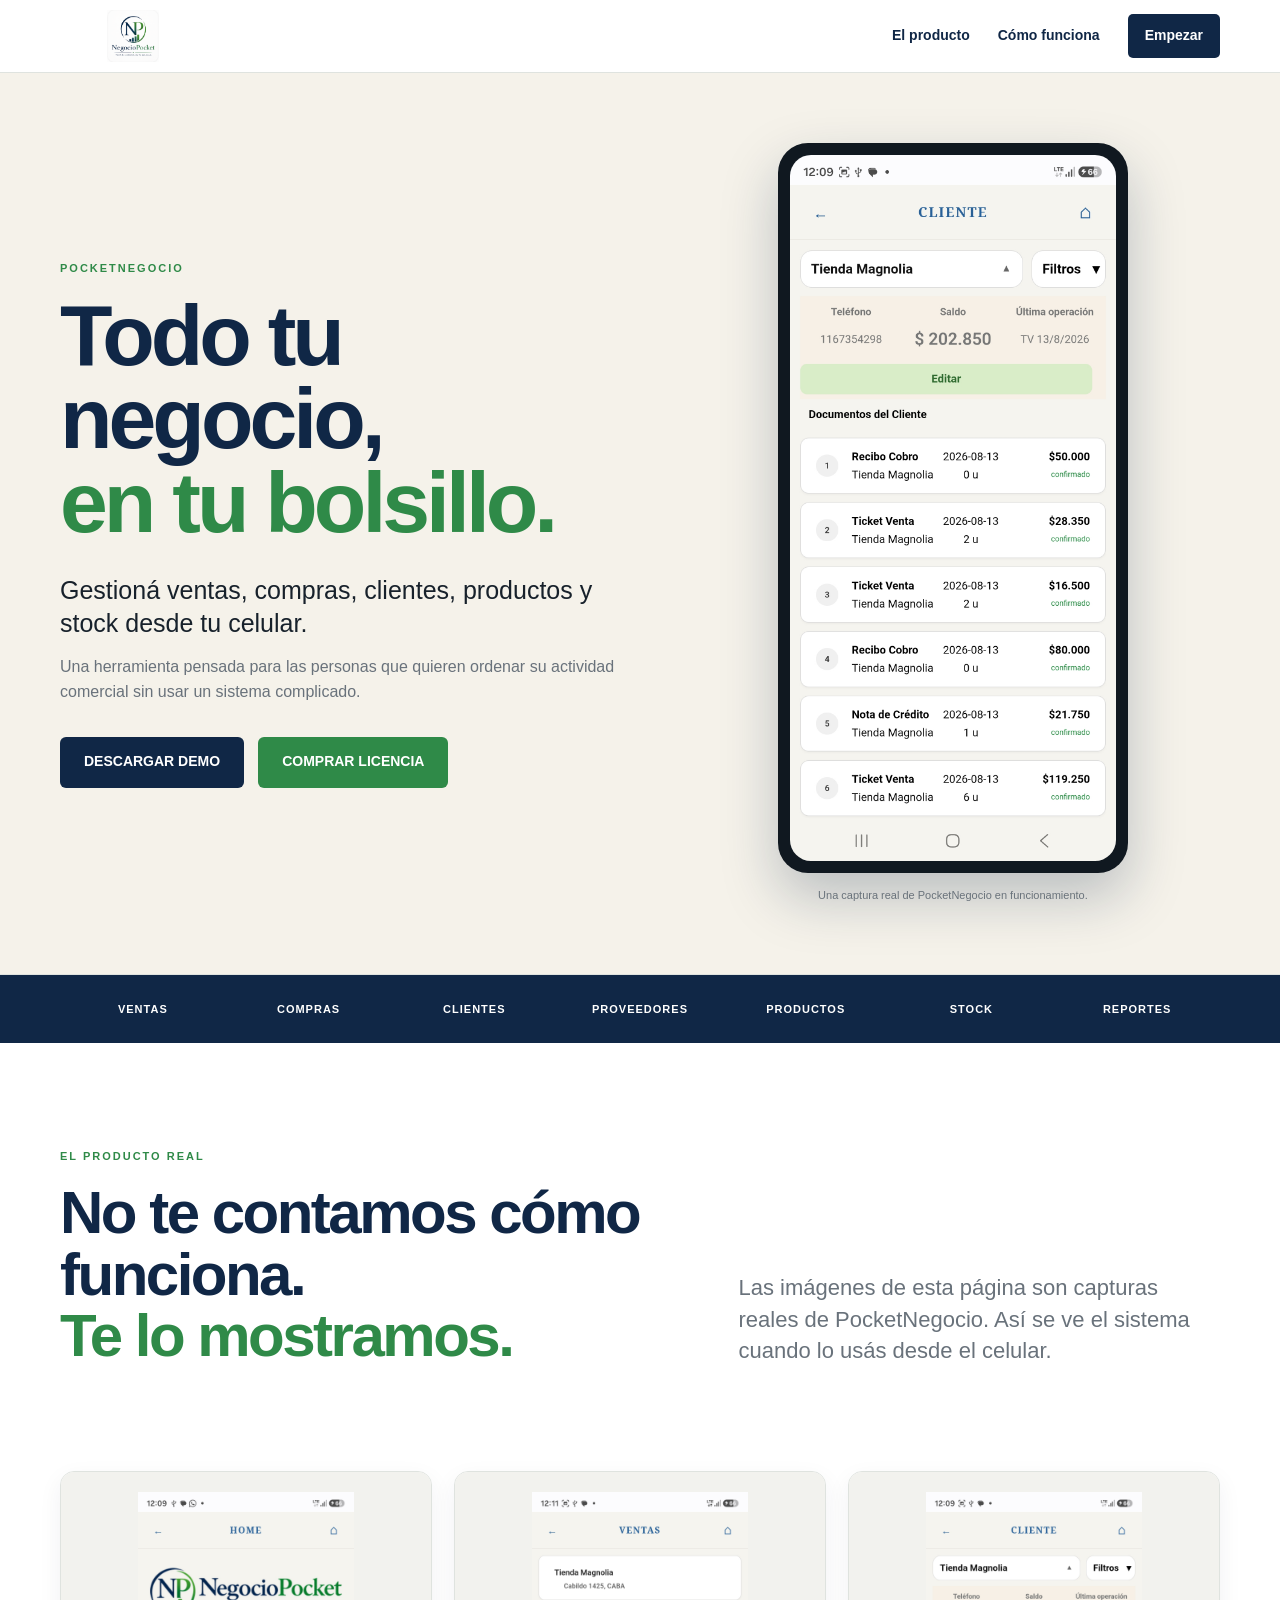
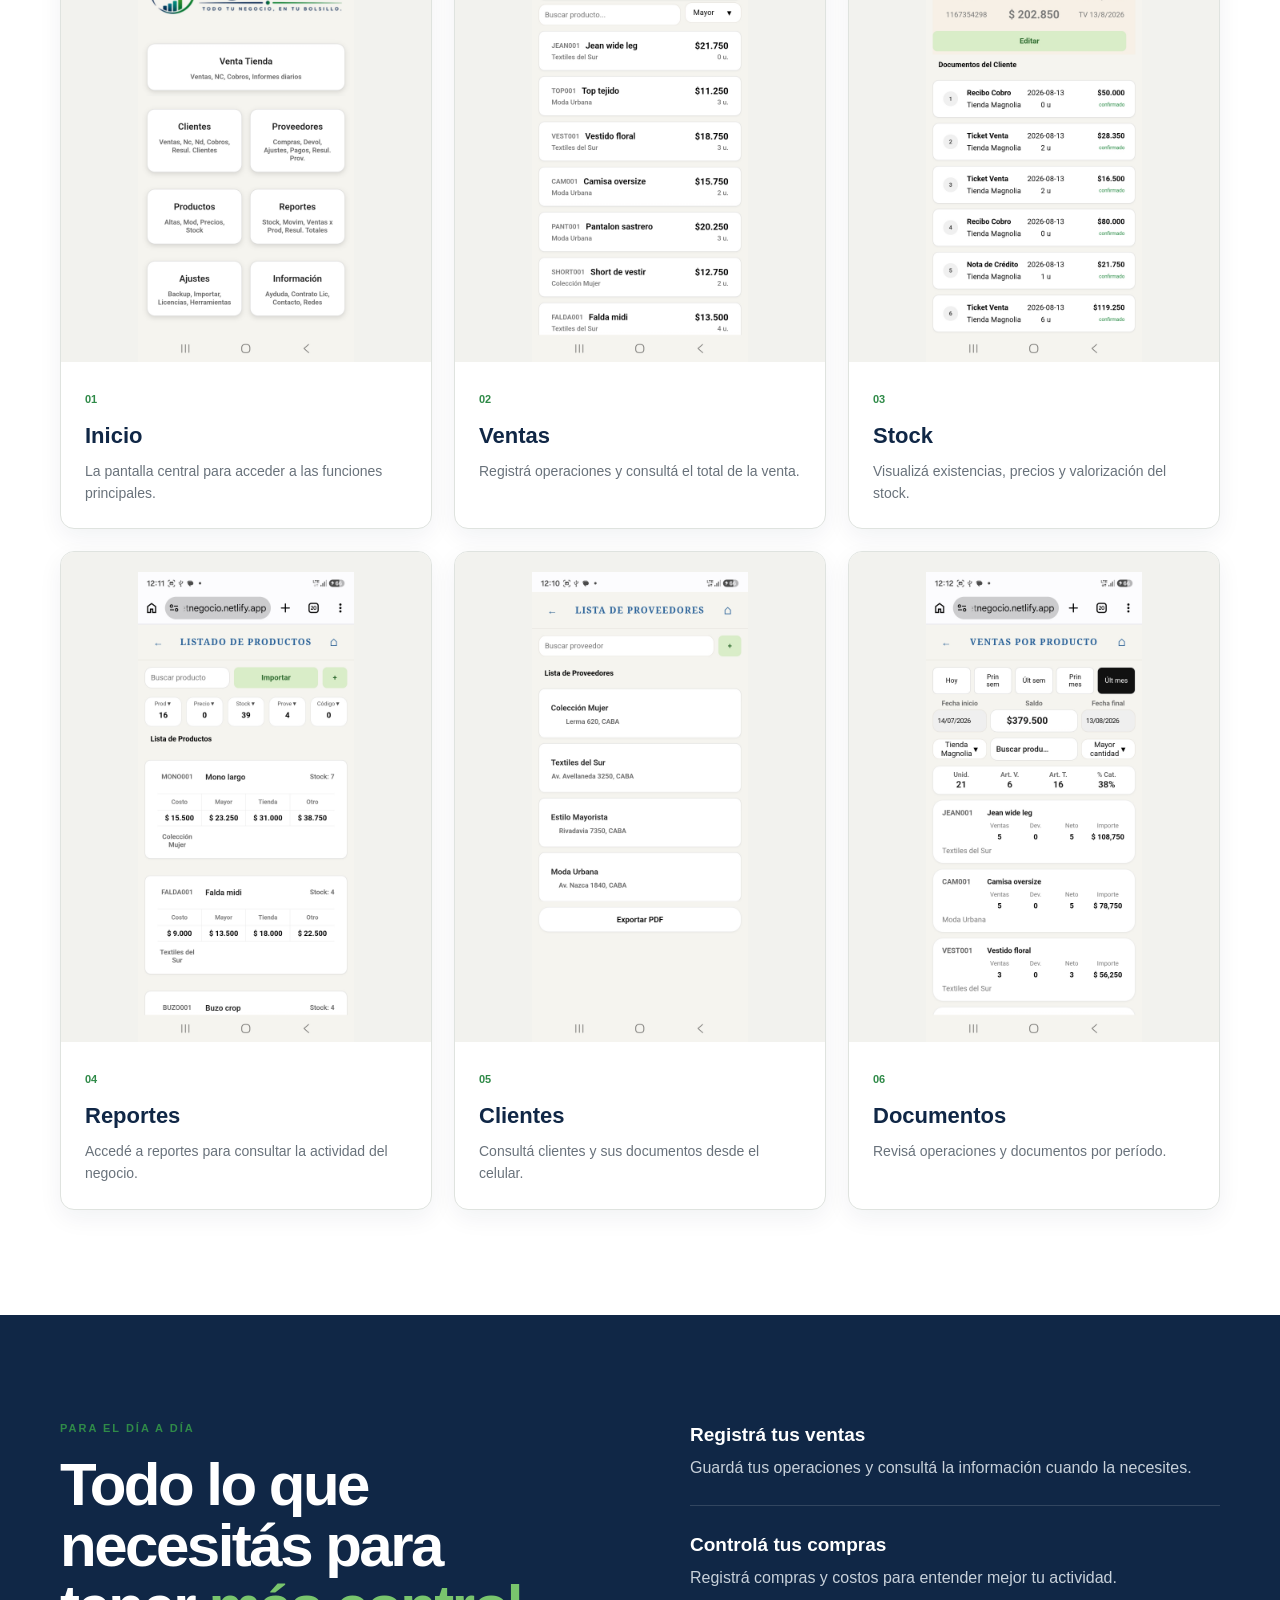
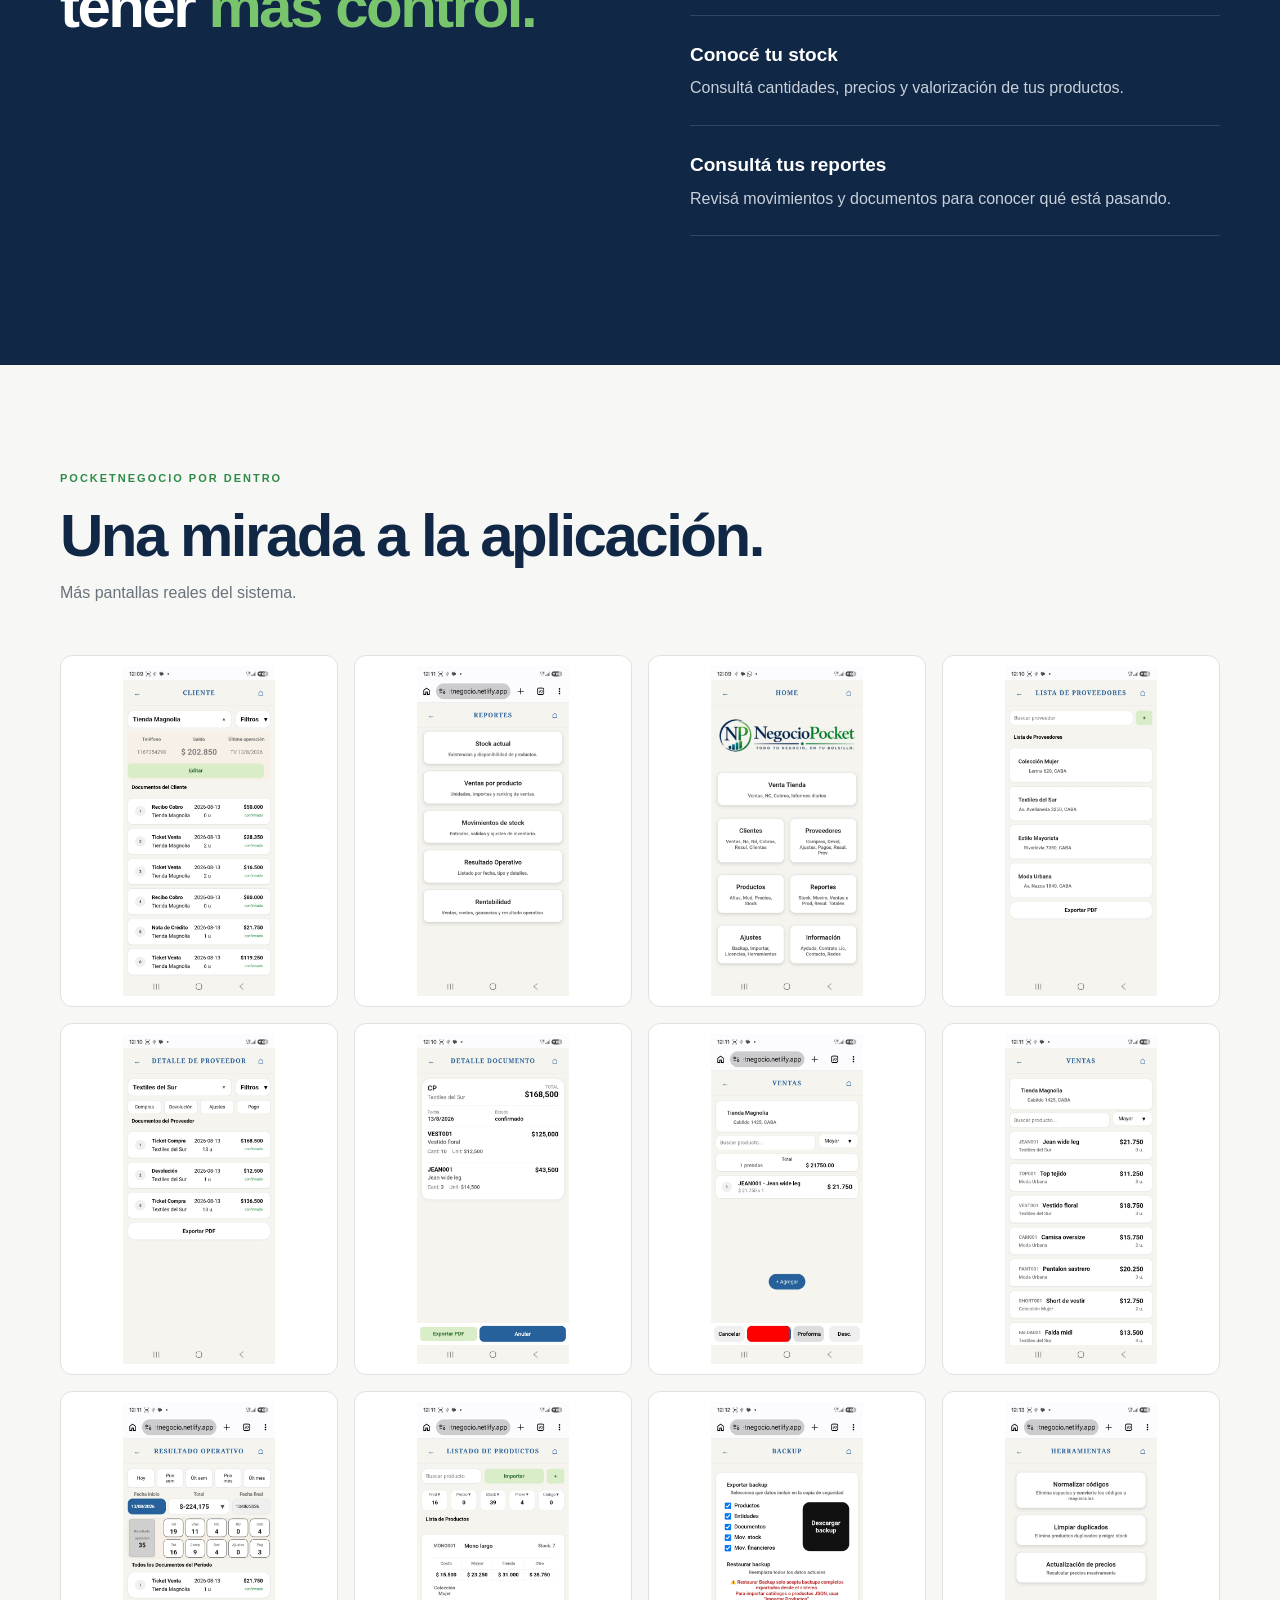
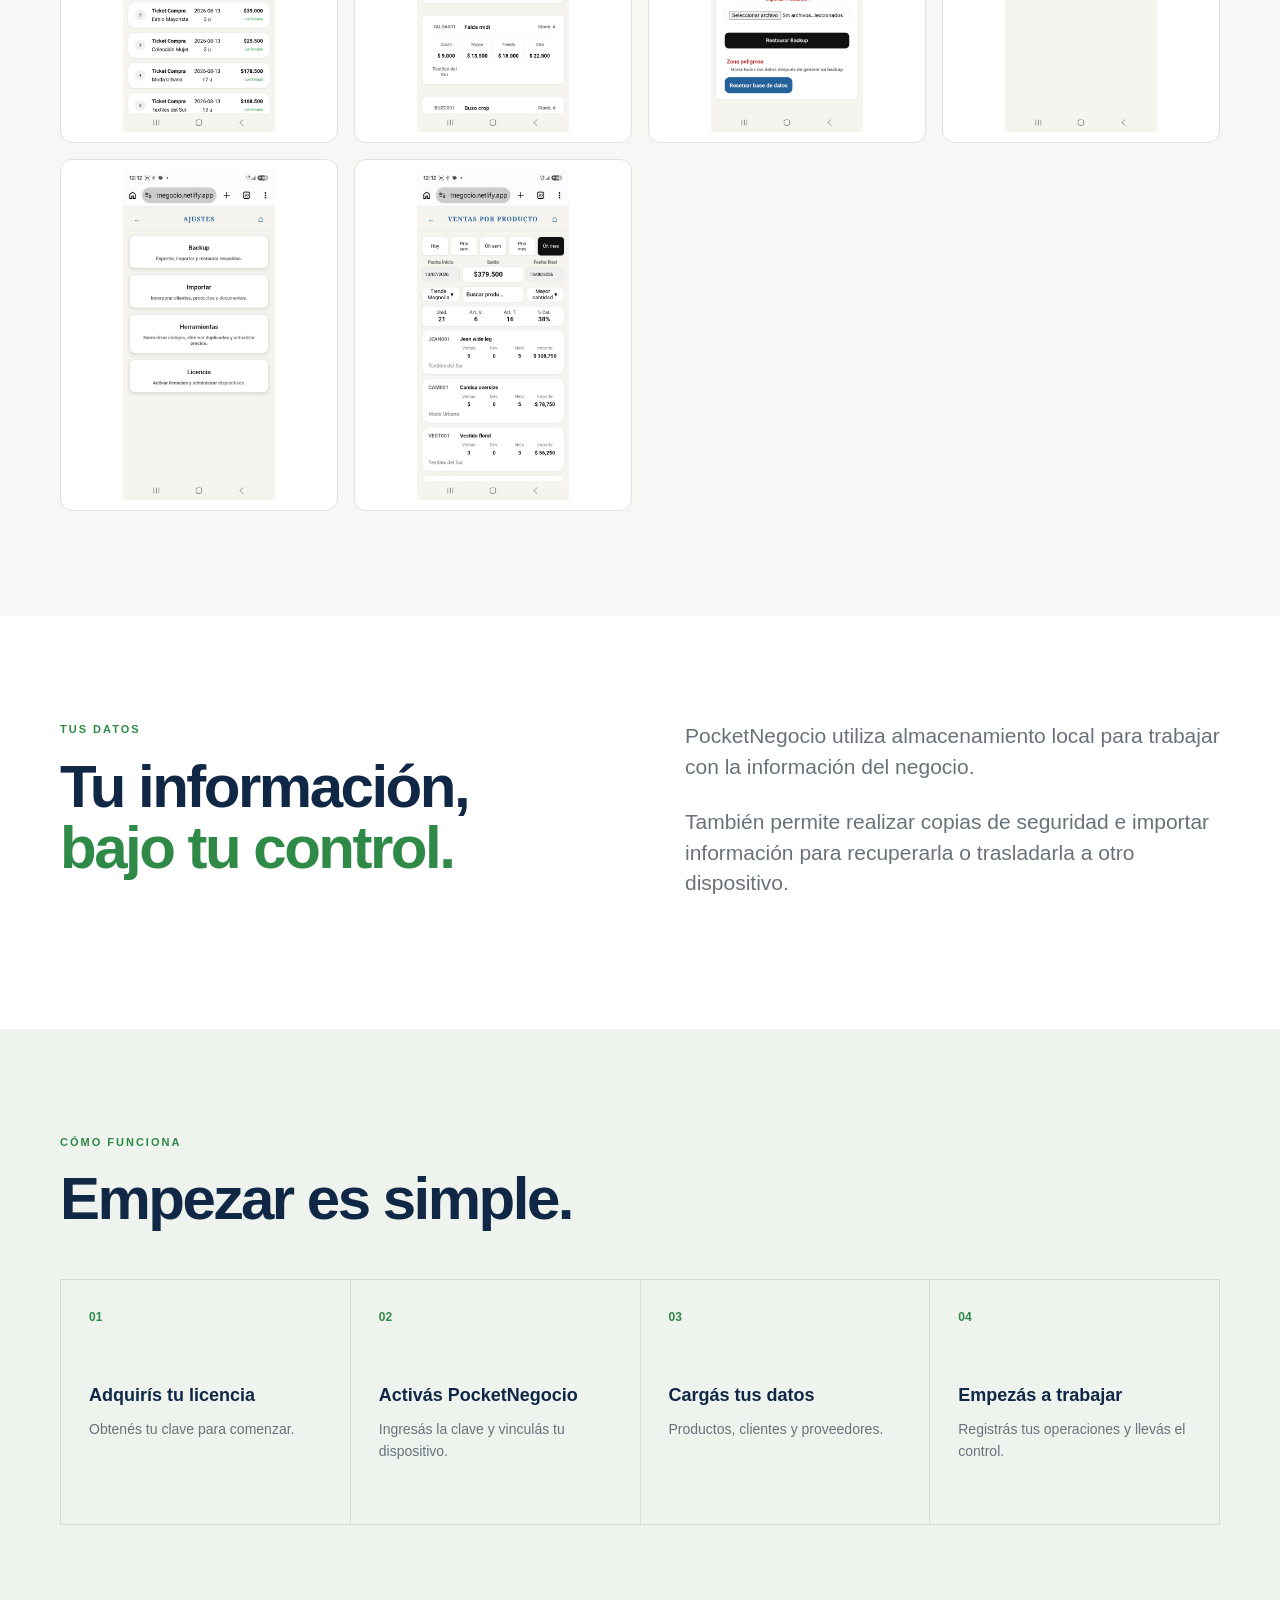
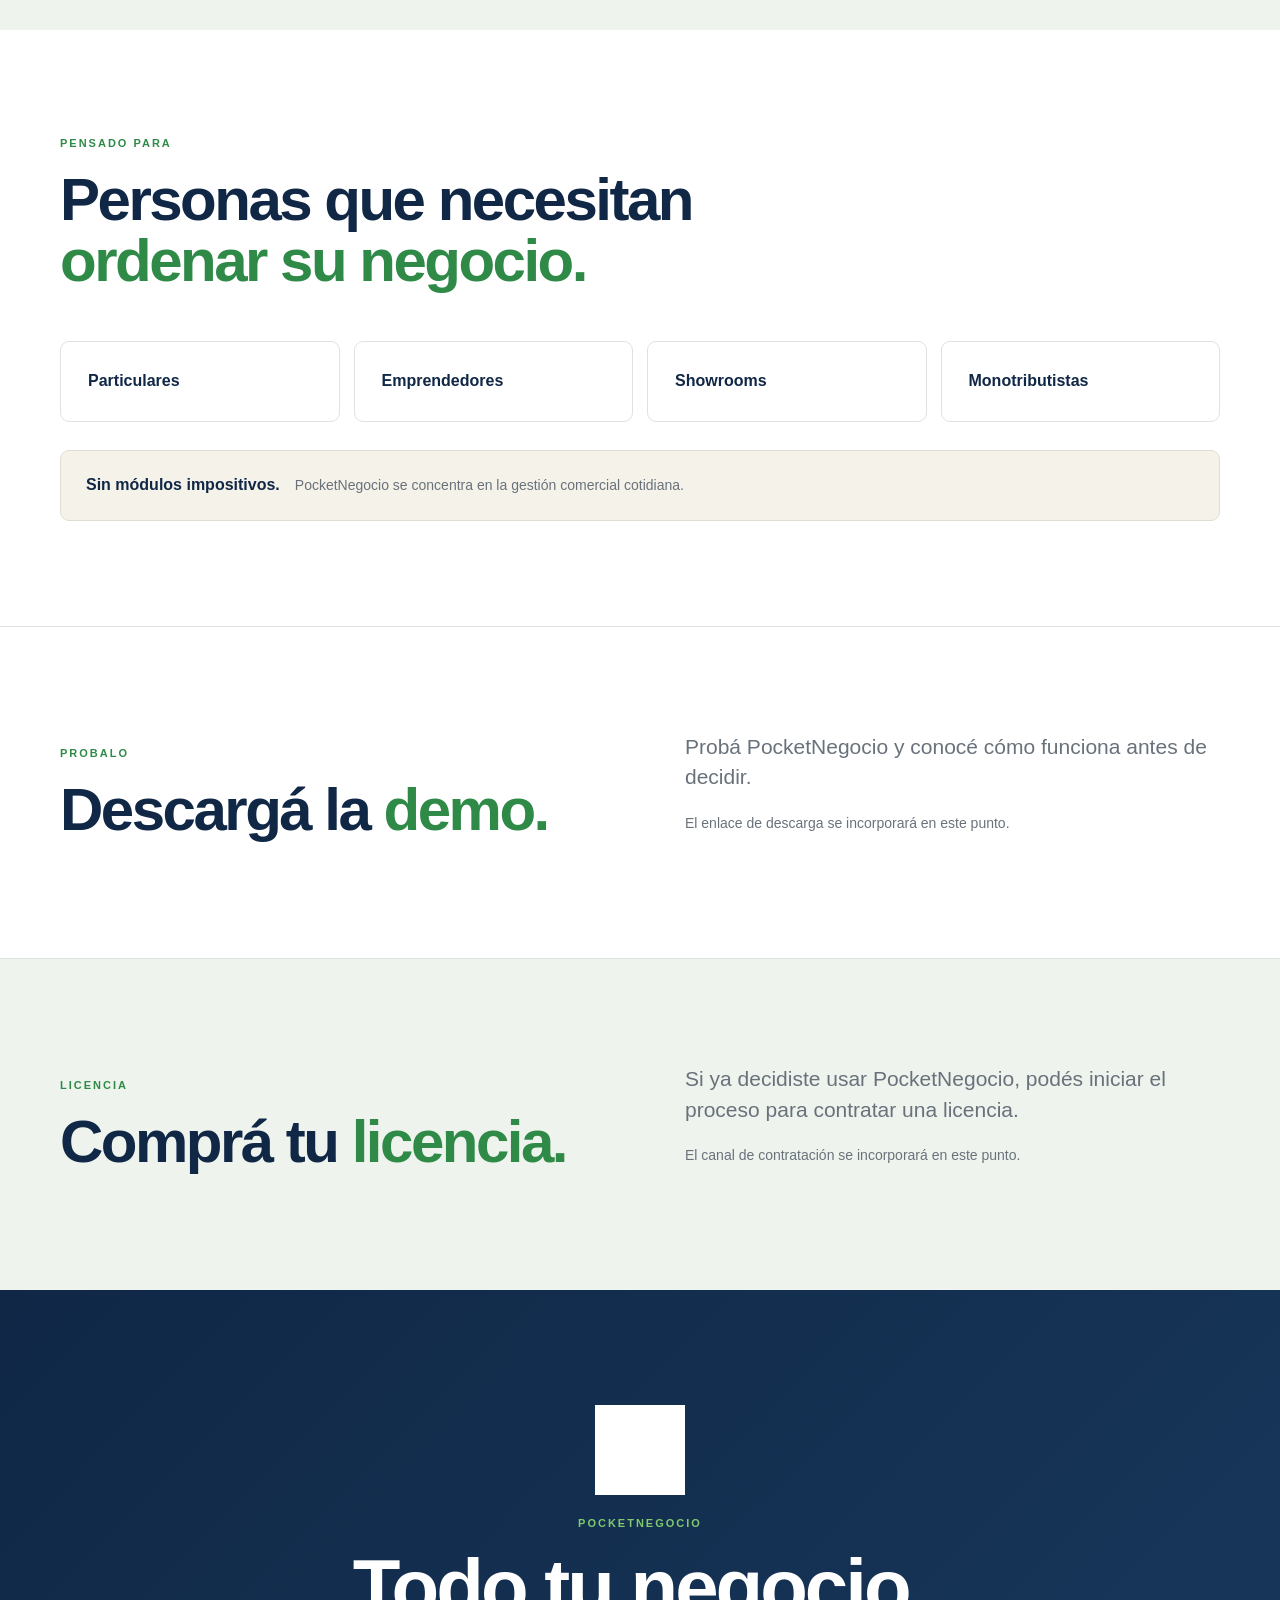
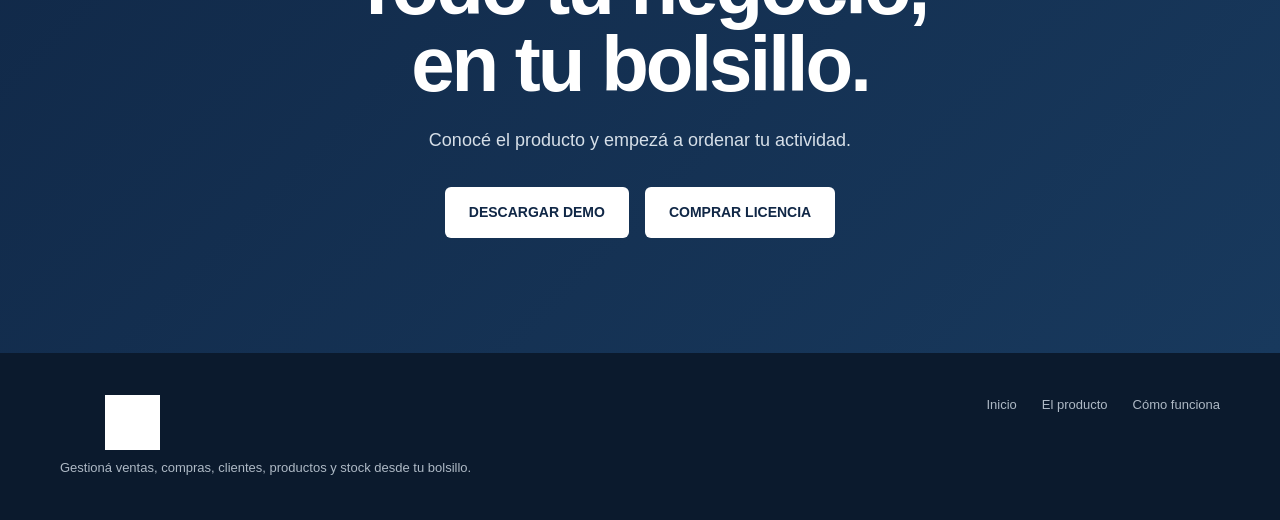
==== index.html @ a25ba097 "Version inicial Landing" ====
<!DOCTYPE html>
<html lang="es">
<head>
  <meta charset="UTF-8">
  <meta name="viewport" content="width=device-width, initial-scale=1.0">
  <meta name="description" content="PocketNegocio: gestioná ventas, compras, clientes, productos y stock desde tu bolsillo.">
  <title>PocketNegocio — Todo tu negocio, en tu bolsillo.</title>
  <link rel="stylesheet" href="landing.css">
</head>
<body>

<header class="site-header">
  <div class="container header-inner">
    <a href="#inicio" class="brand">
      <img src="assets/logo_pocketnegocio.svg" alt="Logo de PocketNegocio">
    </a>
    <nav>
      <a href="#producto">El producto</a>
      <a href="#como-funciona">Cómo funciona</a>
      <a href="#empezar" class="nav-cta">Empezar</a>
    </nav>
  </div>
</header>

<main>

<section class="hero" id="inicio">
  <div class="container hero-grid">
    <div class="hero-copy">
      <p class="eyebrow">PocketNegocio</p>
      <h1>Todo tu negocio,<br><strong>en tu bolsillo.</strong></h1>
      <p class="hero-lead">
        Gestioná ventas, compras, clientes, productos y stock
        desde tu celular.
      </p>
      <p class="hero-text">
        Una herramienta pensada para las personas que quieren ordenar
        su actividad comercial sin usar un sistema complicado.
      </p>
      <div class="hero-actions">
        <a class="button primary" href="#demo">DESCARGAR DEMO</a>
        <a class="button secondary" href="#compra">COMPRAR LICENCIA</a>
      </div>
    </div>

    <div class="hero-product">
      <div class="phone-frame">
        <img src="assets/Screenshot_20260806_084433_Chrome.jpg" alt="PocketNegocio en un celular mostrando el stock">
      </div>
      <p>Una captura real de PocketNegocio en funcionamiento.</p>
    </div>
  </div>
</section>

<section class="trust-bar">
  <div class="container trust-inner">
    <span>VENTAS</span>
    <span>COMPRAS</span>
    <span>CLIENTES</span>
    <span>PROVEEDORES</span>
    <span>PRODUCTOS</span>
    <span>STOCK</span>
    <span>REPORTES</span>
  </div>
</section>

<section class="section intro" id="producto">
  <div class="container intro-grid">
    <div>
      <p class="eyebrow">El producto real</p>
      <h2>No te contamos cómo funciona.<br><strong>Te lo mostramos.</strong></h2>
    </div>
    <div>
      <p class="large-text">
        Las imágenes de esta página son capturas reales de PocketNegocio.
        Así se ve el sistema cuando lo usás desde el celular.
      </p>
    </div>
  </div>
</section>

<section class="product-section">
  <div class="container">
    <div class="product-grid">
      
      <article class="product-card">
        <div class="product-image">
          <img src="assets/Screenshot_20260806_163347_Chrome.jpg" alt="Captura real de PocketNegocio: Inicio">
        </div>
        <div class="product-copy">
          <span>01</span>
          <h3>Inicio</h3>
          <p>La pantalla central para acceder a las funciones principales.</p>
        </div>
      </article>

      <article class="product-card">
        <div class="product-image">
          <img src="assets/Screenshot_20260806_163455_Chrome.jpg" alt="Captura real de PocketNegocio: Ventas">
        </div>
        <div class="product-copy">
          <span>02</span>
          <h3>Ventas</h3>
          <p>Registrá operaciones y consultá el total de la venta.</p>
        </div>
      </article>

      <article class="product-card">
        <div class="product-image">
          <img src="assets/Screenshot_20260806_084433_Chrome.jpg" alt="Captura real de PocketNegocio: Stock">
        </div>
        <div class="product-copy">
          <span>03</span>
          <h3>Stock</h3>
          <p>Visualizá existencias, precios y valorización del stock.</p>
        </div>
      </article>

      <article class="product-card">
        <div class="product-image">
          <img src="assets/Screenshot_20260806_163557_Chrome.jpg" alt="Captura real de PocketNegocio: Reportes">
        </div>
        <div class="product-copy">
          <span>04</span>
          <h3>Reportes</h3>
          <p>Accedé a reportes para consultar la actividad del negocio.</p>
        </div>
      </article>

      <article class="product-card">
        <div class="product-image">
          <img src="assets/Screenshot_20260806_163358_Chrome.jpg" alt="Captura real de PocketNegocio: Clientes">
        </div>
        <div class="product-copy">
          <span>05</span>
          <h3>Clientes</h3>
          <p>Consultá clientes y sus documentos desde el celular.</p>
        </div>
      </article>

      <article class="product-card">
        <div class="product-image">
          <img src="assets/Screenshot_20260806_163720_Chrome.jpg" alt="Captura real de PocketNegocio: Documentos">
        </div>
        <div class="product-copy">
          <span>06</span>
          <h3>Documentos</h3>
          <p>Revisá operaciones y documentos por período.</p>
        </div>
      </article>
    </div>
  </div>
</section>

<section class="section problem">
  <div class="container problem-grid">
    <div>
      <p class="eyebrow">Para el día a día</p>
      <h2>Todo lo que necesitás para tener <strong>más control.</strong></h2>
    </div>
    <div class="problem-list">
      <div>
        <strong>Registrá tus ventas</strong>
        <p>Guardá tus operaciones y consultá la información cuando la necesites.</p>
      </div>
      <div>
        <strong>Controlá tus compras</strong>
        <p>Registrá compras y costos para entender mejor tu actividad.</p>
      </div>
      <div>
        <strong>Conocé tu stock</strong>
        <p>Consultá cantidades, precios y valorización de tus productos.</p>
      </div>
      <div>
        <strong>Consultá tus reportes</strong>
        <p>Revisá movimientos y documentos para conocer qué está pasando.</p>
      </div>
    </div>
  </div>
</section>

<section class="section gallery-section">
  <div class="container">
    <div class="section-head">
      <p class="eyebrow">PocketNegocio por dentro</p>
      <h2>Una mirada a la aplicación.</h2>
      <p>Más pantallas reales del sistema.</p>
    </div>
    <div class="gallery">
      <figure class="gallery-item"><img src="assets/Screenshot_20260806_084433_Chrome.jpg" alt="Captura real de PocketNegocio"></figure>
<figure class="gallery-item"><img src="assets/Screenshot_20260806_090933_Chrome.jpg" alt="Captura real de PocketNegocio"></figure>
<figure class="gallery-item"><img src="assets/Screenshot_20260806_163347_Chrome.jpg" alt="Captura real de PocketNegocio"></figure>
<figure class="gallery-item"><img src="assets/Screenshot_20260806_163358_Chrome.jpg" alt="Captura real de PocketNegocio"></figure>
<figure class="gallery-item"><img src="assets/Screenshot_20260806_163409_Chrome.jpg" alt="Captura real de PocketNegocio"></figure>
<figure class="gallery-item"><img src="assets/Screenshot_20260806_163432_Chrome.jpg" alt="Captura real de PocketNegocio"></figure>
<figure class="gallery-item"><img src="assets/Screenshot_20260806_163439_Chrome.jpg" alt="Captura real de PocketNegocio"></figure>
<figure class="gallery-item"><img src="assets/Screenshot_20260806_163455_Chrome.jpg" alt="Captura real de PocketNegocio"></figure>
<figure class="gallery-item"><img src="assets/Screenshot_20260806_163507_Chrome.jpg" alt="Captura real de PocketNegocio"></figure>
<figure class="gallery-item"><img src="assets/Screenshot_20260806_163557_Chrome.jpg" alt="Captura real de PocketNegocio"></figure>
<figure class="gallery-item"><img src="assets/Screenshot_20260806_163608_Chrome.jpg" alt="Captura real de PocketNegocio"></figure>
<figure class="gallery-item"><img src="assets/Screenshot_20260806_163640_Chrome.jpg" alt="Captura real de PocketNegocio"></figure>
<figure class="gallery-item"><img src="assets/Screenshot_20260806_163700_Chrome.jpg" alt="Captura real de PocketNegocio"></figure>
<figure class="gallery-item"><img src="assets/Screenshot_20260806_163720_Chrome.jpg" alt="Captura real de PocketNegocio"></figure>
    </div>
  </div>
</section>

<section class="section data-section">
  <div class="container data-grid">
    <div>
      <p class="eyebrow">Tus datos</p>
      <h2>Tu información, <strong>bajo tu control.</strong></h2>
    </div>
    <div class="data-copy">
      <p>
        PocketNegocio utiliza almacenamiento local para trabajar con la información
        del negocio.
      </p>
      <p>
        También permite realizar copias de seguridad e importar información
        para recuperarla o trasladarla a otro dispositivo.
      </p>
    </div>
  </div>
</section>

<section class="section steps-section" id="como-funciona">
  <div class="container">
    <div class="section-head">
      <p class="eyebrow">Cómo funciona</p>
      <h2>Empezar es simple.</h2>
    </div>
    <div class="steps">
      <article><span>01</span><h3>Adquirís tu licencia</h3><p>Obtenés tu clave para comenzar.</p></article>
      <article><span>02</span><h3>Activás PocketNegocio</h3><p>Ingresás la clave y vinculás tu dispositivo.</p></article>
      <article><span>03</span><h3>Cargás tus datos</h3><p>Productos, clientes y proveedores.</p></article>
      <article><span>04</span><h3>Empezás a trabajar</h3><p>Registrás tus operaciones y llevás el control.</p></article>
    </div>
  </div>
</section>

<section class="section audience-section">
  <div class="container">
    <div class="section-head">
      <p class="eyebrow">Pensado para</p>
      <h2>Personas que necesitan <strong>ordenar su negocio.</strong></h2>
    </div>
    <div class="audience">
      <div>Particulares</div>
      <div>Emprendedores</div>
      <div>Showrooms</div>
      <div>Monotributistas</div>
    </div>
    <div class="note">
      <strong>Sin módulos impositivos.</strong>
      <span>PocketNegocio se concentra en la gestión comercial cotidiana.</span>
    </div>
  </div>
</section>


<section class="section decision-section" id="demo">
  <div class="container decision-grid">
    <div>
      <p class="eyebrow">Probalo</p>
      <h2>Descargá la <strong>demo.</strong></h2>
    </div>
    <div class="decision-copy">
      <p>Probá PocketNegocio y conocé cómo funciona antes de decidir.</p>
      <p class="decision-note">El enlace de descarga se incorporará en este punto.</p>
    </div>
  </div>
</section>

<section class="section decision-section purchase" id="compra">
  <div class="container decision-grid">
    <div>
      <p class="eyebrow">Licencia</p>
      <h2>Comprá tu <strong>licencia.</strong></h2>
    </div>
    <div class="decision-copy">
      <p>Si ya decidiste usar PocketNegocio, podés iniciar el proceso para contratar una licencia.</p>
      <p class="decision-note">El canal de contratación se incorporará en este punto.</p>
    </div>
  </div>
</section>

<section class="cta" id="empezar">
  <div class="container cta-inner">
    <img src="assets/logo_pocketnegocio.svg" alt="Logo de PocketNegocio">
    <p class="eyebrow">PocketNegocio</p>
    <h2>Todo tu negocio,<br>en tu bolsillo.</h2>
    <p>Conocé el producto y empezá a ordenar tu actividad.</p>
    <div class="cta-actions"><a class="button light" href="#demo">DESCARGAR DEMO</a><a class="button light" href="#compra">COMPRAR LICENCIA</a></div>
  </div>
</section>

</main>

<footer class="footer">
  <div class="container footer-inner">
    <div class="footer-brand">
      <img src="assets/logo_pocketnegocio.svg" alt="Logo de PocketNegocio">
      <p>Gestioná ventas, compras, clientes, productos y stock desde tu bolsillo.</p>
    </div>
    <div class="footer-links">
      <a href="#inicio">Inicio</a>
      <a href="#producto">El producto</a>
      <a href="#como-funciona">Cómo funciona</a>
    </div>
  </div>
</footer>

<script src="landing_v5.js"></script>
</body>
</html>
---- landing.css ----
*{box-sizing:border-box}
:root{
  --navy:#102746;
  --navy-2:#18395d;
  --green:#2f8a48;
  --green-2:#5ca85d;
  --cream:#f5f2ea;
  --paper:#fff;
  --soft:#eef3ed;
  --text:#17212b;
  --muted:#69727b;
  --line:#dfe3df;
  --max:1160px
}
html{scroll-behavior:smooth}
body{margin:0;background:var(--paper);color:var(--text);font-family:Arial,Helvetica,sans-serif;line-height:1.55}
a{text-decoration:none;color:inherit}
img{max-width:100%;display:block}
.container{width:min(calc(100% - 40px),var(--max));margin:0 auto}

.site-header{position:sticky;top:0;z-index:30;background:rgba(255,255,255,.96);border-bottom:1px solid var(--line);backdrop-filter:blur(10px)}
.header-inner{min-height:72px;display:flex;align-items:center;justify-content:space-between;gap:30px}
.brand img{width:145px;height:52px;object-fit:contain}
nav{display:flex;align-items:center;gap:28px;font-size:14px;font-weight:700;color:var(--navy)}
nav a{transition:opacity .15s ease}
nav a:hover{opacity:.65}
.nav-cta{padding:11px 17px;border-radius:5px;background:var(--navy);color:#fff}

.hero{background:var(--cream);border-bottom:1px solid var(--line)}
.hero-grid{min-height:700px;display:grid;grid-template-columns:1.02fr .98fr;gap:70px;align-items:center;padding:70px 0}
.eyebrow{margin:0 0 17px;color:var(--green);font-size:11px;font-weight:800;letter-spacing:2px;text-transform:uppercase}
.hero h1{margin:0;color:var(--navy);font-size:clamp(50px,6.8vw,86px);line-height:.97;letter-spacing:-4px}
.hero h1 strong{color:var(--green)}
.hero-lead{max-width:600px;margin:30px 0 10px;font-size:25px;line-height:1.3}
.hero-text{max-width:560px;color:var(--muted);font-size:16px}
.hero-actions{display:flex;align-items:center;gap:14px;margin-top:32px;flex-wrap:wrap}
.button{display:inline-flex;align-items:center;justify-content:center;min-height:51px;padding:0 24px;border-radius:6px;font-size:14px;font-weight:800}
.button.primary{background:var(--navy);color:#fff}
.button.secondary{background:var(--green);color:#fff}
.button.light{background:#fff;color:var(--navy)}
.quiet-link{font-size:14px;font-weight:700;color:var(--navy);border-bottom:1px solid var(--navy)}
.decision-section{background:#fff;border-top:1px solid var(--line)}
.decision-section.purchase{background:var(--soft)}
.decision-grid{display:grid;grid-template-columns:1fr 1fr;gap:90px;align-items:center}
.decision-copy{font-size:21px;color:var(--muted);line-height:1.45}
.decision-copy p{margin:0 0 20px}
.decision-note{font-size:14px;color:var(--muted)}
.cta-actions{display:flex;justify-content:center;gap:16px;flex-wrap:wrap}
.hero-product{display:flex;flex-direction:column;align-items:center}
.phone-frame{width:min(350px,80%);padding:12px;border-radius:30px;background:#101820;box-shadow:0 24px 55px rgba(16,39,70,.25)}
.phone-frame img{border-radius:21px;width:100%;height:auto}
.hero-product>p{margin:14px 0 0;color:var(--muted);font-size:11px;text-align:center}

.trust-bar{background:var(--navy);color:#fff}
.trust-inner{min-height:68px;display:grid;grid-template-columns:repeat(7,1fr);align-items:center;text-align:center;font-size:11px;font-weight:800;letter-spacing:1px}

.section{padding:105px 0}
.intro-grid{display:grid;grid-template-columns:1.1fr .9fr;gap:90px;align-items:end}
.section h2{margin:0;color:var(--navy);font-size:clamp(36px,5vw,60px);line-height:1.02;letter-spacing:-2.5px}
.section h2 strong{color:var(--green)}
.large-text{margin:0;color:var(--muted);font-size:22px;line-height:1.42}

.product-section{padding:0 0 105px}
.product-grid{display:grid;grid-template-columns:repeat(3,1fr);gap:22px}
.product-card{overflow:hidden;border:1px solid var(--line);border-radius:14px;background:#fff;box-shadow:0 8px 25px rgba(16,39,70,.06)}
.product-image{background:#f2f2ee;padding:20px 20px 0}
.product-image img{width:100%;height:470px;object-fit:contain;object-position:top center}
.product-copy{padding:24px}
.product-copy span{color:var(--green);font-size:11px;font-weight:800}
.product-copy h3{margin:8px 0 8px;color:var(--navy);font-size:22px}
.product-copy p{margin:0;color:var(--muted);font-size:14px}

.problem{background:var(--navy);color:#fff}
.problem h2{color:#fff}
.problem h2 strong{color:#79c56d}
.problem-grid{display:grid;grid-template-columns:1fr 1fr;gap:100px}
.problem-list>div{padding:0 0 24px;margin-bottom:24px;border-bottom:1px solid rgba(255,255,255,.14)}
.problem-list strong{font-size:19px}
.problem-list p{margin:7px 0 0;color:#c8d1da}

.gallery-section{background:#f7f8f6}
.section-head{max-width:760px;margin-bottom:50px}
.section-head>p:last-child{margin:15px 0 0;color:var(--muted)}
.gallery{display:grid;grid-template-columns:repeat(4,1fr);gap:16px}
.gallery-item{margin:0;overflow:hidden;border:1px solid var(--line);border-radius:12px;background:#fff;padding:10px}
.gallery-item img{width:100%;height:330px;object-fit:contain;object-position:top center}

.data-grid{display:grid;grid-template-columns:1fr 1fr;gap:90px}
.data-copy{font-size:21px;color:var(--muted);line-height:1.45}
.data-copy p{margin:0 0 25px}

.steps-section{background:var(--soft)}
.steps{display:grid;grid-template-columns:repeat(4,1fr);border-top:1px solid #d4ddd5;border-left:1px solid #d4ddd5}
.steps article{min-height:245px;padding:28px;border-right:1px solid #d4ddd5;border-bottom:1px solid #d4ddd5}
.steps span{display:block;margin-bottom:55px;color:var(--green);font-size:12px;font-weight:800}
.steps h3{margin:0 0 10px;color:var(--navy);font-size:18px}
.steps p{margin:0;color:var(--muted);font-size:14px}

.audience{display:grid;grid-template-columns:repeat(4,1fr);gap:14px}
.audience div{padding:27px;border:1px solid var(--line);border-radius:9px;color:var(--navy);font-weight:800}
.note{display:flex;gap:15px;align-items:center;margin-top:28px;padding:22px 25px;background:var(--cream);border:1px solid #e2ddd2;border-radius:9px}
.note strong{color:var(--navy)}
.note span{color:var(--muted);font-size:14px}

.cta{padding:115px 0;background:linear-gradient(135deg,var(--navy),var(--navy-2));color:#fff;text-align:center}
.cta-inner{max-width:720px}
.cta img{width:185px;height:90px;object-fit:contain;margin:0 auto 20px;filter:brightness(0) invert(1)}
.cta .eyebrow{color:#80c96f}
.cta h2{margin:0;font-size:clamp(45px,7vw,78px);line-height:.98;letter-spacing:-3px}
.cta>div>p:not(.eyebrow){max-width:560px;margin:25px auto 32px;color:#d6dfe8;font-size:18px}

.footer{padding:42px 0;background:#0b1a2d;color:#fff}
.footer-inner{display:flex;justify-content:space-between;align-items:flex-start;gap:50px}
.footer-brand img{width:145px;height:55px;object-fit:contain;filter:brightness(0) invert(1)}
.footer-brand p{max-width:420px;margin:8px 0 0;color:#aeb9c5;font-size:13px}
.footer-links{display:flex;gap:25px;color:#aeb9c5;font-size:13px}

@media(max-width:950px){
  .hero-grid,.intro-grid,.problem-grid,.data-grid{
    grid-template-columns:1fr;
    gap:50px;
  }
  .hero-grid{padding:60px 0}
  .product-grid{grid-template-columns:repeat(2,1fr)}
  .gallery{grid-template-columns:repeat(3,1fr)}
  .steps{grid-template-columns:repeat(2,1fr)}
  .audience{grid-template-columns:repeat(2,1fr)}
  .trust-inner{
    grid-template-columns:repeat(4,1fr);
    gap:10px;
    padding:14px 0;
  }
}

@media(max-width:620px){
  html,body{
    width:100%;
    max-width:100%;
    overflow-x:hidden;
  }

  .container{
    width:100%;
    max-width:none;
    margin:0;
    padding-left:20px;
    padding-right:20px;
  }

  .site-header{
    width:100%;
    max-width:100%;
    overflow-x:hidden;
  }

  .header-inner{
    width:100%;
    max-width:none;
    min-height:62px;
    padding-left:20px;
    padding-right:20px;
  }

  .brand img{
    width:125px;
    height:45px;
  }

  nav a:not(.nav-cta){display:none}

  .hero{
    width:100%;
    max-width:100%;
    overflow-x:hidden;
  }

 .hero-grid{
  width:100%;
  max-width:none;
  min-width:0;
  min-height:0;
  display:flex;
  flex-direction:column;
  align-items:stretch;
  gap:30px;
  padding-top:42px;
  padding-right:20px;
  padding-bottom:48px;
  padding-left:20px;
}

  .hero h1{
    width:100%;
    max-width:none;
    font-size:clamp(38px,11vw,48px);
    line-height:1.02;
    letter-spacing:-1.8px;
    overflow-wrap:break-word;
  }

  .hero-lead{
    width:100%;
    max-width:none;
    font-size:21px;
    overflow-wrap:break-word;
  }

  .hero-text{
    width:100%;
    max-width:none;
    overflow-wrap:break-word;
  }

  .hero-actions{
    width:100%;
    display:grid;
    grid-template-columns:minmax(0,1fr) minmax(0,1fr);
    align-items:stretch;
    gap:10px;
    margin-top:26px;
  }

  .hero-actions .button{
    display:flex;
    width:100%;
    min-width:0;
    min-height:54px;
    padding:0 10px;
    align-items:center;
    justify-content:center;
    text-align:center;
    white-space:normal;
  }

  .hero-product{
    width:100%;
    max-width:none;
    min-width:0;
    display:flex;
    flex-direction:column;
    align-items:center;
    justify-content:center;
    order:2;
  }

  .phone-frame{
    width:270px;
    max-width:100%;
  }

  .hero-product img{
    max-width:100%;
    height:auto;
  }

  .trust-bar{
    width:100%;
    max-width:100%;
    overflow-x:hidden;
  }

  .trust-inner{
    width:100%;
    min-width:0;
    grid-template-columns:repeat(2,1fr);
  }

  .section{
    width:100%;
    max-width:100%;
    padding:78px 0;
    overflow-x:hidden;
  }

  .section > .container{
    width:100%;
    max-width:none;
    min-width:0;
  }

  .intro-grid,.problem-grid,.data-grid{
    grid-template-columns:1fr;
    gap:50px;
  }

  .section h2,.section h3,.section p{
    max-width:100%;
    overflow-wrap:break-word;
  }

  .large-text,.data-copy,.decision-copy{
    max-width:100%;
    overflow-wrap:break-word;
  }

  .product-section{
    width:100%;
    max-width:100%;
    padding-bottom:78px;
    overflow-x:hidden;
  }

  .product-grid,.gallery,.steps,.audience{
    width:100%;
    min-width:0;
    grid-template-columns:1fr;
  }

  .product-image,.gallery-item{
    min-width:0;
    max-width:100%;
  }

  .product-image img{
    width:100%;
    max-width:100%;
    height:auto;
    object-fit:contain;
  }

  .gallery-item img{
    width:100%;
    max-width:100%;
    height:450px;
    object-fit:contain;
  }

  .decision-grid{
    width:100%;
    min-width:0;
    grid-template-columns:1fr;
    gap:30px;
  }

  .cta{
    width:100%;
    max-width:100%;
    overflow-x:hidden;
  }

  .cta-inner{
    width:100%;
    max-width:720px;
  }

  .cta-actions{
    width:100%;
    display:grid;
    grid-template-columns:minmax(0,1fr) minmax(0,1fr);
    gap:10px;
  }

  .cta-actions .button{
    width:100%;
    min-width:0;
  }

  .note{
    align-items:flex-start;
    flex-direction:column;
  }

  .footer{
    width:100%;
    max-width:100%;
    overflow-x:hidden;
  }

  .footer-inner{
    width:100%;
    min-width:0;
    flex-direction:column;
  }

  .footer-links{
    width:100%;
    min-width:0;
    flex-direction:column;
    gap:10px;
  }
}
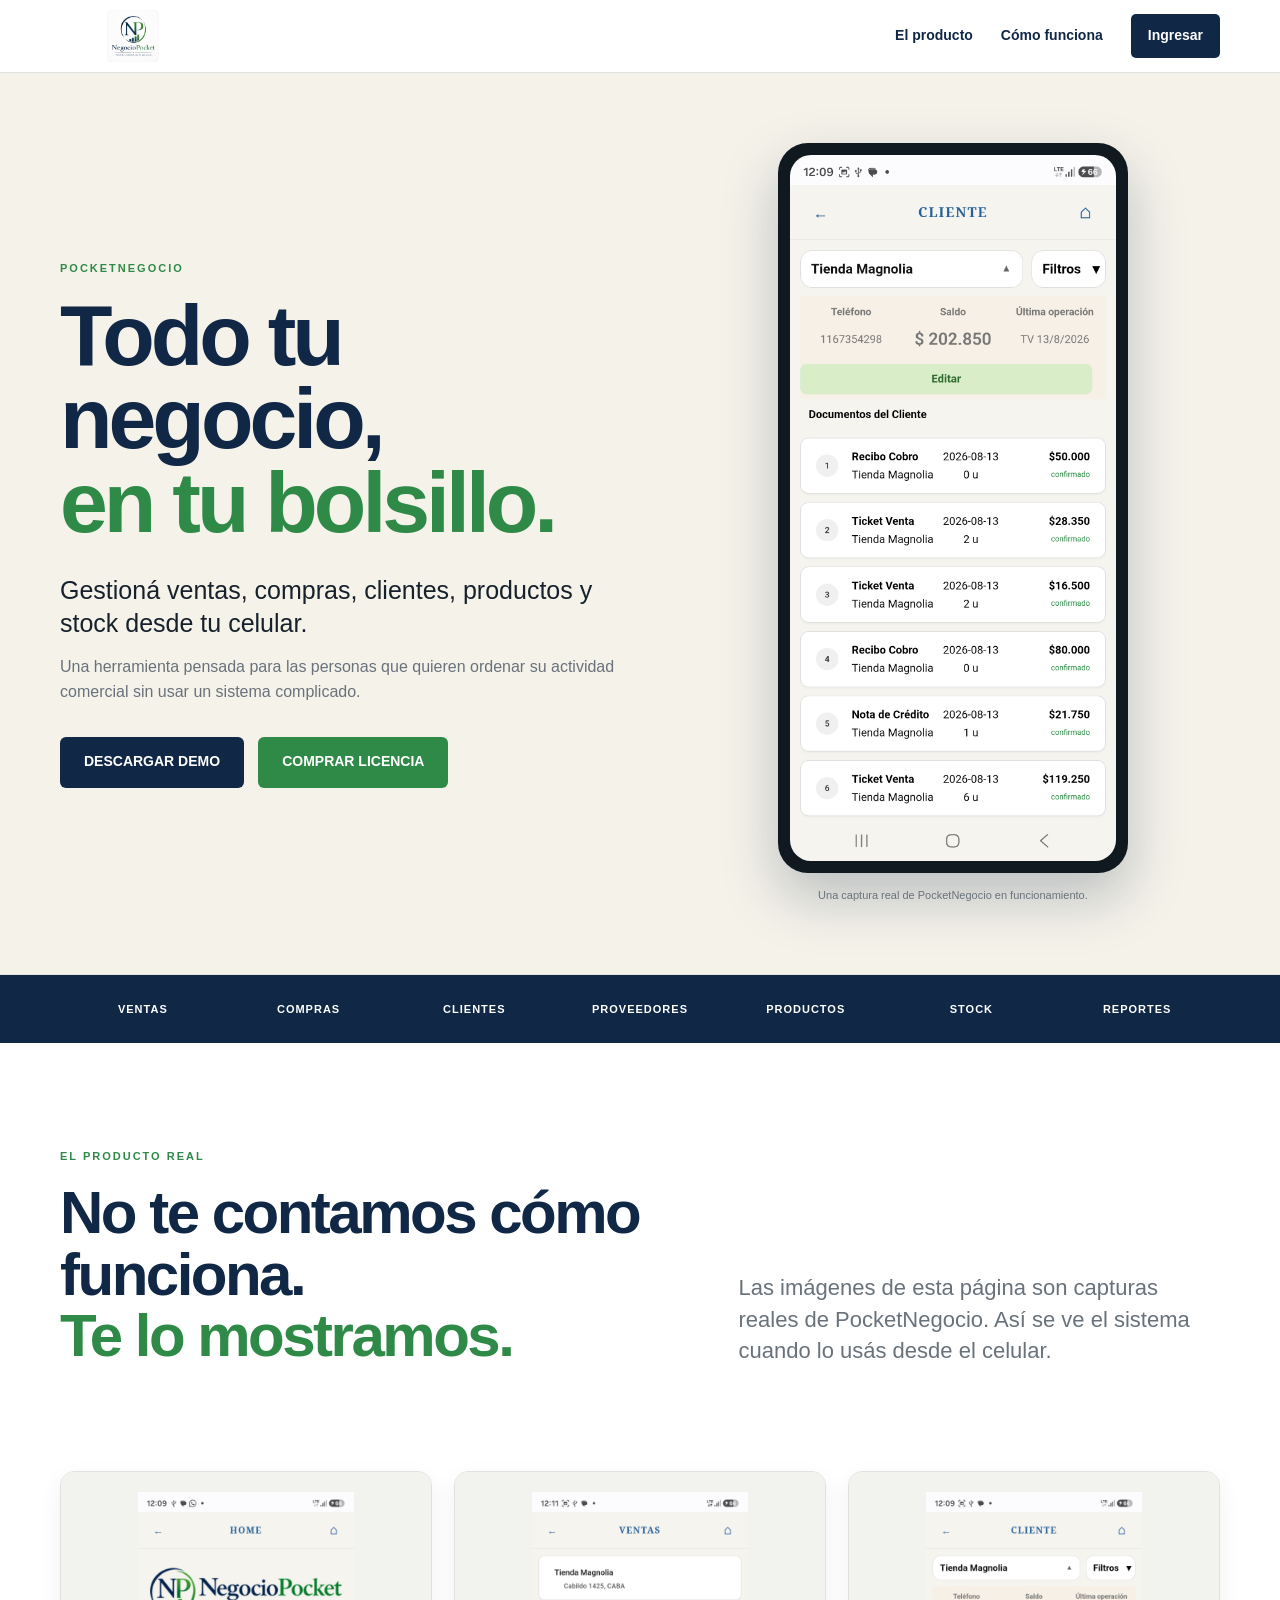
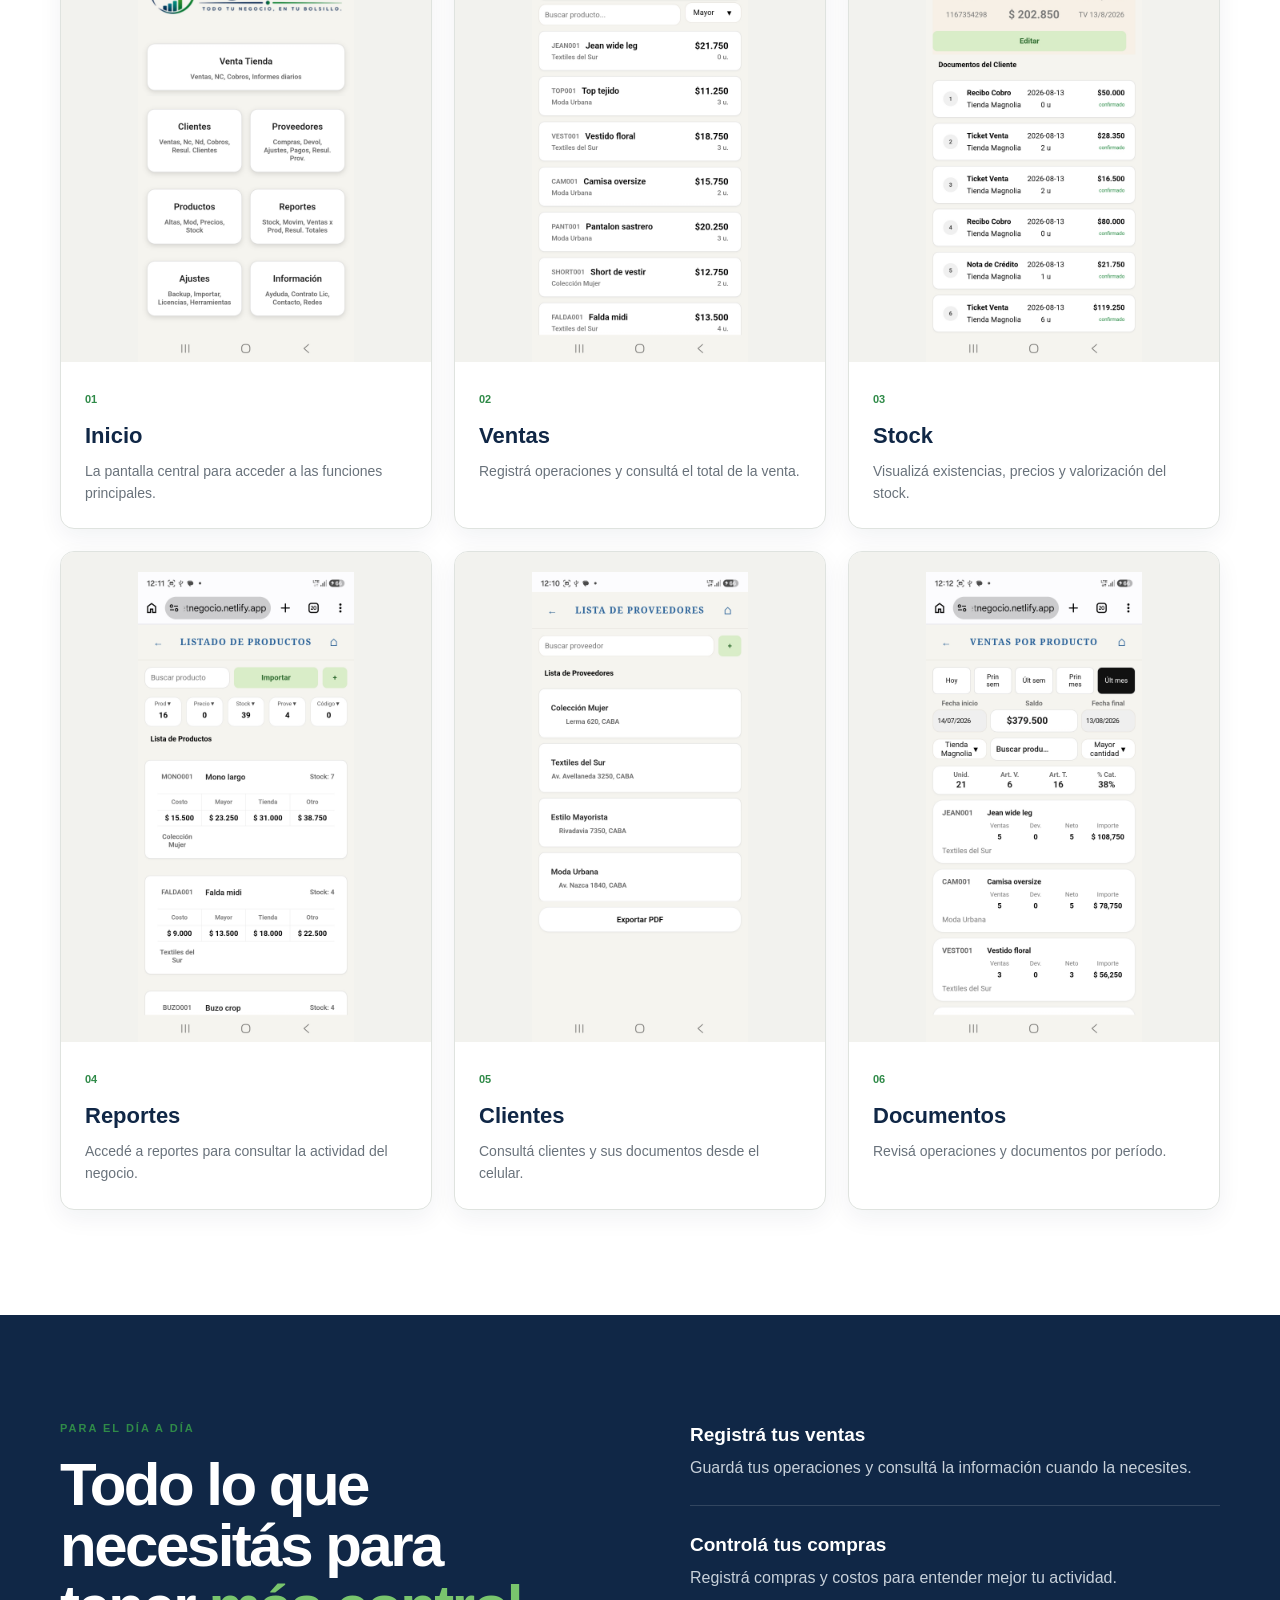
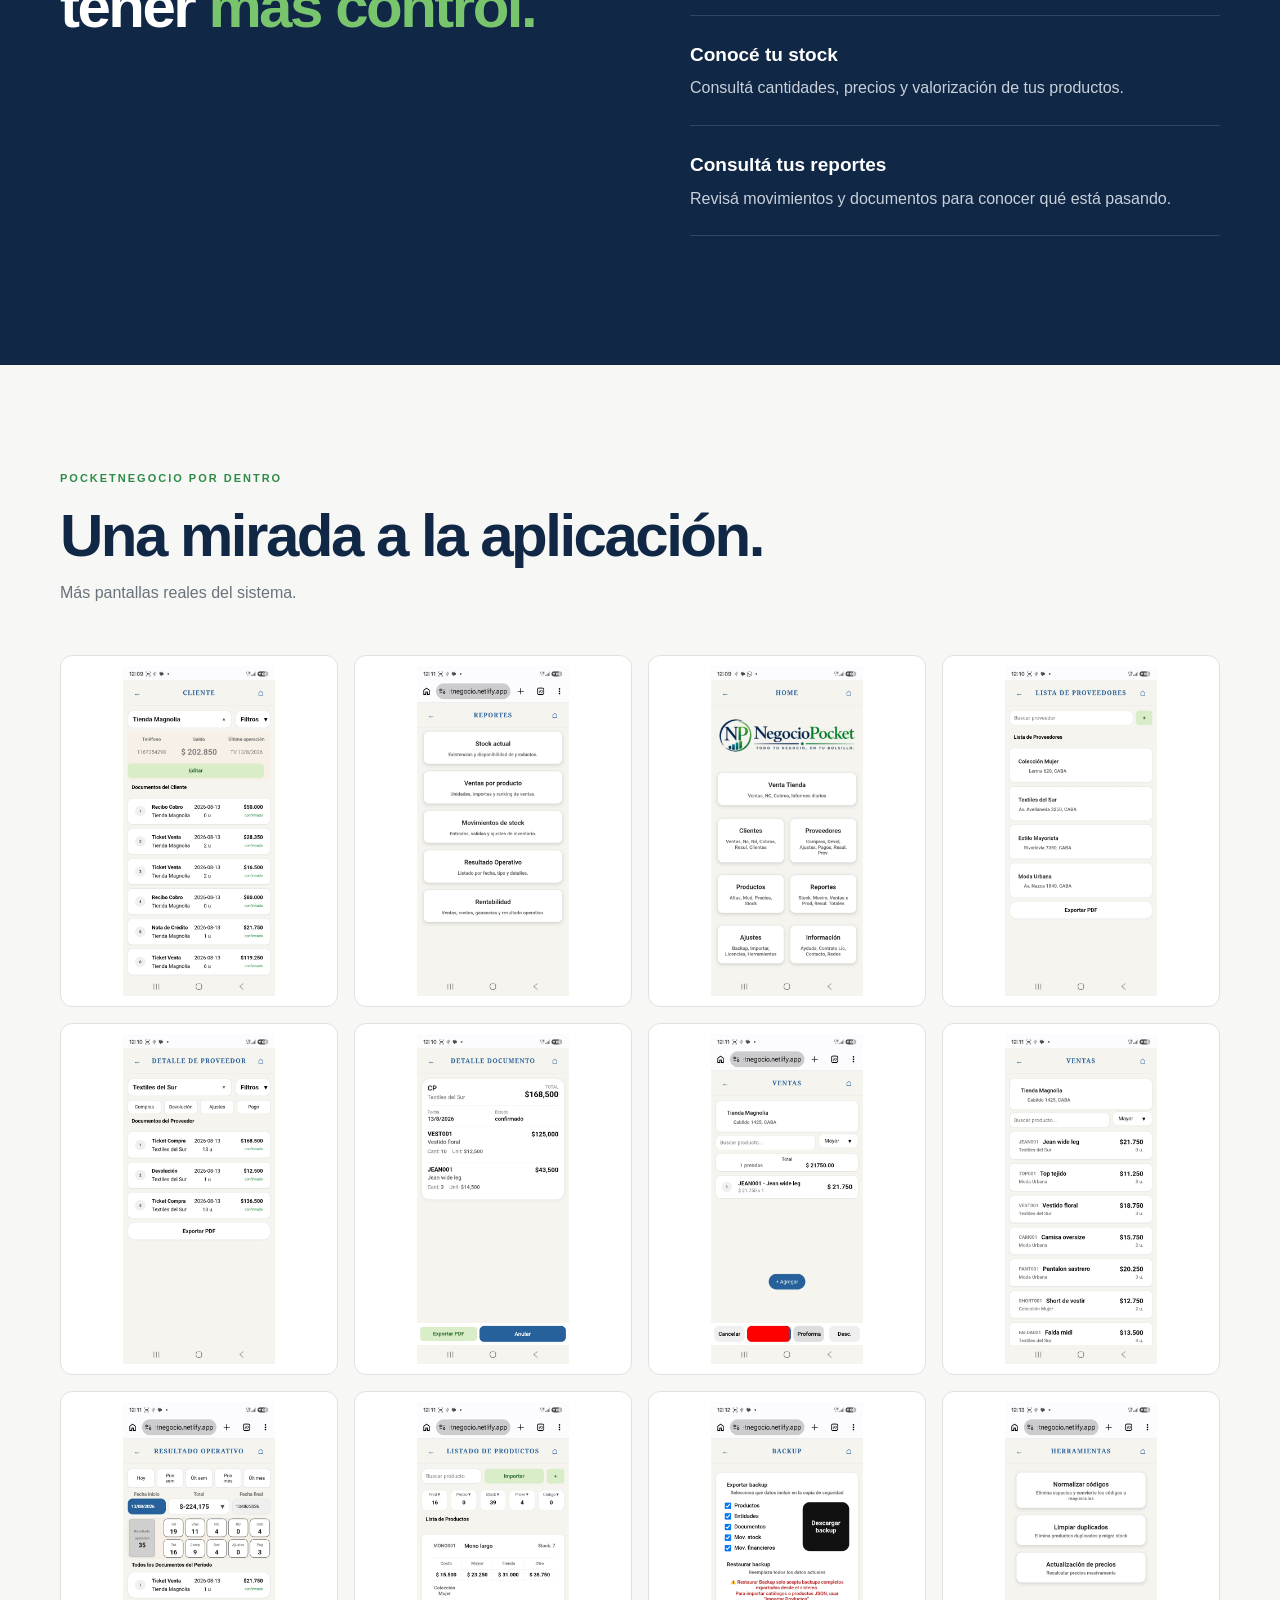
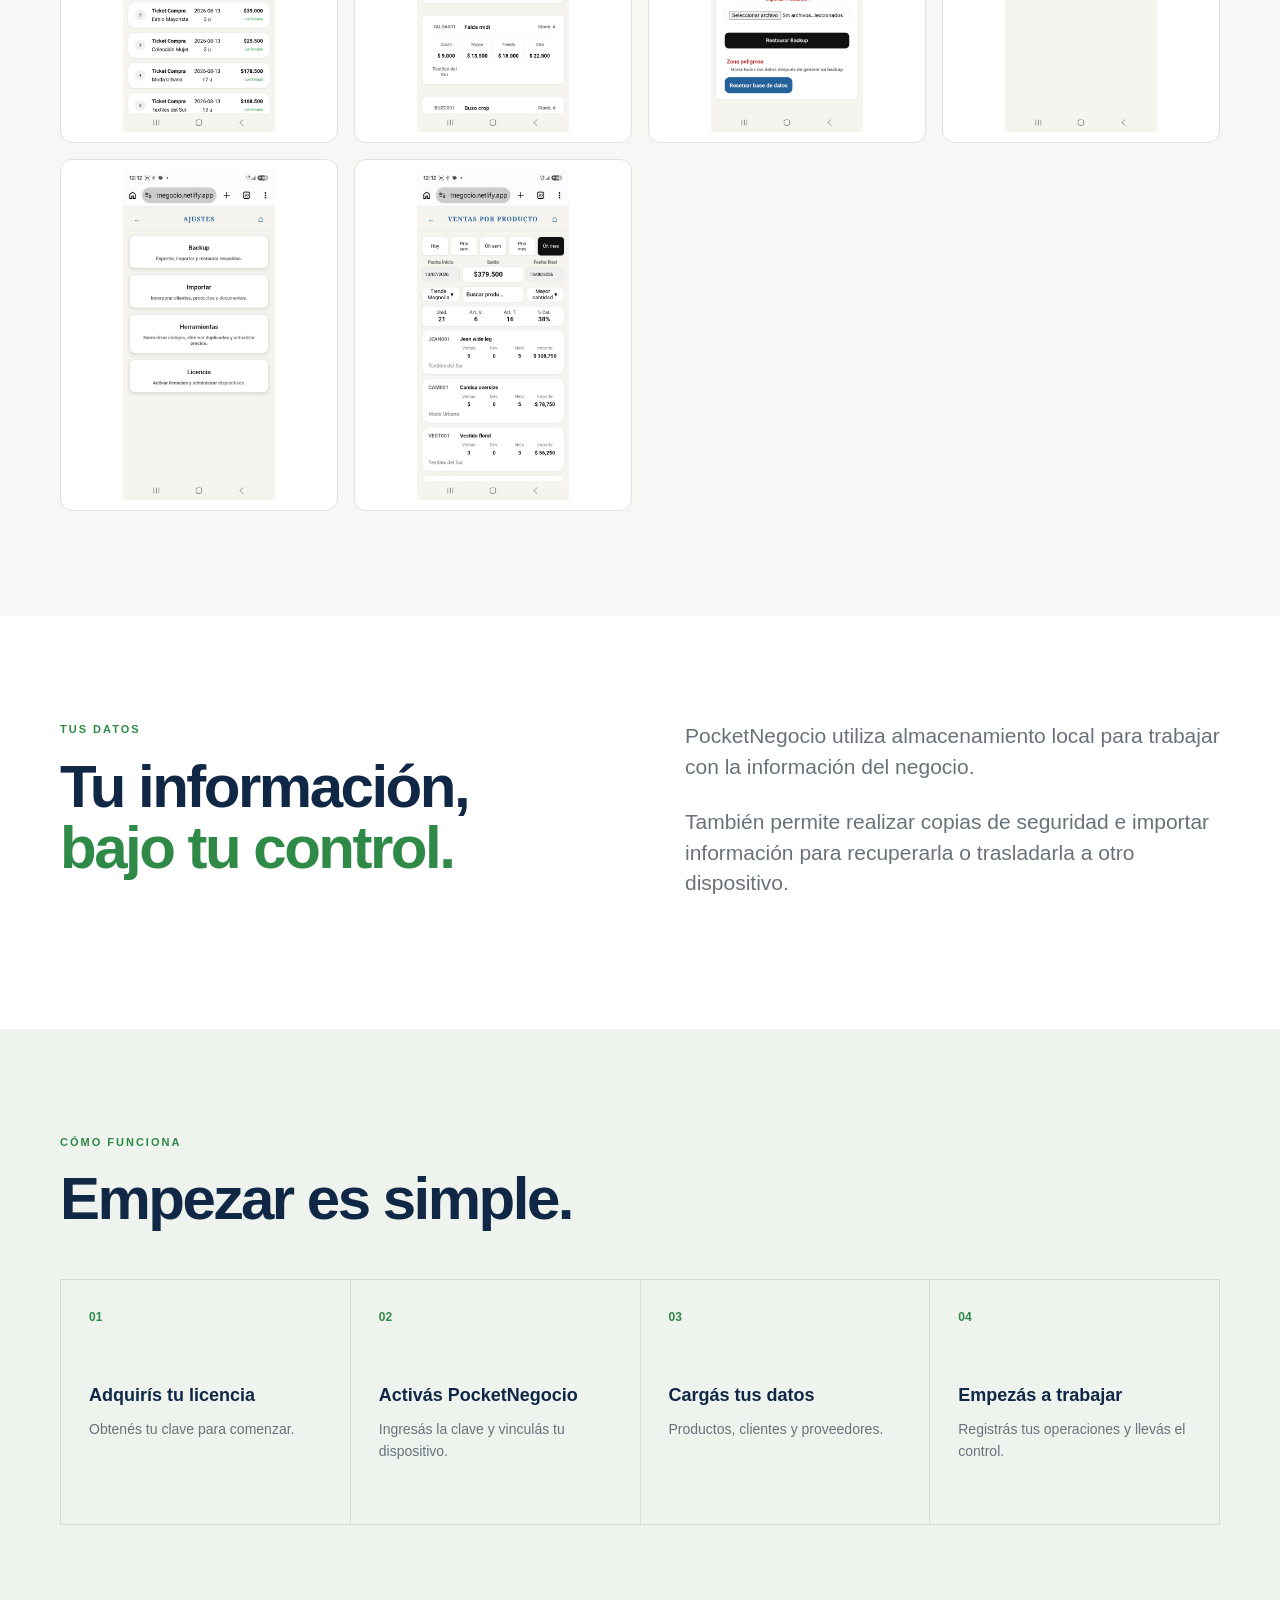
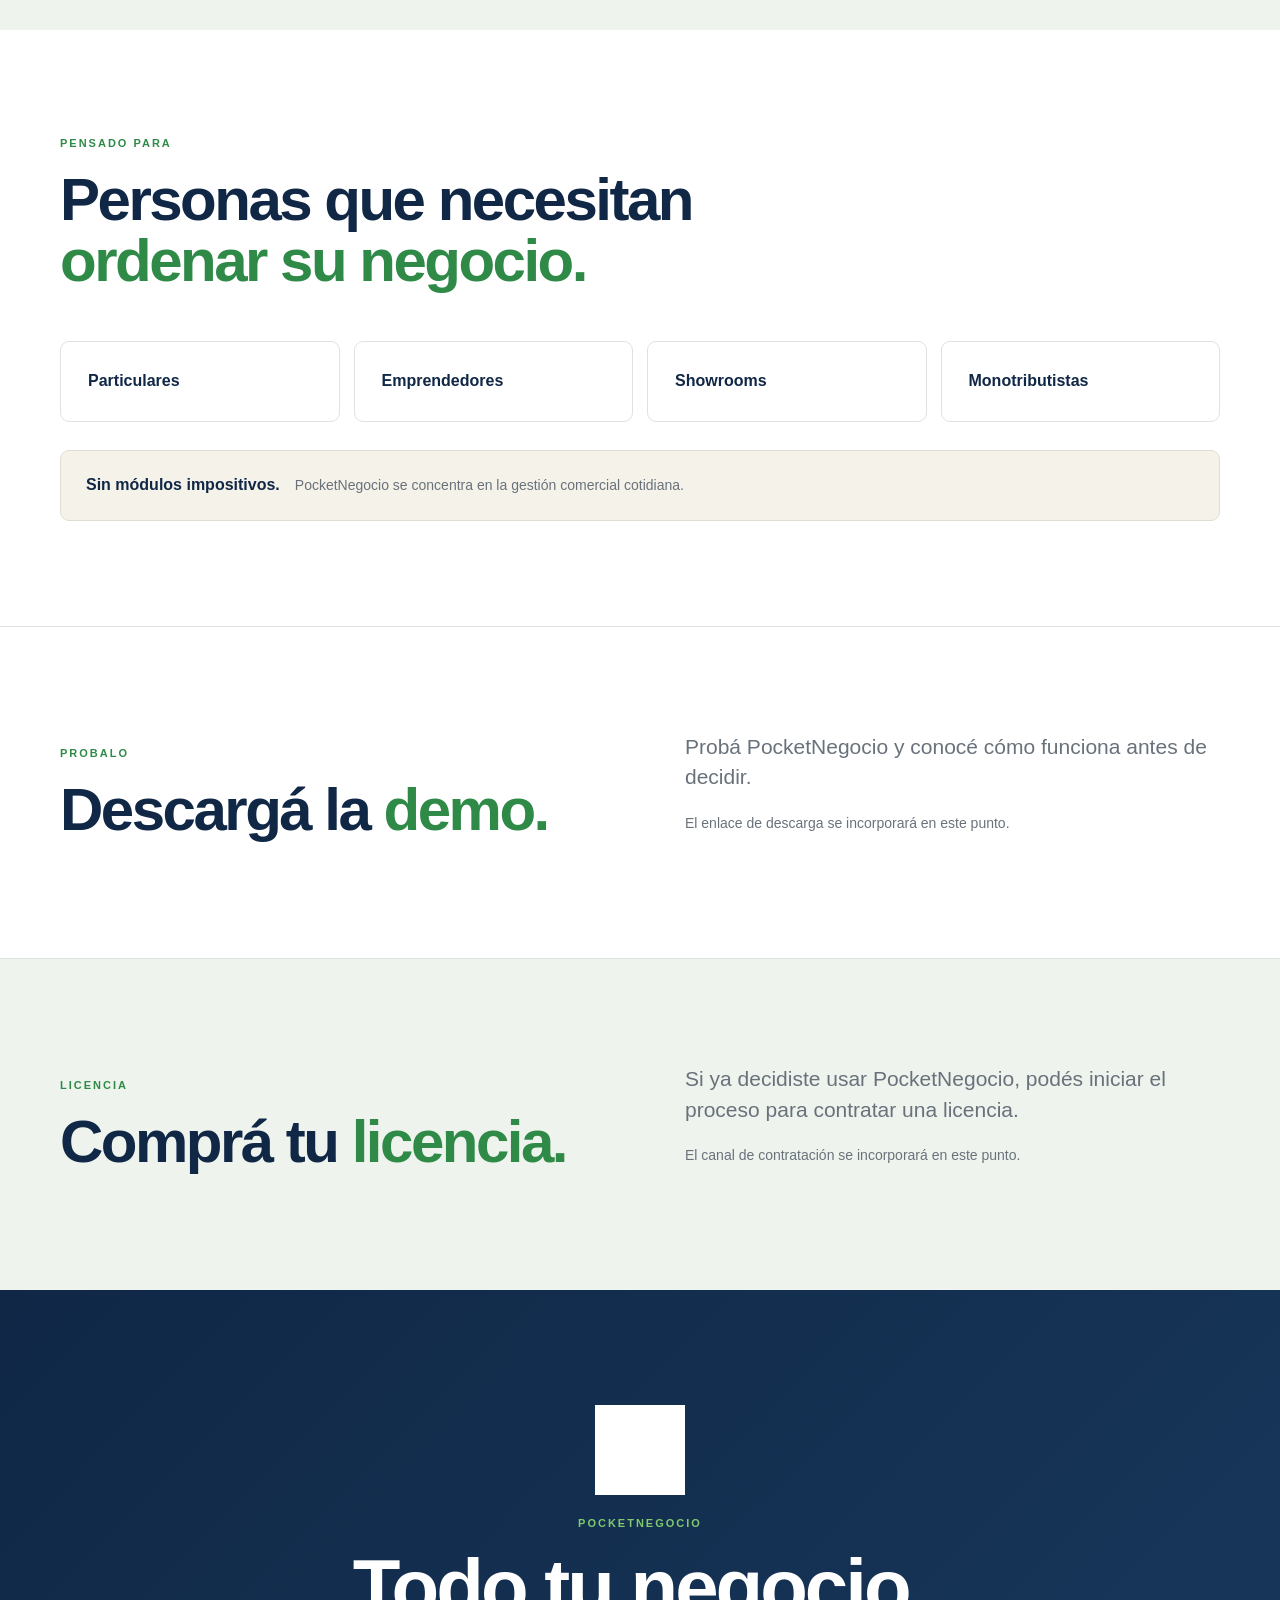
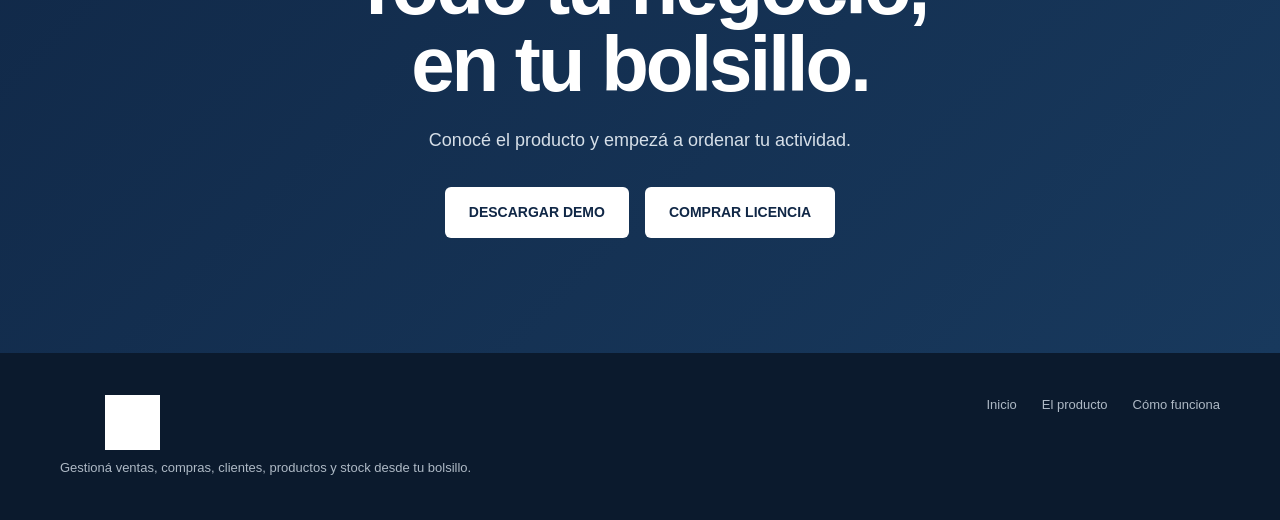
==== commit 3749b3ff: "Agrega acceso al sistema" ====
--- a/index.html
+++ b/index.html
@@ -17,7 +17,7 @@
     <nav>
       <a href="#producto">El producto</a>
       <a href="#como-funciona">Cómo funciona</a>
-      <a href="#empezar" class="nav-cta">Empezar</a>
+<a href="https://pocketnegocio.netlify.app/" class="nav-cta">Ingresar</a>      
     </nav>
   </div>
 </header>
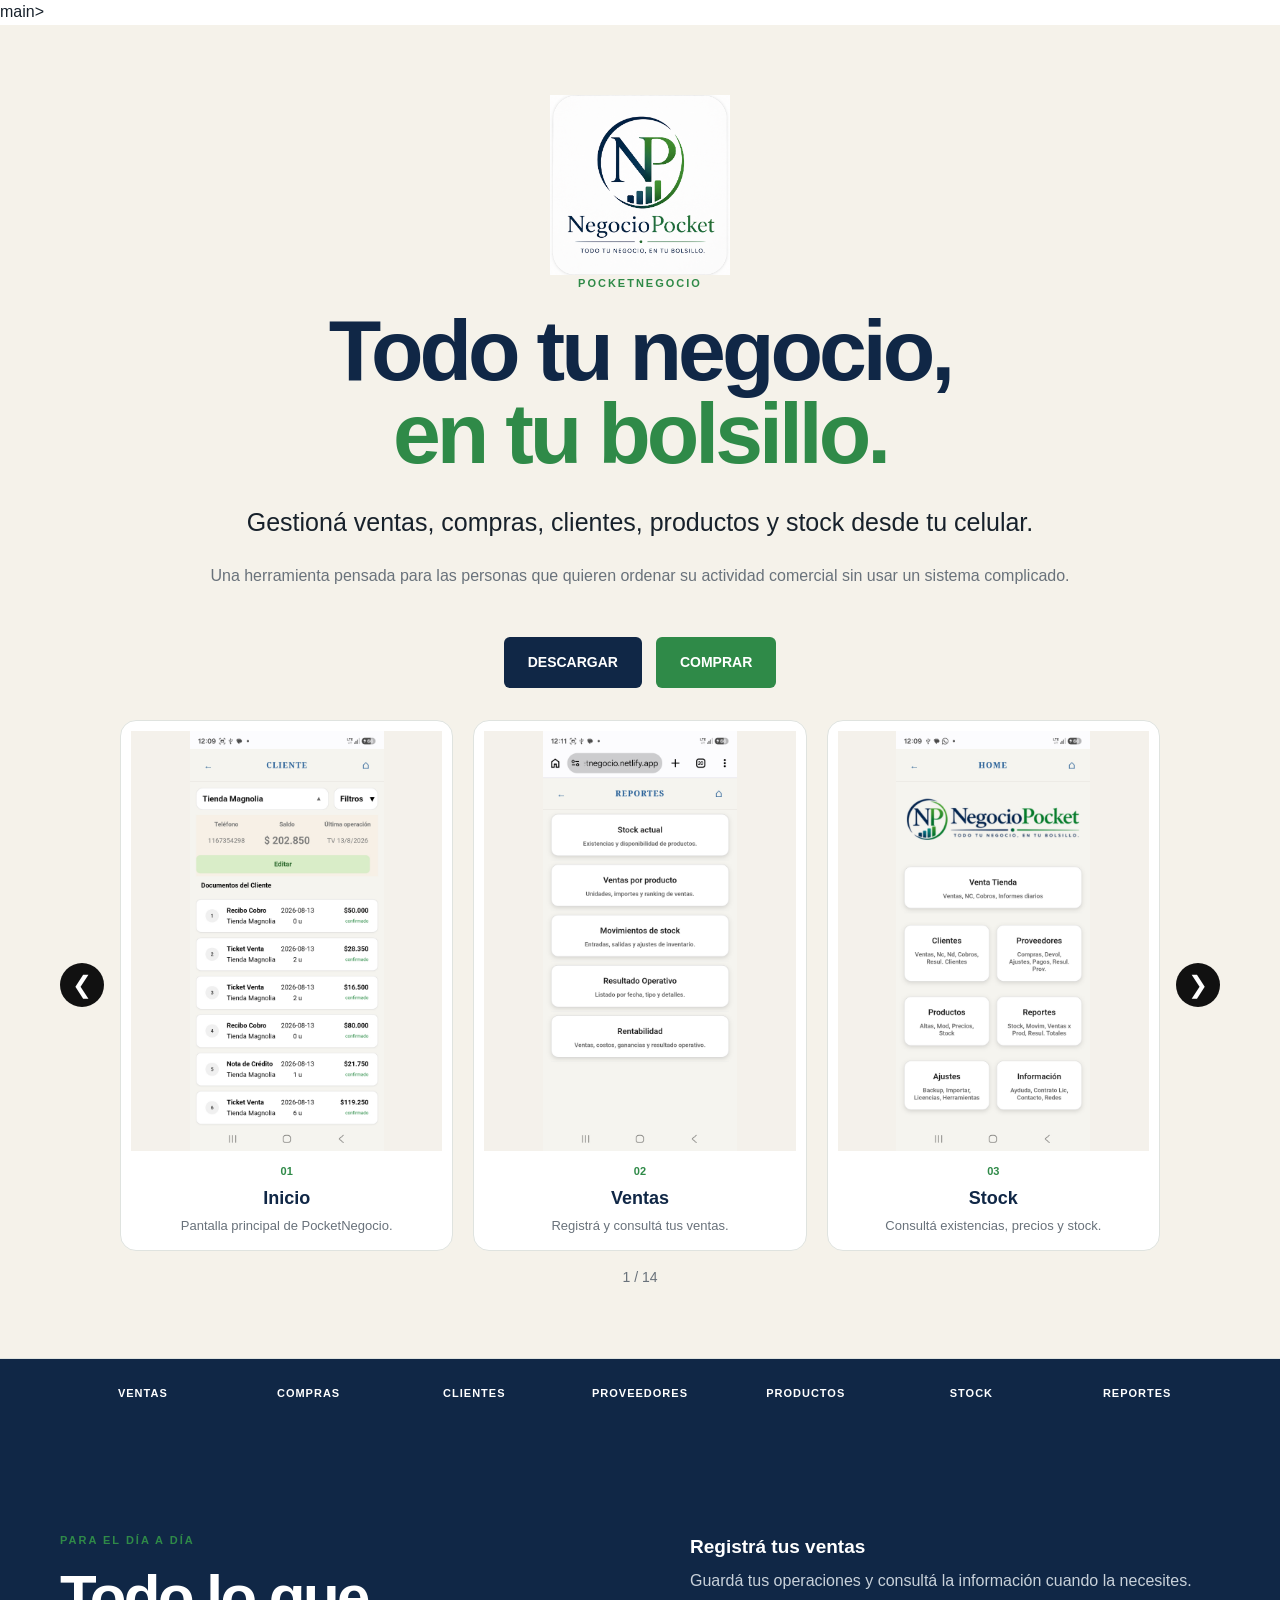
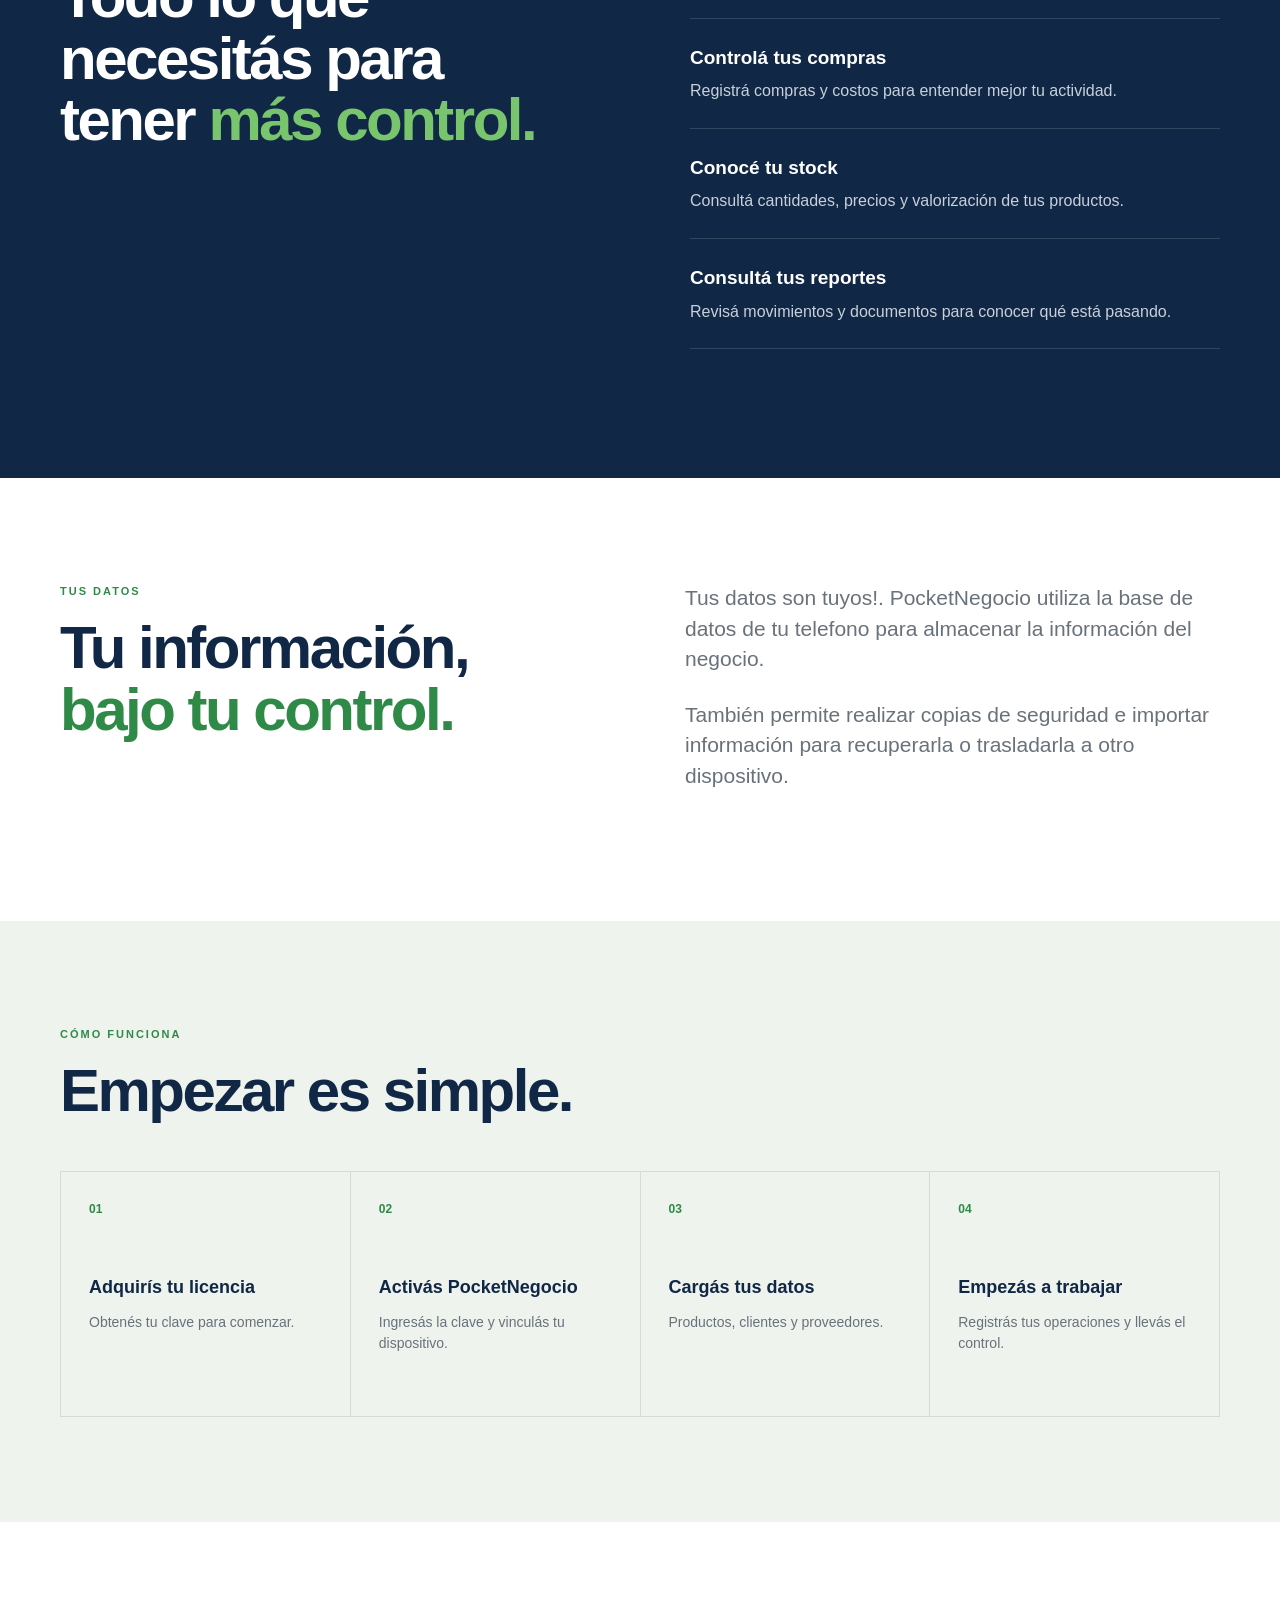
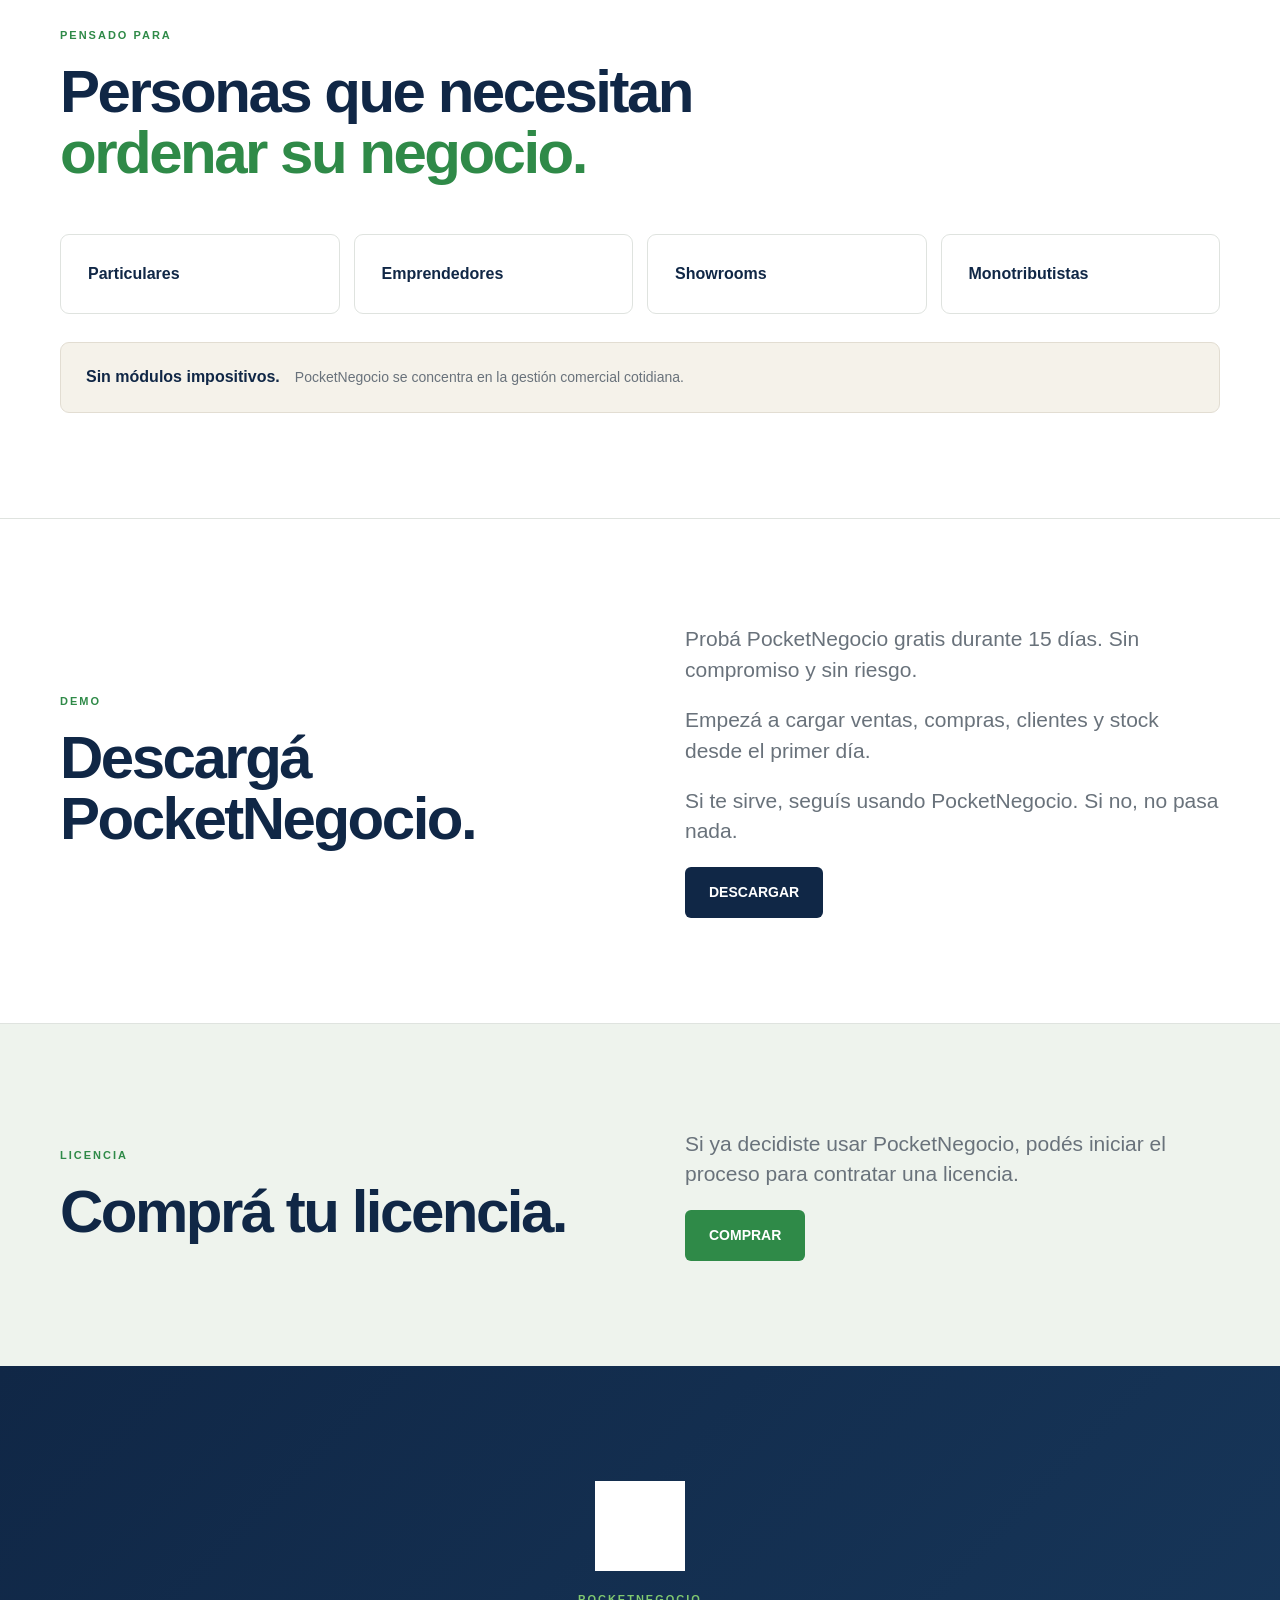
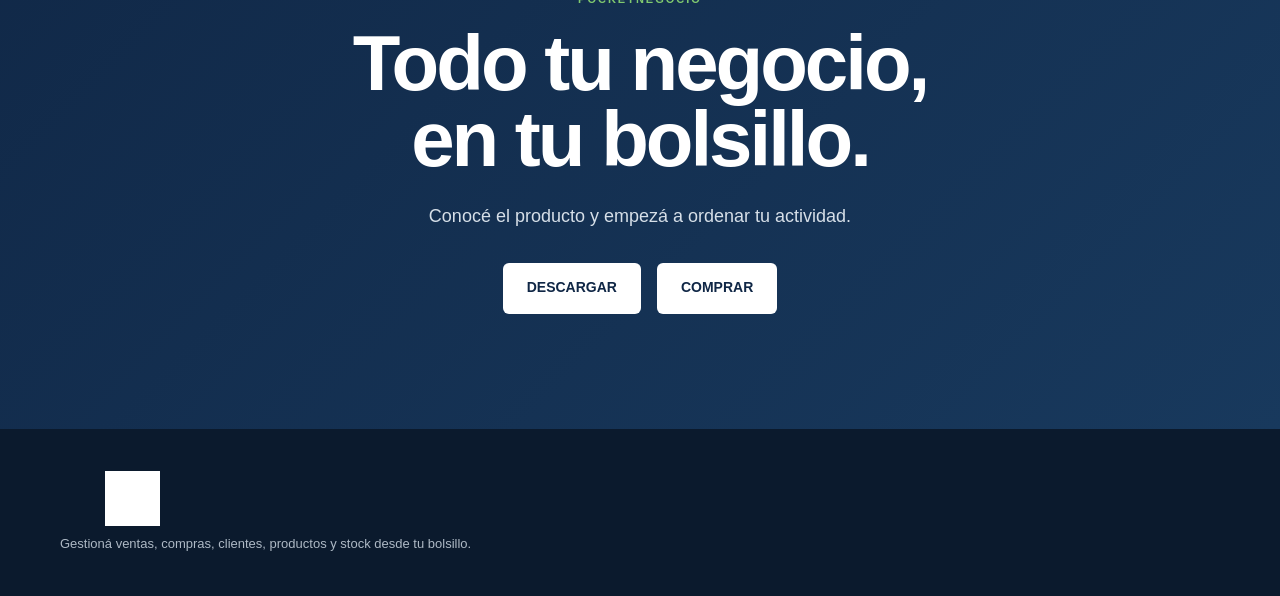
==== commit fe706b2e: "Cerrar landing PocketNegocio" ====
--- a/index.html
+++ b/index.html
@@ -3,314 +3,1003 @@
 <head>
   <meta charset="UTF-8">
   <meta name="viewport" content="width=device-width, initial-scale=1.0">
-  <meta name="description" content="PocketNegocio: gestioná ventas, compras, clientes, productos y stock desde tu bolsillo.">
+
+  <meta
+    name="description"
+    content="PocketNegocio: gestioná ventas, compras, clientes, productos y stock desde tu bolsillo."
+  >
+
   <title>PocketNegocio — Todo tu negocio, en tu bolsillo.</title>
+
   <link rel="stylesheet" href="landing.css">
 </head>
+
 <body>
 
-<header class="site-header">
-  <div class="container header-inner">
-    <a href="#inicio" class="brand">
-      <img src="assets/logo_pocketnegocio.svg" alt="Logo de PocketNegocio">
-    </a>
-    <nav>
-      <a href="#producto">El producto</a>
-      <a href="#como-funciona">Cómo funciona</a>
-<a href="https://pocketnegocio.netlify.app/" class="nav-cta">Ingresar</a>      
-    </nav>
+main>
+
+  <!-- HERO -->
+  <section class="hero" id="inicio">
+    <div class="container hero-grid">
+
+      <div class="hero-copy">
+
+        <img
+          class="hero-logo"
+          src="assets/logo_pocketnegocio.svg"
+          alt="Logo de PocketNegocio"
+        >
+
+        <p class="eyebrow">PocketNegocio</p>
+
+        <h1>
+          Todo tu negocio,<br>
+          <strong>en tu bolsillo.</strong>
+        </h1>
+
+        <p class="hero-lead">
+          Gestioná ventas, compras, clientes, productos y stock
+          desde tu celular.
+        </p>
+
+        <p class="hero-text">
+          Una herramienta pensada para las personas que quieren ordenar
+          su actividad comercial sin usar un sistema complicado.
+        </p>
+
+        <div class="hero-actions">
+
+          <a
+            class="button primary"
+            href="#demo"
+          >
+            DESCARGAR
+          </a>
+
+          <a
+            class="button secondary"
+            href="#compra"
+          >
+            COMPRAR
+          </a>
+
+        </div>
+
+      </div>
+
+      <div class="hero-gallery">
+
+        <div class="gallery-carousel">
+
+          <button
+            type="button"
+            class="gallery-arrow gallery-prev"
+            aria-label="Imagen anterior"
+          >
+            &#10094;
+          </button>
+
+          <div class="gallery-track">
+
+            <figure class="gallery-slide">
+              <img src="assets/Screenshot_20260806_084433_Chrome.jpg" alt="Captura real de PocketNegocio">
+            
+
+              <figcaption class="gallery-caption">
+                <span>01</span>
+                <h3>Inicio</h3>
+                <p>Pantalla principal de PocketNegocio.</p>
+              </figcaption>
+
+            </figure>
+
+            <figure class="gallery-slide">
+              <img src="assets/Screenshot_20260806_090933_Chrome.jpg" alt="Captura real de PocketNegocio">
+            
+
+              <figcaption class="gallery-caption">
+                <span>02</span>
+                <h3>Ventas</h3>
+                <p>Registrá y consultá tus ventas.</p>
+              </figcaption>
+
+            </figure>
+
+            <figure class="gallery-slide">
+              <img src="assets/Screenshot_20260806_163347_Chrome.jpg" alt="Captura real de PocketNegocio">
+            
+
+              <figcaption class="gallery-caption">
+                <span>03</span>
+                <h3>Stock</h3>
+                <p>Consultá existencias, precios y stock.</p>
+              </figcaption>
+
+            </figure>
+
+            <figure class="gallery-slide">
+              <img src="assets/Screenshot_20260806_163358_Chrome.jpg" alt="Captura real de PocketNegocio">
+            
+
+              <figcaption class="gallery-caption">
+                <span>04</span>
+                <h3>Clientes</h3>
+                <p>Gestioná tus clientes y sus operaciones.</p>
+              </figcaption>
+
+            </figure>
+
+            <figure class="gallery-slide">
+              <img src="assets/Screenshot_20260806_163409_Chrome.jpg" alt="Captura real de PocketNegocio">
+            
+
+              <figcaption class="gallery-caption">
+                <span>05</span>
+                <h3>Productos</h3>
+                <p>Administrá productos, precios y datos.</p>
+              </figcaption>
+
+            </figure>
+
+            <figure class="gallery-slide">
+              <img src="assets/Screenshot_20260806_163432_Chrome.jpg" alt="Captura real de PocketNegocio">
+            
+
+              <figcaption class="gallery-caption">
+                <span>06</span>
+                <h3>Reportes</h3>
+                <p>Consultá la información de tu negocio.</p>
+              </figcaption>
+
+            </figure>
+
+            <figure class="gallery-slide">
+              <img src="assets/Screenshot_20260806_163439_Chrome.jpg" alt="Captura real de PocketNegocio">
+            
+
+              <figcaption class="gallery-caption">
+                <span>07</span>
+                <h3>Compras</h3>
+                <p>Registrá y consultá tus compras.</p>
+              </figcaption>
+
+            </figure>
+
+            <figure class="gallery-slide">
+              <img src="assets/Screenshot_20260806_163455_Chrome.jpg" alt="Captura real de PocketNegocio">
+            
+
+              <figcaption class="gallery-caption">
+                <span>08</span>
+                <h3>Proveedores</h3>
+                <p>Gestioná proveedores y operaciones.</p>
+              </figcaption>
+
+            </figure>
+
+            <figure class="gallery-slide">
+              <img src="assets/Screenshot_20260806_163507_Chrome.jpg" alt="Captura real de PocketNegocio">
+            
+
+              <figcaption class="gallery-caption">
+                <span>09</span>
+                <h3>Documentos</h3>
+                <p>Revisá tus documentos y movimientos.</p>
+              </figcaption>
+
+            </figure>
+
+            <figure class="gallery-slide">
+              <img src="assets/Screenshot_20260806_163557_Chrome.jpg" alt="Captura real de PocketNegocio">
+            
+
+              <figcaption class="gallery-caption">
+                <span>10</span>
+                <h3>Movimientos</h3>
+                <p>Consultá los movimientos registrados.</p>
+              </figcaption>
+
+            </figure>
+
+            <figure class="gallery-slide">
+              <img src="assets/Screenshot_20260806_163608_Chrome.jpg" alt="Captura real de PocketNegocio">
+            
+
+              <figcaption class="gallery-caption">
+                <span>11</span>
+                <h3>Configuración</h3>
+                <p>Configurá las opciones de PocketNegocio.</p>
+              </figcaption>
+
+            </figure>
+
+            <figure class="gallery-slide">
+              <img src="assets/Screenshot_20260806_163640_Chrome.jpg" alt="Captura real de PocketNegocio">
+            
+
+              <figcaption class="gallery-caption">
+                <span>12</span>
+                <h3>Resumen</h3>
+                <p>Visualizá información clave del negocio.</p>
+              </figcaption>
+
+            </figure>
+
+            <figure class="gallery-slide">
+              <img src="assets/Screenshot_20260806_163700_Chrome.jpg" alt="Captura real de PocketNegocio">
+            
+
+              <figcaption class="gallery-caption">
+                <span>13</span>
+                <h3>Licencia</h3>
+                <p>Gestioná la activación de PocketNegocio.</p>
+              </figcaption>
+
+            </figure>
+
+            <figure class="gallery-slide">
+              <img src="assets/Screenshot_20260806_163720_Chrome.jpg" alt="Captura real de PocketNegocio">
+            
+
+              <figcaption class="gallery-caption">
+                <span>14</span>
+                <h3>Más funciones</h3>
+                <p>Conocé otras funciones disponibles.</p>
+              </figcaption>
+
+            </figure>
+
+          </div>
+
+          <button
+            type="button"
+            class="gallery-arrow gallery-next"
+            aria-label="Imagen siguiente"
+          >
+            &#10095;
+          </button>
+
+        </div>
+
+        <div class="gallery-counter">
+          <span class="gallery-current">1</span> /
+          <span class="gallery-total">14</span>
+        </div>
+
+      </div>
+
+    </div>
+  </section>
+
+
+  <!-- FUNCIONES -->
+  <section class="trust-bar">
+
+    <div class="container trust-inner">
+
+      <span>VENTAS</span>
+      <span>COMPRAS</span>
+      <span>CLIENTES</span>
+      <span>PROVEEDORES</span>
+      <span>PRODUCTOS</span>
+      <span>STOCK</span>
+      <span>REPORTES</span>
+
+    </div>
+
+  </section>
+
+
+  <!-- CONTROL DEL NEGOCIO -->
+  <section class="section problem">
+
+    <div class="container problem-grid">
+
+      <div>
+
+        <p class="eyebrow">
+          Para el día a día
+        </p>
+
+        <h2>
+          Todo lo que necesitás para tener
+          <strong>más control.</strong>
+        </h2>
+
+      </div>
+
+
+      <div class="problem-list">
+
+        <div>
+          <strong>Registrá tus ventas</strong>
+          <p>
+            Guardá tus operaciones y consultá la información cuando la necesites.
+          </p>
+        </div>
+
+        <div>
+          <strong>Controlá tus compras</strong>
+          <p>
+            Registrá compras y costos para entender mejor tu actividad.
+          </p>
+        </div>
+
+        <div>
+          <strong>Conocé tu stock</strong>
+          <p>
+            Consultá cantidades, precios y valorización de tus productos.
+          </p>
+        </div>
+
+        <div>
+          <strong>Consultá tus reportes</strong>
+          <p>
+            Revisá movimientos y documentos para conocer qué está pasando.
+          </p>
+        </div>
+
+      </div>
+
+    </div>
+
+  </section>
+
+
+  <!-- DATOS -->
+  <section class="section data-section">
+
+    <div class="container data-grid">
+
+      <div>
+
+        <p class="eyebrow">
+          Tus datos
+        </p>
+
+        <h2>
+          Tu información,
+          <strong>bajo tu control.</strong>
+        </h2>
+
+      </div>
+
+      <div class="data-copy">
+
+        <p>
+          Tus datos son tuyos!. PocketNegocio utiliza la base de datos de tu telefono para almacenar la información del negocio.
+        </p>
+
+        <p>
+          También permite realizar copias de seguridad e importar información
+          para recuperarla o trasladarla a otro dispositivo.
+        </p>
+
+      </div>
+
+    </div>
+
+  </section>
+
+
+  <!-- COMO FUNCIONA -->
+  <section class="section steps-section">
+
+    <div class="container">
+
+      <div class="section-head">
+
+        <p class="eyebrow">
+          Cómo funciona
+        </p>
+
+        <h2>
+          Empezar es simple.
+        </h2>
+
+      </div>
+
+
+      <div class="steps">
+
+        <article>
+          <span>01</span>
+          <h3>Adquirís tu licencia</h3>
+          <p>
+            Obtenés tu clave para comenzar.
+          </p>
+        </article>
+
+        <article>
+          <span>02</span>
+          <h3>Activás PocketNegocio</h3>
+          <p>
+            Ingresás la clave y vinculás tu dispositivo.
+          </p>
+        </article>
+
+        <article>
+          <span>03</span>
+          <h3>Cargás tus datos</h3>
+          <p>
+            Productos, clientes y proveedores.
+          </p>
+        </article>
+
+        <article>
+          <span>04</span>
+          <h3>Empezás a trabajar</h3>
+          <p>
+            Registrás tus operaciones y llevás el control.
+          </p>
+        </article>
+
+      </div>
+
+    </div>
+
+  </section>
+
+
+  <!-- PENSADO PARA -->
+  <section class="section audience-section">
+
+    <div class="container">
+
+      <div class="section-head">
+
+        <p class="eyebrow">
+          Pensado para
+        </p>
+
+        <h2>
+          Personas que necesitan
+          <strong>ordenar su negocio.</strong>
+        </h2>
+
+      </div>
+
+
+      <div class="audience">
+
+        <div>Particulares</div>
+        <div>Emprendedores</div>
+        <div>Showrooms</div>
+        <div>Monotributistas</div>
+
+      </div>
+
+
+      <div class="note">
+
+        <strong>
+          Sin módulos impositivos.
+        </strong>
+
+        <span>
+          PocketNegocio se concentra en la gestión comercial cotidiana.
+        </span>
+
+      </div>
+
+    </div>
+
+  </section>
+
+
+  <!-- DESCARGAR -->
+  <section
+    class="section decision-section"
+    id="demo"
+  >
+
+    <div class="container decision-grid">
+
+      <div>
+
+        <p class="eyebrow">
+          Demo
+        </p>
+
+        <h2>
+          Descargá PocketNegocio.
+        </h2>
+
+      </div>
+
+
+      <div class="decision-copy">
+
+        <p>
+          Probá PocketNegocio gratis durante 15 días.
+          Sin compromiso y sin riesgo.
+        </p>
+
+        <p>
+          Empezá a cargar ventas, compras, clientes y stock
+          desde el primer día.
+        </p>
+
+        <p>
+          Si te sirve, seguís usando PocketNegocio.
+          Si no, no pasa nada.
+        </p>
+
+        <a
+          class="button primary"
+href="https://pocketnegocio.netlify.app/"        >
+          DESCARGAR
+        </a>
+
+      </div>
+
+    </div>
+
+  </section>
+
+
+  <!-- COMPRAR -->
+  <section
+    class="section decision-section purchase"
+    id="compra"
+  >
+
+    <div class="container decision-grid">
+
+      <div>
+
+        <p class="eyebrow">
+          Licencia
+        </p>
+
+        <h2>
+          Comprá tu licencia.
+        </h2>
+
+      </div>
+
+
+      <div class="decision-copy">
+
+        <p>
+          Si ya decidiste usar PocketNegocio, podés iniciar el proceso
+          para contratar una licencia.
+        </p>
+
+        <a
+          class="button secondary"
+          href="#compra"
+        >
+          COMPRAR
+        </a>
+
+      </div>
+
+    </div>
+
+  </section>
+
+
+  <!-- CIERRE -->
+  <section class="cta">
+
+    <div class="container cta-inner">
+
+      <img
+        class="cta-logo"
+        src="assets/logo_pocketnegocio.svg"
+        alt="Logo de PocketNegocio"
+      >
+
+      <p class="eyebrow">
+        PocketNegocio
+      </p>
+
+      <h2>
+        Todo tu negocio,<br>
+        en tu bolsillo.
+      </h2>
+
+      <p>
+        Conocé el producto y empezá a ordenar tu actividad.
+      </p>
+
+
+      <div class="cta-actions">
+
+        <a
+          class="button light"
+href="https://pocketnegocio.netlify.app/"        >
+          DESCARGAR
+        </a>
+
+        <a
+          class="button light"
+          href="#compra"
+        >
+          COMPRAR
+        </a>
+
+      </div>
+
+    </div>
+
+  </section>
+
+</main>
+
+
+<footer class="footer">
+
+  <div class="container footer-inner">
+
+    <div class="footer-brand">
+
+      <img
+        src="assets/logo_pocketnegocio.svg"
+        alt="Logo de PocketNegocio"
+      >
+
+      <p>
+        Gestioná ventas, compras, clientes, productos y stock
+        desde tu bolsillo.
+      </p>
+
+    </div>
+
   </div>
-</header>
-
-<main>
-
-<section class="hero" id="inicio">
-  <div class="container hero-grid">
-    <div class="hero-copy">
-      <p class="eyebrow">PocketNegocio</p>
-      <h1>Todo tu negocio,<br><strong>en tu bolsillo.</strong></h1>
-      <p class="hero-lead">
-        Gestioná ventas, compras, clientes, productos y stock
-        desde tu celular.
-      </p>
-      <p class="hero-text">
-        Una herramienta pensada para las personas que quieren ordenar
-        su actividad comercial sin usar un sistema complicado.
-      </p>
-      <div class="hero-actions">
-        <a class="button primary" href="#demo">DESCARGAR DEMO</a>
-        <a class="button secondary" href="#compra">COMPRAR LICENCIA</a>
-      </div>
-    </div>
-
-    <div class="hero-product">
-      <div class="phone-frame">
-        <img src="assets/Screenshot_20260806_084433_Chrome.jpg" alt="PocketNegocio en un celular mostrando el stock">
-      </div>
-      <p>Una captura real de PocketNegocio en funcionamiento.</p>
-    </div>
+
+</footer>
+
+
+<div class="gallery-lightbox" aria-hidden="true">
+
+  <button
+    type="button"
+    class="lightbox-close"
+    aria-label="Cerrar imagen"
+  >
+    &#10005;
+  </button>
+
+  <button
+    type="button"
+    class="lightbox-arrow lightbox-prev"
+    aria-label="Imagen anterior"
+  >
+    &#10094;
+  </button>
+
+  <div class="lightbox-content">
+    <img
+      class="lightbox-image"
+      src=""
+      alt=""
+    >
   </div>
-</section>
-
-<section class="trust-bar">
-  <div class="container trust-inner">
-    <span>VENTAS</span>
-    <span>COMPRAS</span>
-    <span>CLIENTES</span>
-    <span>PROVEEDORES</span>
-    <span>PRODUCTOS</span>
-    <span>STOCK</span>
-    <span>REPORTES</span>
-  </div>
-</section>
-
-<section class="section intro" id="producto">
-  <div class="container intro-grid">
-    <div>
-      <p class="eyebrow">El producto real</p>
-      <h2>No te contamos cómo funciona.<br><strong>Te lo mostramos.</strong></h2>
-    </div>
-    <div>
-      <p class="large-text">
-        Las imágenes de esta página son capturas reales de PocketNegocio.
-        Así se ve el sistema cuando lo usás desde el celular.
-      </p>
-    </div>
-  </div>
-</section>
-
-<section class="product-section">
-  <div class="container">
-    <div class="product-grid">
-      
-      <article class="product-card">
-        <div class="product-image">
-          <img src="assets/Screenshot_20260806_163347_Chrome.jpg" alt="Captura real de PocketNegocio: Inicio">
-        </div>
-        <div class="product-copy">
-          <span>01</span>
-          <h3>Inicio</h3>
-          <p>La pantalla central para acceder a las funciones principales.</p>
-        </div>
-      </article>
-
-      <article class="product-card">
-        <div class="product-image">
-          <img src="assets/Screenshot_20260806_163455_Chrome.jpg" alt="Captura real de PocketNegocio: Ventas">
-        </div>
-        <div class="product-copy">
-          <span>02</span>
-          <h3>Ventas</h3>
-          <p>Registrá operaciones y consultá el total de la venta.</p>
-        </div>
-      </article>
-
-      <article class="product-card">
-        <div class="product-image">
-          <img src="assets/Screenshot_20260806_084433_Chrome.jpg" alt="Captura real de PocketNegocio: Stock">
-        </div>
-        <div class="product-copy">
-          <span>03</span>
-          <h3>Stock</h3>
-          <p>Visualizá existencias, precios y valorización del stock.</p>
-        </div>
-      </article>
-
-      <article class="product-card">
-        <div class="product-image">
-          <img src="assets/Screenshot_20260806_163557_Chrome.jpg" alt="Captura real de PocketNegocio: Reportes">
-        </div>
-        <div class="product-copy">
-          <span>04</span>
-          <h3>Reportes</h3>
-          <p>Accedé a reportes para consultar la actividad del negocio.</p>
-        </div>
-      </article>
-
-      <article class="product-card">
-        <div class="product-image">
-          <img src="assets/Screenshot_20260806_163358_Chrome.jpg" alt="Captura real de PocketNegocio: Clientes">
-        </div>
-        <div class="product-copy">
-          <span>05</span>
-          <h3>Clientes</h3>
-          <p>Consultá clientes y sus documentos desde el celular.</p>
-        </div>
-      </article>
-
-      <article class="product-card">
-        <div class="product-image">
-          <img src="assets/Screenshot_20260806_163720_Chrome.jpg" alt="Captura real de PocketNegocio: Documentos">
-        </div>
-        <div class="product-copy">
-          <span>06</span>
-          <h3>Documentos</h3>
-          <p>Revisá operaciones y documentos por período.</p>
-        </div>
-      </article>
-    </div>
-  </div>
-</section>
-
-<section class="section problem">
-  <div class="container problem-grid">
-    <div>
-      <p class="eyebrow">Para el día a día</p>
-      <h2>Todo lo que necesitás para tener <strong>más control.</strong></h2>
-    </div>
-    <div class="problem-list">
-      <div>
-        <strong>Registrá tus ventas</strong>
-        <p>Guardá tus operaciones y consultá la información cuando la necesites.</p>
-      </div>
-      <div>
-        <strong>Controlá tus compras</strong>
-        <p>Registrá compras y costos para entender mejor tu actividad.</p>
-      </div>
-      <div>
-        <strong>Conocé tu stock</strong>
-        <p>Consultá cantidades, precios y valorización de tus productos.</p>
-      </div>
-      <div>
-        <strong>Consultá tus reportes</strong>
-        <p>Revisá movimientos y documentos para conocer qué está pasando.</p>
-      </div>
-    </div>
-  </div>
-</section>
-
-<section class="section gallery-section">
-  <div class="container">
-    <div class="section-head">
-      <p class="eyebrow">PocketNegocio por dentro</p>
-      <h2>Una mirada a la aplicación.</h2>
-      <p>Más pantallas reales del sistema.</p>
-    </div>
-    <div class="gallery">
-      <figure class="gallery-item"><img src="assets/Screenshot_20260806_084433_Chrome.jpg" alt="Captura real de PocketNegocio"></figure>
-<figure class="gallery-item"><img src="assets/Screenshot_20260806_090933_Chrome.jpg" alt="Captura real de PocketNegocio"></figure>
-<figure class="gallery-item"><img src="assets/Screenshot_20260806_163347_Chrome.jpg" alt="Captura real de PocketNegocio"></figure>
-<figure class="gallery-item"><img src="assets/Screenshot_20260806_163358_Chrome.jpg" alt="Captura real de PocketNegocio"></figure>
-<figure class="gallery-item"><img src="assets/Screenshot_20260806_163409_Chrome.jpg" alt="Captura real de PocketNegocio"></figure>
-<figure class="gallery-item"><img src="assets/Screenshot_20260806_163432_Chrome.jpg" alt="Captura real de PocketNegocio"></figure>
-<figure class="gallery-item"><img src="assets/Screenshot_20260806_163439_Chrome.jpg" alt="Captura real de PocketNegocio"></figure>
-<figure class="gallery-item"><img src="assets/Screenshot_20260806_163455_Chrome.jpg" alt="Captura real de PocketNegocio"></figure>
-<figure class="gallery-item"><img src="assets/Screenshot_20260806_163507_Chrome.jpg" alt="Captura real de PocketNegocio"></figure>
-<figure class="gallery-item"><img src="assets/Screenshot_20260806_163557_Chrome.jpg" alt="Captura real de PocketNegocio"></figure>
-<figure class="gallery-item"><img src="assets/Screenshot_20260806_163608_Chrome.jpg" alt="Captura real de PocketNegocio"></figure>
-<figure class="gallery-item"><img src="assets/Screenshot_20260806_163640_Chrome.jpg" alt="Captura real de PocketNegocio"></figure>
-<figure class="gallery-item"><img src="assets/Screenshot_20260806_163700_Chrome.jpg" alt="Captura real de PocketNegocio"></figure>
-<figure class="gallery-item"><img src="assets/Screenshot_20260806_163720_Chrome.jpg" alt="Captura real de PocketNegocio"></figure>
-    </div>
-  </div>
-</section>
-
-<section class="section data-section">
-  <div class="container data-grid">
-    <div>
-      <p class="eyebrow">Tus datos</p>
-      <h2>Tu información, <strong>bajo tu control.</strong></h2>
-    </div>
-    <div class="data-copy">
-      <p>
-        PocketNegocio utiliza almacenamiento local para trabajar con la información
-        del negocio.
-      </p>
-      <p>
-        También permite realizar copias de seguridad e importar información
-        para recuperarla o trasladarla a otro dispositivo.
-      </p>
-    </div>
-  </div>
-</section>
-
-<section class="section steps-section" id="como-funciona">
-  <div class="container">
-    <div class="section-head">
-      <p class="eyebrow">Cómo funciona</p>
-      <h2>Empezar es simple.</h2>
-    </div>
-    <div class="steps">
-      <article><span>01</span><h3>Adquirís tu licencia</h3><p>Obtenés tu clave para comenzar.</p></article>
-      <article><span>02</span><h3>Activás PocketNegocio</h3><p>Ingresás la clave y vinculás tu dispositivo.</p></article>
-      <article><span>03</span><h3>Cargás tus datos</h3><p>Productos, clientes y proveedores.</p></article>
-      <article><span>04</span><h3>Empezás a trabajar</h3><p>Registrás tus operaciones y llevás el control.</p></article>
-    </div>
-  </div>
-</section>
-
-<section class="section audience-section">
-  <div class="container">
-    <div class="section-head">
-      <p class="eyebrow">Pensado para</p>
-      <h2>Personas que necesitan <strong>ordenar su negocio.</strong></h2>
-    </div>
-    <div class="audience">
-      <div>Particulares</div>
-      <div>Emprendedores</div>
-      <div>Showrooms</div>
-      <div>Monotributistas</div>
-    </div>
-    <div class="note">
-      <strong>Sin módulos impositivos.</strong>
-      <span>PocketNegocio se concentra en la gestión comercial cotidiana.</span>
-    </div>
-  </div>
-</section>
-
-
-<section class="section decision-section" id="demo">
-  <div class="container decision-grid">
-    <div>
-      <p class="eyebrow">Probalo</p>
-      <h2>Descargá la <strong>demo.</strong></h2>
-    </div>
-    <div class="decision-copy">
-      <p>Probá PocketNegocio y conocé cómo funciona antes de decidir.</p>
-      <p class="decision-note">El enlace de descarga se incorporará en este punto.</p>
-    </div>
-  </div>
-</section>
-
-<section class="section decision-section purchase" id="compra">
-  <div class="container decision-grid">
-    <div>
-      <p class="eyebrow">Licencia</p>
-      <h2>Comprá tu <strong>licencia.</strong></h2>
-    </div>
-    <div class="decision-copy">
-      <p>Si ya decidiste usar PocketNegocio, podés iniciar el proceso para contratar una licencia.</p>
-      <p class="decision-note">El canal de contratación se incorporará en este punto.</p>
-    </div>
-  </div>
-</section>
-
-<section class="cta" id="empezar">
-  <div class="container cta-inner">
-    <img src="assets/logo_pocketnegocio.svg" alt="Logo de PocketNegocio">
-    <p class="eyebrow">PocketNegocio</p>
-    <h2>Todo tu negocio,<br>en tu bolsillo.</h2>
-    <p>Conocé el producto y empezá a ordenar tu actividad.</p>
-    <div class="cta-actions"><a class="button light" href="#demo">DESCARGAR DEMO</a><a class="button light" href="#compra">COMPRAR LICENCIA</a></div>
-  </div>
-</section>
-
-</main>
-
-<footer class="footer">
-  <div class="container footer-inner">
-    <div class="footer-brand">
-      <img src="assets/logo_pocketnegocio.svg" alt="Logo de PocketNegocio">
-      <p>Gestioná ventas, compras, clientes, productos y stock desde tu bolsillo.</p>
-    </div>
-    <div class="footer-links">
-      <a href="#inicio">Inicio</a>
-      <a href="#producto">El producto</a>
-      <a href="#como-funciona">Cómo funciona</a>
-    </div>
-  </div>
-</footer>
+
+  <button
+    type="button"
+    class="lightbox-arrow lightbox-next"
+    aria-label="Imagen siguiente"
+  >
+    &#10095;
+  </button>
+
+</div>
+
+<style>
+
+.gallery-carousel {
+  position: relative;
+  display: flex;
+  align-items: center;
+  gap: 16px;
+  width: 100%;
+}
+
+.gallery-track {
+  display: flex;
+  gap: 20px;
+  width: 100%;
+  overflow: hidden;
+  scroll-behavior: smooth;
+}
+
+.gallery-slide {
+  flex: 0 0 calc((100% - 40px) / 3);
+  margin: 0;
+  cursor: pointer;
+  overflow: hidden;
+  border-radius: 16px;
+}
+
+.gallery-slide img {
+  display: block;
+  width: 100%;
+  height: 420px;
+  object-fit: contain;
+  background: #f4f1eb;
+  transition: transform 0.2s ease;
+}
+
+.gallery-slide:hover img {
+  transform: scale(1.02);
+}
+
+.gallery-arrow {
+  flex: 0 0 44px;
+  width: 44px;
+  height: 44px;
+  border: 0;
+  border-radius: 50%;
+  background: #111;
+  color: #fff;
+  font-size: 24px;
+  cursor: pointer;
+  z-index: 2;
+}
+
+.gallery-counter {
+  margin-top: 16px;
+  text-align: center;
+  font-size: 14px;
+}
+
+.gallery-lightbox {
+  position: fixed;
+  inset: 0;
+  z-index: 9999;
+  display: none;
+  align-items: center;
+  justify-content: center;
+  background: rgba(0, 0, 0, 0.92);
+}
+
+.gallery-lightbox.abierto {
+  display: flex;
+}
+
+.lightbox-content {
+  width: calc(100vw - 140px);
+  height: calc(100vh - 60px);
+  display: flex;
+  align-items: center;
+  justify-content: center;
+}
+
+.lightbox-image {
+  max-width: 100%;
+  max-height: 100%;
+  width: auto;
+  height: auto;
+  object-fit: contain;
+}
+
+.lightbox-close {
+  position: absolute;
+  top: 20px;
+  right: 25px;
+  width: 44px;
+  height: 44px;
+  border: 0;
+  border-radius: 50%;
+  background: #fff;
+  color: #111;
+  font-size: 22px;
+  cursor: pointer;
+  z-index: 3;
+}
+
+.lightbox-arrow {
+  position: absolute;
+  top: 50%;
+  transform: translateY(-50%);
+  width: 50px;
+  height: 50px;
+  border: 0;
+  border-radius: 50%;
+  background: #fff;
+  color: #111;
+  font-size: 28px;
+  cursor: pointer;
+  z-index: 3;
+}
+
+.lightbox-prev {
+  left: 20px;
+}
+
+.lightbox-next {
+  right: 20px;
+}
+
+@media (max-width: 900px) {
+  .gallery-slide {
+    flex-basis: calc((100% - 20px) / 2);
+  }
+}
+
+@media (max-width: 600px) {
+
+  .gallery-slide {
+    flex-basis: 100%;
+  }
+
+  .gallery-slide img {
+    height: 480px;
+  }
+
+  .gallery-arrow {
+    flex-basis: 38px;
+    width: 38px;
+    height: 38px;
+  }
+
+  .lightbox-content {
+    width: calc(100vw - 70px);
+    height: calc(100vh - 80px);
+  }
+
+  .lightbox-arrow {
+    width: 38px;
+    height: 38px;
+  }
+
+}
+
+</style>
+
+<script>
+
+(function () {
+
+  const track =
+    document.querySelector(".gallery-track");
+
+  const slides =
+    [...document.querySelectorAll(".gallery-slide")];
+
+  const prev =
+    document.querySelector(".gallery-prev");
+
+  const next =
+    document.querySelector(".gallery-next");
+
+  const current =
+    document.querySelector(".gallery-current");
+
+  const total =
+    document.querySelector(".gallery-total");
+
+  const lightbox =
+    document.querySelector(".gallery-lightbox");
+
+  const lightboxImage =
+    document.querySelector(".lightbox-image");
+
+  const close =
+    document.querySelector(".lightbox-close");
+
+  const lightboxPrev =
+    document.querySelector(".lightbox-prev");
+
+  const lightboxNext =
+    document.querySelector(".lightbox-next");
+
+  let indice = 0;
+
+  if (!track || !slides.length) {
+    return;
+  }
+
+  total.textContent = slides.length;
+
+  function mostrar(nuevoIndice) {
+
+    indice = Math.max(
+      0,
+      Math.min(
+        nuevoIndice,
+        slides.length - 1
+      )
+    );
+
+    const slide = slides[indice];
+
+    track.scrollTo({
+      left: slide.offsetLeft - track.offsetLeft,
+      behavior: "smooth"
+    });
+
+    current.textContent = indice + 1;
+  }
+
+  function abrir(nuevoIndice) {
+
+    indice =
+      (nuevoIndice + slides.length) %
+      slides.length;
+
+    const imagen =
+      slides[indice].querySelector("img");
+
+    lightboxImage.src = imagen.src;
+    lightboxImage.alt = imagen.alt;
+
+    lightbox.classList.add("abierto");
+    lightbox.setAttribute("aria-hidden", "false");
+
+    document.body.style.overflow = "hidden";
+  }
+
+  function cerrar() {
+
+    lightbox.classList.remove("abierto");
+    lightbox.setAttribute("aria-hidden", "true");
+
+    document.body.style.overflow = "";
+  }
+
+  prev.addEventListener("click", function () {
+    mostrar(indice - 1);
+  });
+
+  next.addEventListener("click", function () {
+    mostrar(indice + 1);
+  });
+
+  slides.forEach(function (slide, index) {
+
+    slide.addEventListener("click", function () {
+      abrir(index);
+    });
+
+  });
+
+  close.addEventListener("click", cerrar);
+
+  lightboxPrev.addEventListener("click", function () {
+    abrir(indice - 1);
+  });
+
+  lightboxNext.addEventListener("click", function () {
+    abrir(indice + 1);
+  });
+
+  lightbox.addEventListener("click", function (e) {
+
+    if (e.target === lightbox) {
+      cerrar();
+    }
+
+  });
+
+  document.addEventListener("keydown", function (e) {
+
+    if (!lightbox.classList.contains("abierto")) {
+      return;
+    }
+
+    if (e.key === "Escape") {
+      cerrar();
+    }
+
+    if (e.key === "ArrowLeft") {
+      abrir(indice - 1);
+    }
+
+    if (e.key === "ArrowRight") {
+      abrir(indice + 1);
+    }
+
+  });
+
+})();
+
+</script>
 
 <script src="landing_v5.js"></script>
+
 </body>
 </html>
--- a/landing.css
+++ b/landing.css
@@ -79,12 +79,104 @@
 .problem-list p{margin:7px 0 0;color:#c8d1da}
 
 .gallery-section{background:#f7f8f6}
-.section-head{max-width:760px;margin-bottom:50px}
-.section-head>p:last-child{margin:15px 0 0;color:var(--muted)}
-.gallery{display:grid;grid-template-columns:repeat(4,1fr);gap:16px}
-.gallery-item{margin:0;overflow:hidden;border:1px solid var(--line);border-radius:12px;background:#fff;padding:10px}
-.gallery-item img{width:100%;height:330px;object-fit:contain;object-position:top center}
-
+
+.section-head{
+  max-width:760px;
+  margin-bottom:50px
+}
+
+.section-head>p:last-child{
+  margin:15px 0 0;
+  color:var(--muted)
+}
+
+/* =========================================================
+   CARRUSEL DE CAPTURAS
+========================================================= */
+
+.gallery-carousel{
+  position:relative;
+  display:flex;
+  align-items:center;
+  gap:16px;
+  width:100%;
+}
+
+.gallery-track{
+  display:flex;
+  gap:20px;
+  width:100%;
+  overflow:hidden;
+  scroll-behavior:smooth;
+}
+
+.gallery-slide{
+  flex:0 0 calc((100% - 40px) / 3);
+  margin:0;
+  overflow:hidden;
+  border:1px solid var(--line);
+  border-radius:12px;
+  background:#fff;
+  padding:10px;
+  cursor:pointer;
+}
+
+
+
+.gallery-caption{
+  padding:12px 6px 4px;
+  text-align:center;
+}
+
+.gallery-caption span{
+  display:block;
+  color:var(--green);
+  font-size:11px;
+  font-weight:800;
+}
+
+.gallery-caption h3{
+  margin:5px 0 4px;
+  color:var(--navy);
+  font-size:18px;
+}
+
+.gallery-caption p{
+  margin:0;
+  color:var(--muted);
+  font-size:13px;
+  line-height:1.45;
+}
+
+.gallery-slide img{
+  display:block;
+  width:100%;
+  height:420px;
+  object-fit:contain;
+  object-position:top center;
+  background:#fff;
+}
+
+.gallery-arrow{
+  flex:0 0 44px;
+  width:44px;
+  height:44px;
+  border:0;
+  border-radius:50%;
+  background:var(--navy);
+  color:#fff;
+  font-size:24px;
+  line-height:1;
+  cursor:pointer;
+  z-index:2;
+}
+
+.gallery-counter{
+  margin-top:16px;
+  text-align:center;
+  color:var(--muted);
+  font-size:14px;
+}
 .data-grid{display:grid;grid-template-columns:1fr 1fr;gap:90px}
 .data-copy{font-size:21px;color:var(--muted);line-height:1.45}
 .data-copy p{margin:0 0 25px}
@@ -122,7 +214,13 @@
   }
   .hero-grid{padding:60px 0}
   .product-grid{grid-template-columns:repeat(2,1fr)}
-  .gallery{grid-template-columns:repeat(3,1fr)}
+  .gallery-carousel{
+    width:100%;
+  }
+
+  .gallery-slide{
+    flex-basis:calc((100% - 20px) / 2);
+  }  
   .steps{grid-template-columns:repeat(2,1fr)}
   .audience{grid-template-columns:repeat(2,1fr)}
   .trust-inner{
@@ -300,13 +398,28 @@
     overflow-x:hidden;
   }
 
-  .product-grid,.gallery,.steps,.audience{
+  .product-grid,.steps,.audience{
     width:100%;
     min-width:0;
     grid-template-columns:1fr;
   }
 
-  .product-image,.gallery-item{
+  .gallery-carousel{
+    width:100%;
+    min-width:0;
+  }
+
+  .gallery-track{
+    width:100%;
+    min-width:0;
+  }
+
+  .gallery-slide{
+    flex:0 0 100%;
+    min-width:0;
+  }
+
+  .product-image{
     min-width:0;
     max-width:100%;
   }
@@ -318,7 +431,7 @@
     object-fit:contain;
   }
 
-  .gallery-item img{
+ .gallery-slide img{
     width:100%;
     max-width:100%;
     height:450px;
@@ -379,3 +492,121 @@
     gap:10px;
   }
 }
+
+/* =========================================================
+   HERO — LOGO Y CAPTURA EN CONTENEDORES IGUALES
+========================================================= */
+
+.hero-grid {
+  display: grid;
+  grid-template-columns: 1fr 1fr;
+  gap: 32px;
+  align-items: stretch;
+}
+
+.hero-gallery{
+  grid-column:1 / -1;
+  width:100%;
+  min-width:0;
+}
+
+.hero-copy,
+.hero-product {
+  width: 100%;
+  min-width: 0;
+}
+
+.hero-product {
+  display: flex;
+  flex-direction: column;
+  align-items: center;
+}
+
+.hero-product .phone-frame {
+  width: 100%;
+  aspect-ratio: 1 / 1;
+  overflow: hidden;
+  display: flex;
+  align-items: center;
+  justify-content: center;
+}
+
+.hero-product .phone-frame img {
+  width: 100%;
+  height: 100%;
+  object-fit: contain;
+  display: block;
+}
+
+.hero-copy {
+  display: flex;
+  flex-direction: column;
+  justify-content: center;
+}
+
+.hero-copy .hero-logo {
+  width: 100%;
+  max-width: none;
+  aspect-ratio: 1 / 1;
+  object-fit: contain;
+  display: block;
+}
+
+/* =========================================================
+   MOBILE
+========================================================= */
+
+@media (max-width: 768px) {
+
+  .hero-grid {
+    grid-template-columns: 1fr;
+  }
+
+  .hero-copy .hero-logo {
+    max-width: 100%;
+  }
+
+  .hero-product .phone-frame {
+    width: 100%;
+  }
+
+}
+
+/* HERO — COMPOSICION CENTRADA */
+.hero-grid {
+  grid-template-columns: 1fr;
+  gap: 32px;
+  align-items: center;
+}
+
+.hero-copy {
+  width: 100%;
+  align-items: center;
+  text-align: center;
+}
+
+.hero-copy .hero-logo {
+  width: 180px;
+  max-width: 180px;
+  aspect-ratio: auto;
+  margin: 0 auto;
+}
+
+.hero-copy .hero-lead,
+.hero-copy .hero-text {
+  width: 100%;
+  max-width: 1100px;
+  margin-left: auto;
+  margin-right: auto;
+  text-align: center;
+}
+
+.hero-actions {
+  justify-content: center;
+}
+
+.hero-gallery {
+  grid-column: 1;
+  width: 100%;
+  min-width: 0;
+}
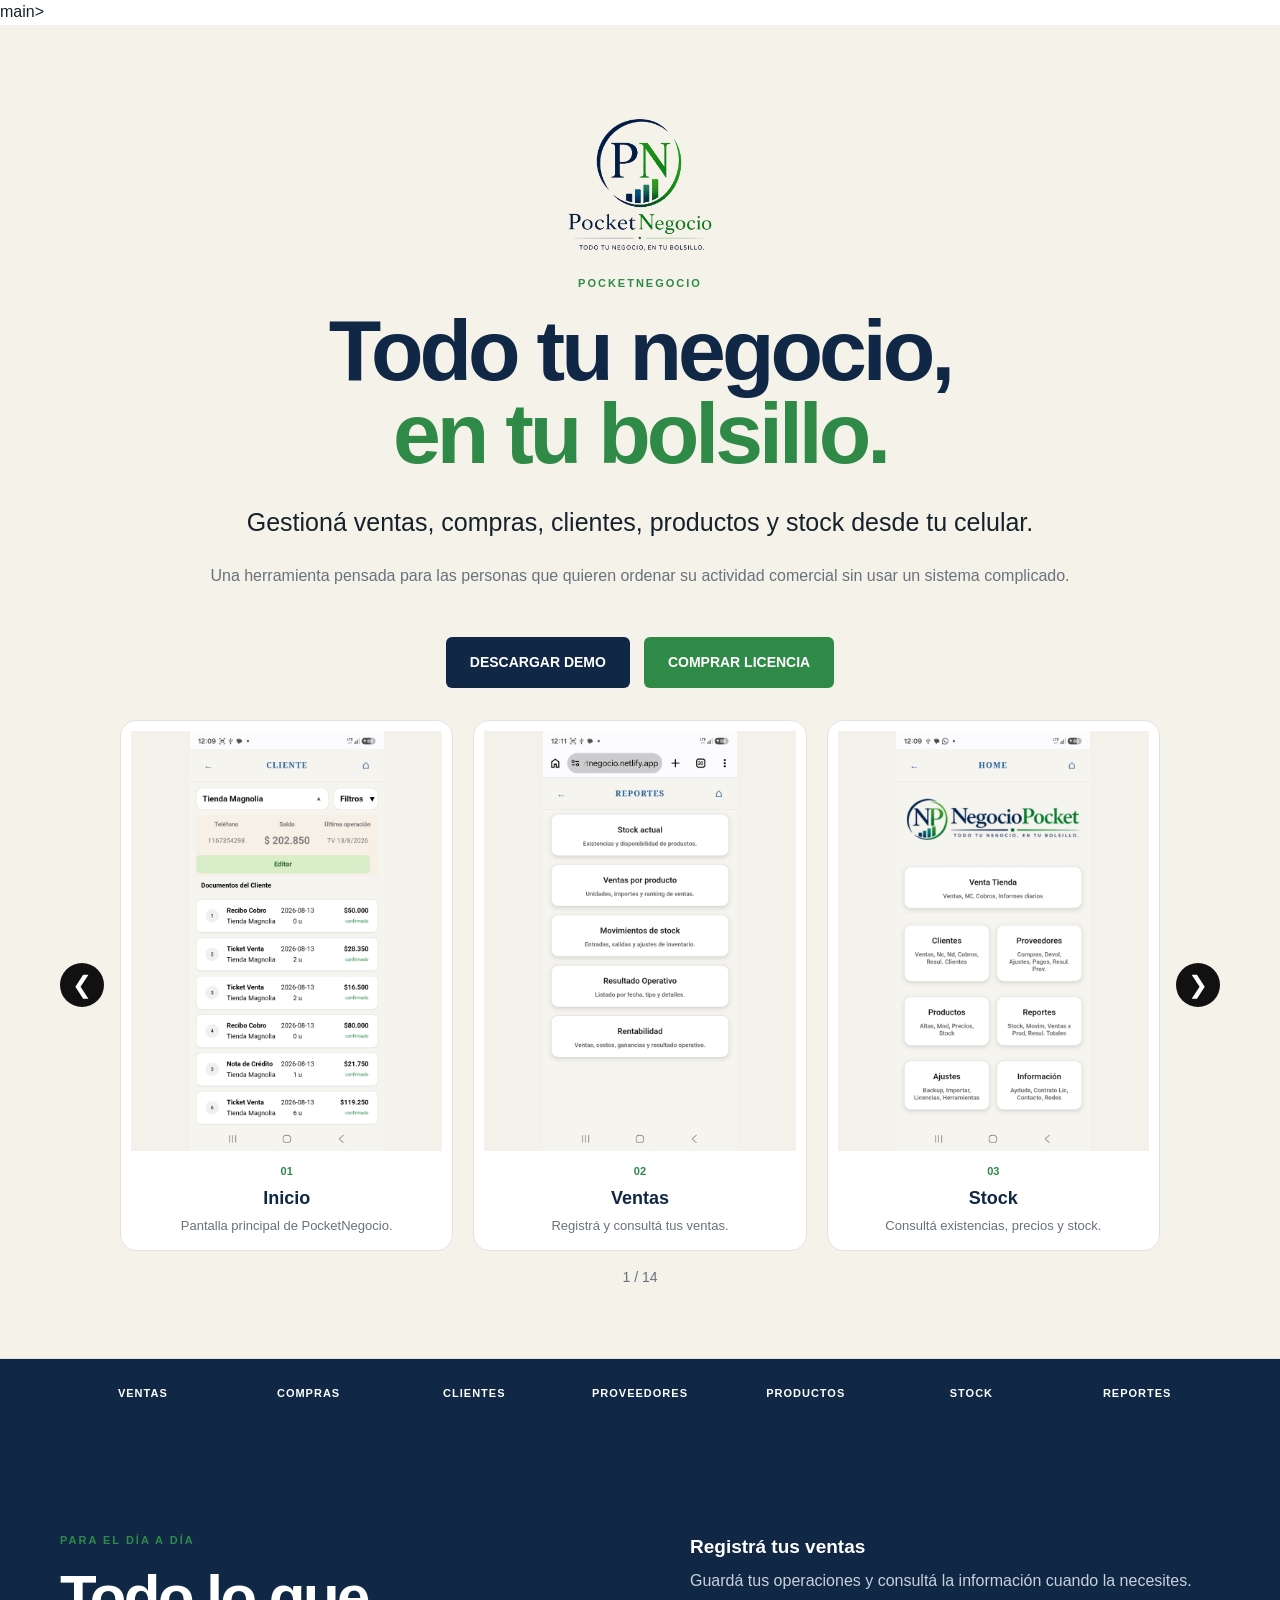
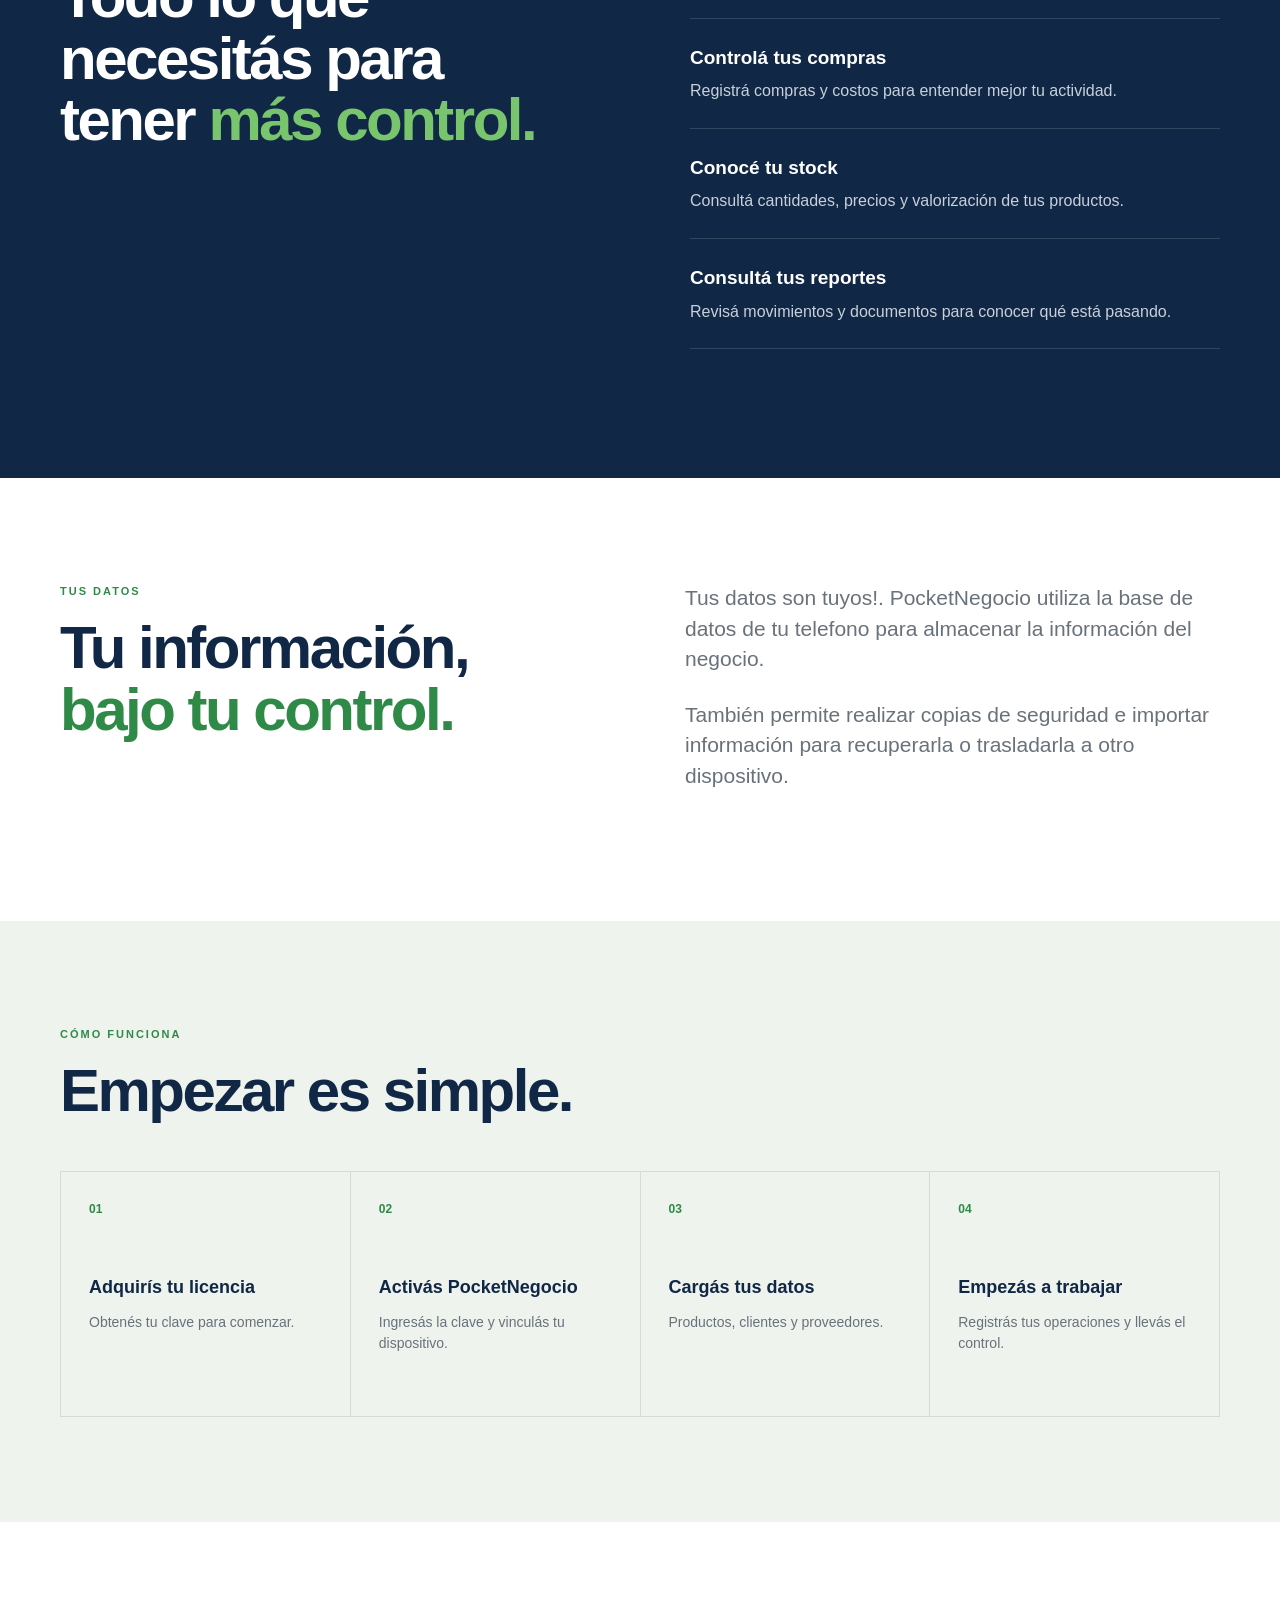
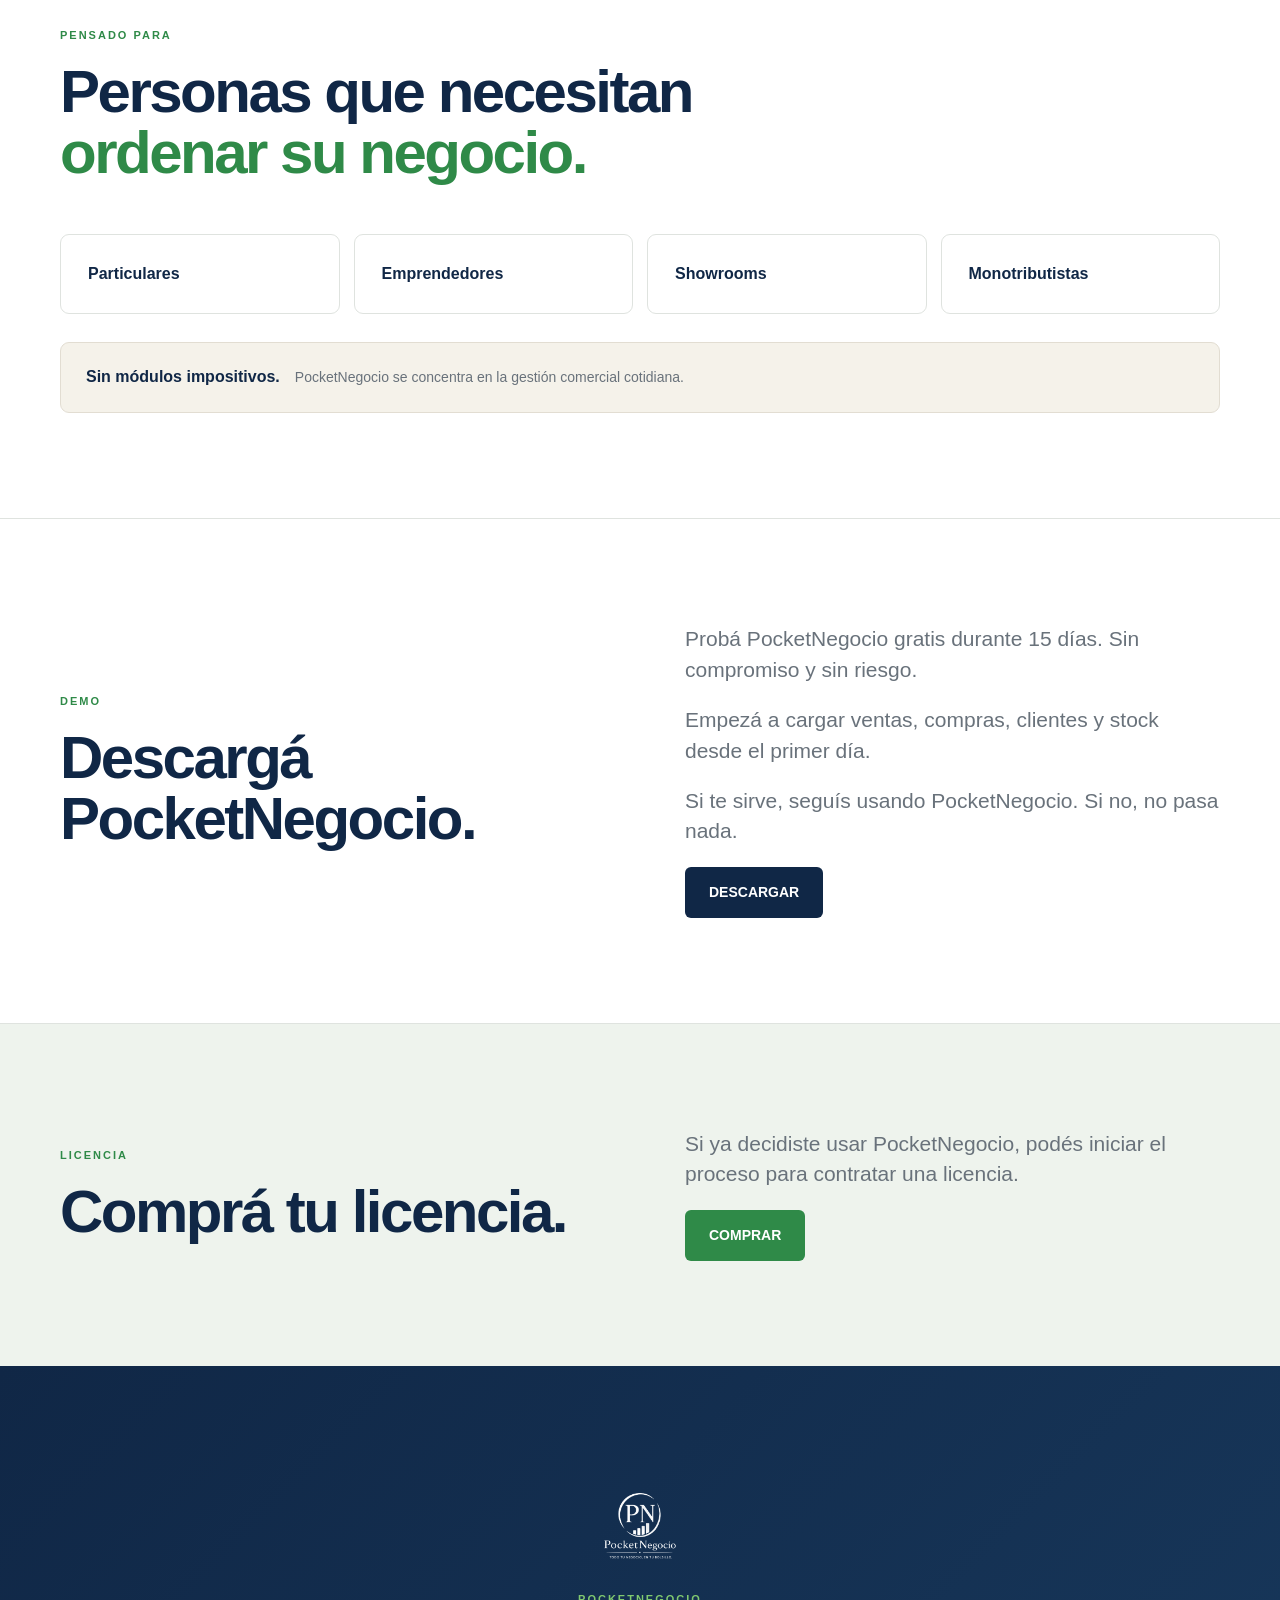
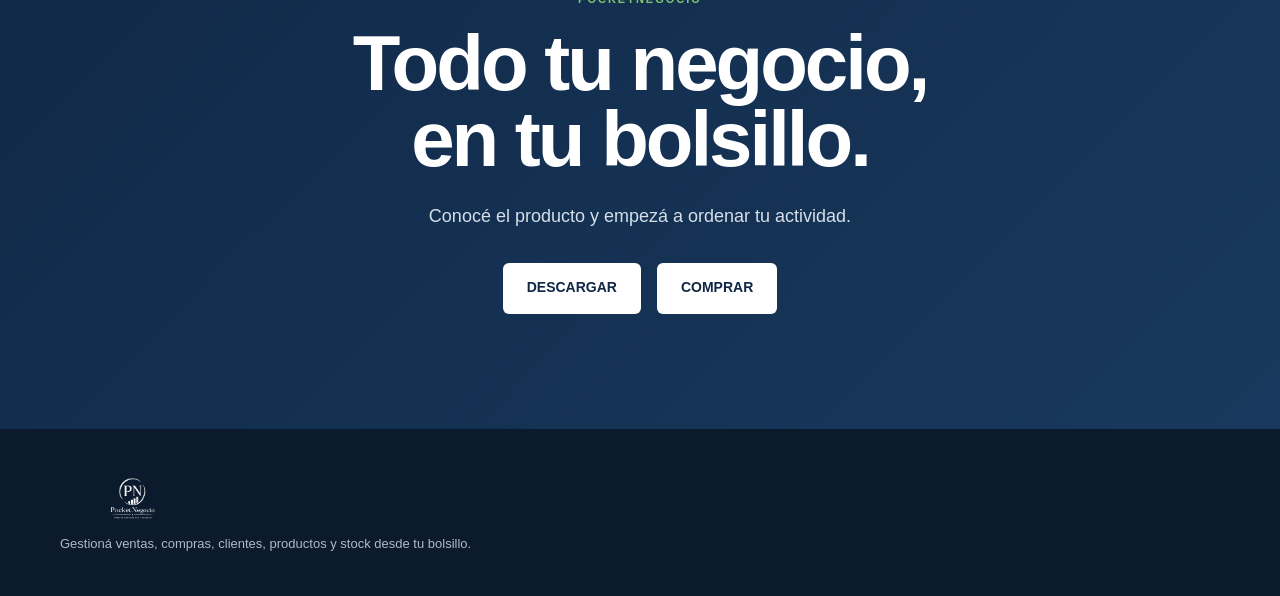
==== commit 5ad9118c: "Actualizar logo PocketNegocio" ====
--- a/index.html
+++ b/index.html
@@ -53,14 +53,14 @@
             class="button primary"
             href="#demo"
           >
-            DESCARGAR
+            DESCARGAR DEMO
           </a>
 
           <a
             class="button secondary"
             href="#compra"
           >
-            COMPRAR
+            COMPRAR LICENCIA
           </a>
 
         </div>
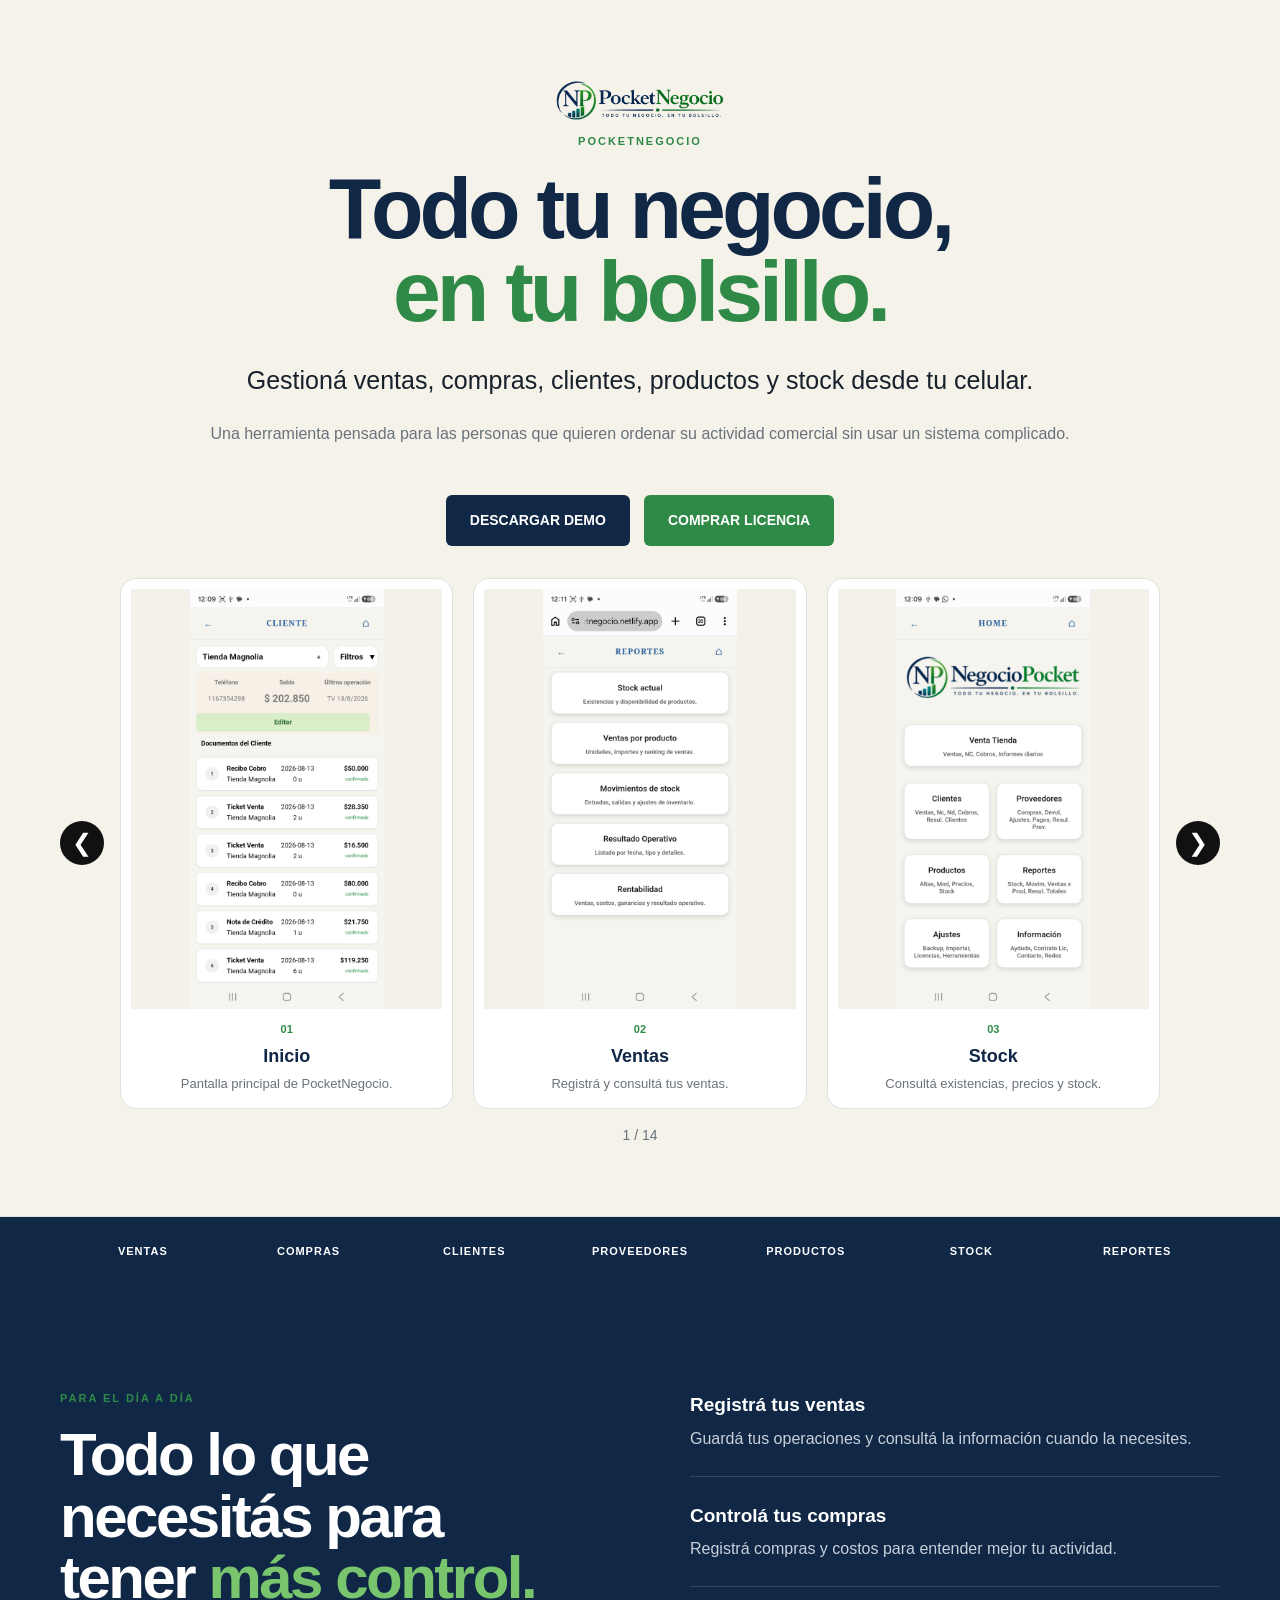
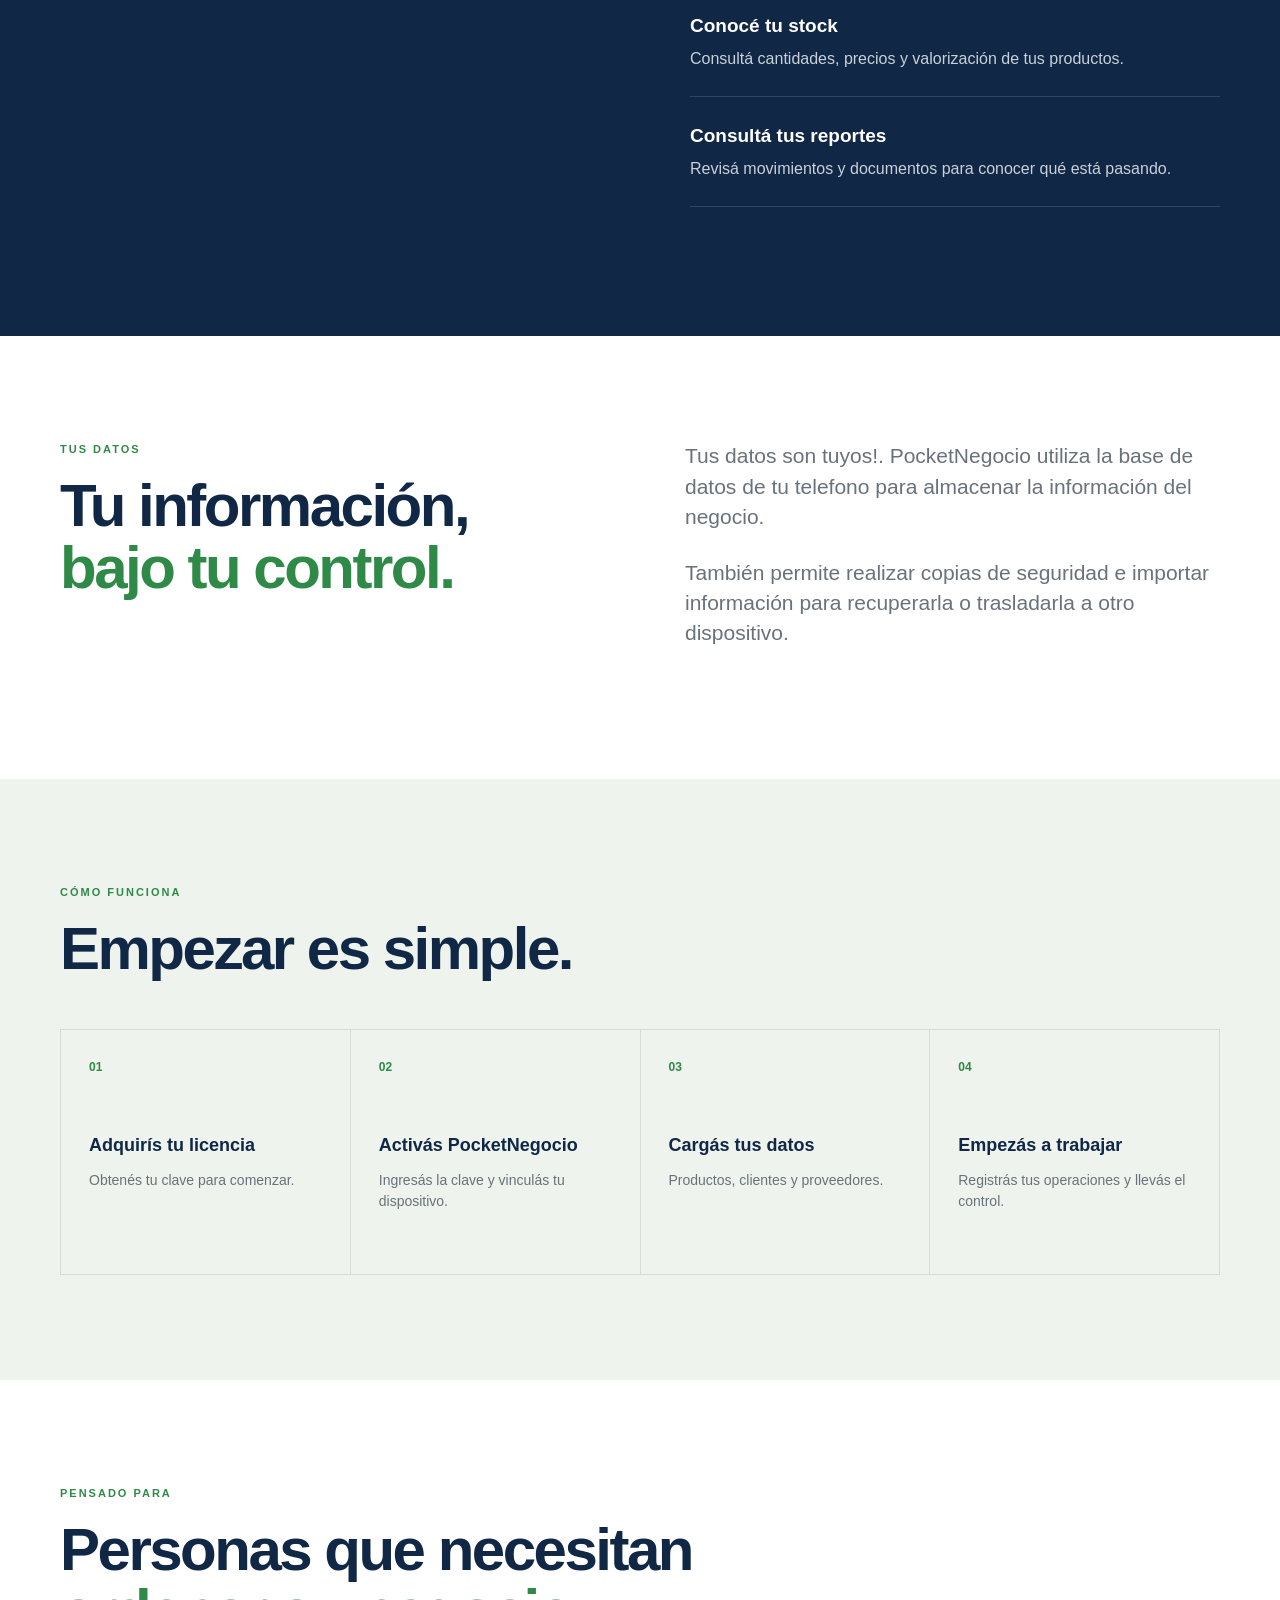
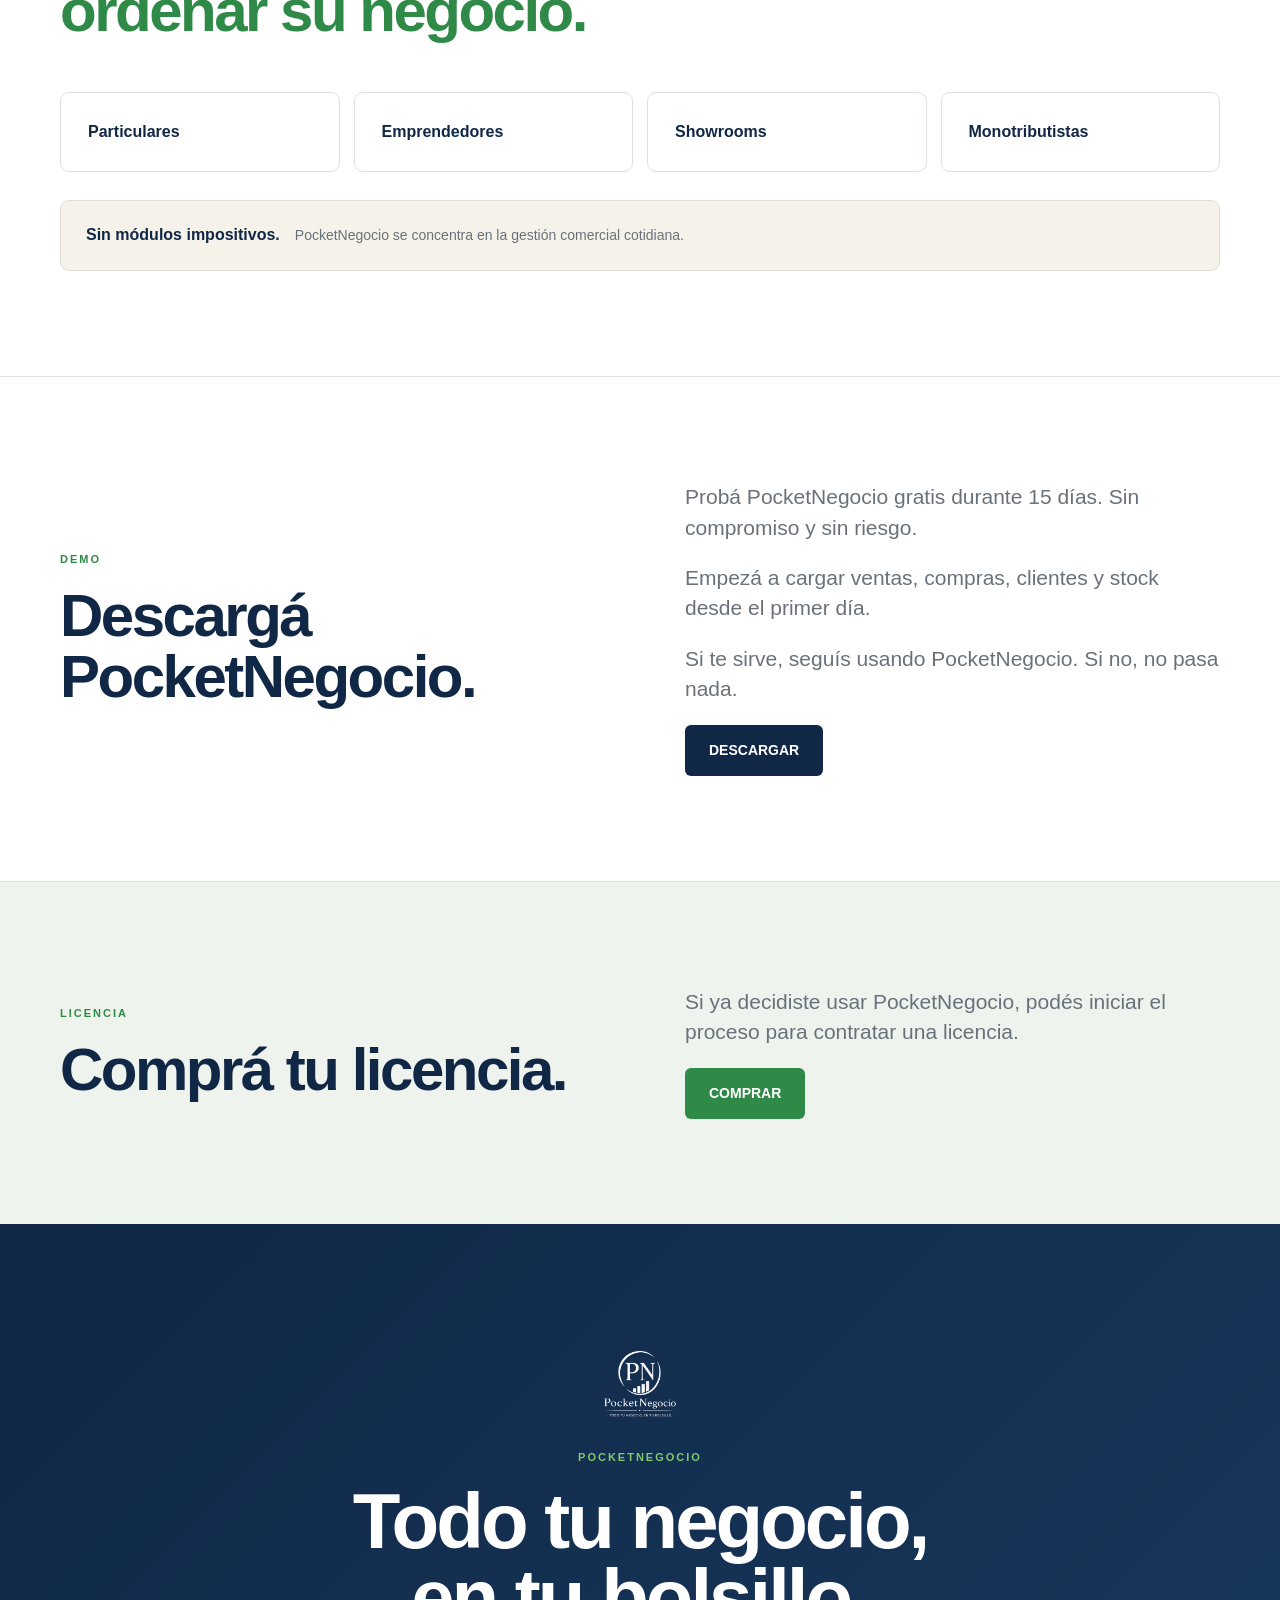
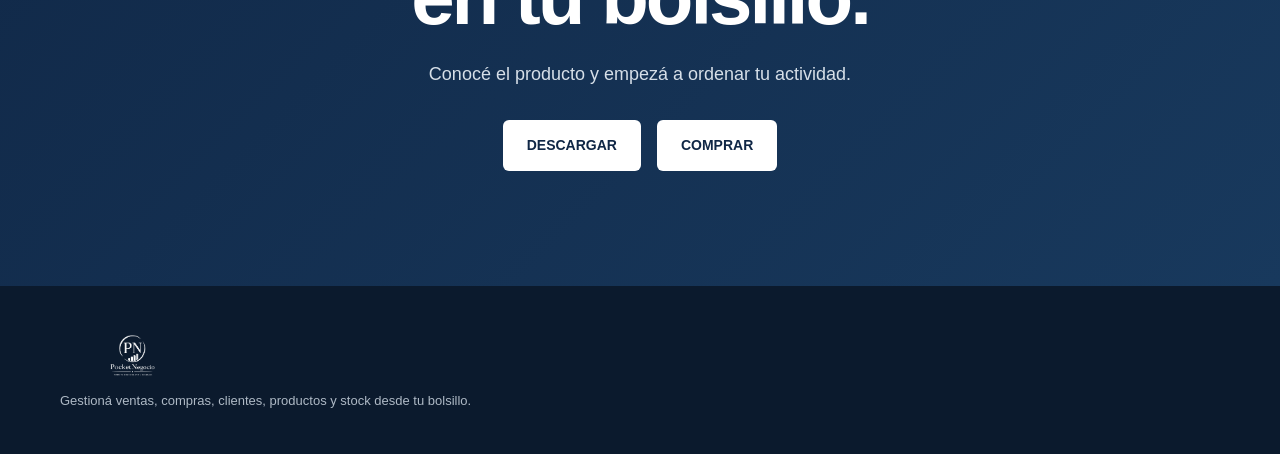
==== commit 0b5a27f7: "Publicar nuevo logo PocketNegocio" ====
--- a/index.html
+++ b/index.html
@@ -16,7 +16,7 @@
 
 <body>
 
-main>
+<main>
 
   <!-- HERO -->
   <section class="hero" id="inicio">
@@ -26,7 +26,7 @@
 
         <img
           class="hero-logo"
-          src="assets/logo_pocketnegocio.svg"
+          src="assets/PocketNegocio sin fondo ancho.svg"
           alt="Logo de PocketNegocio"
         >
 
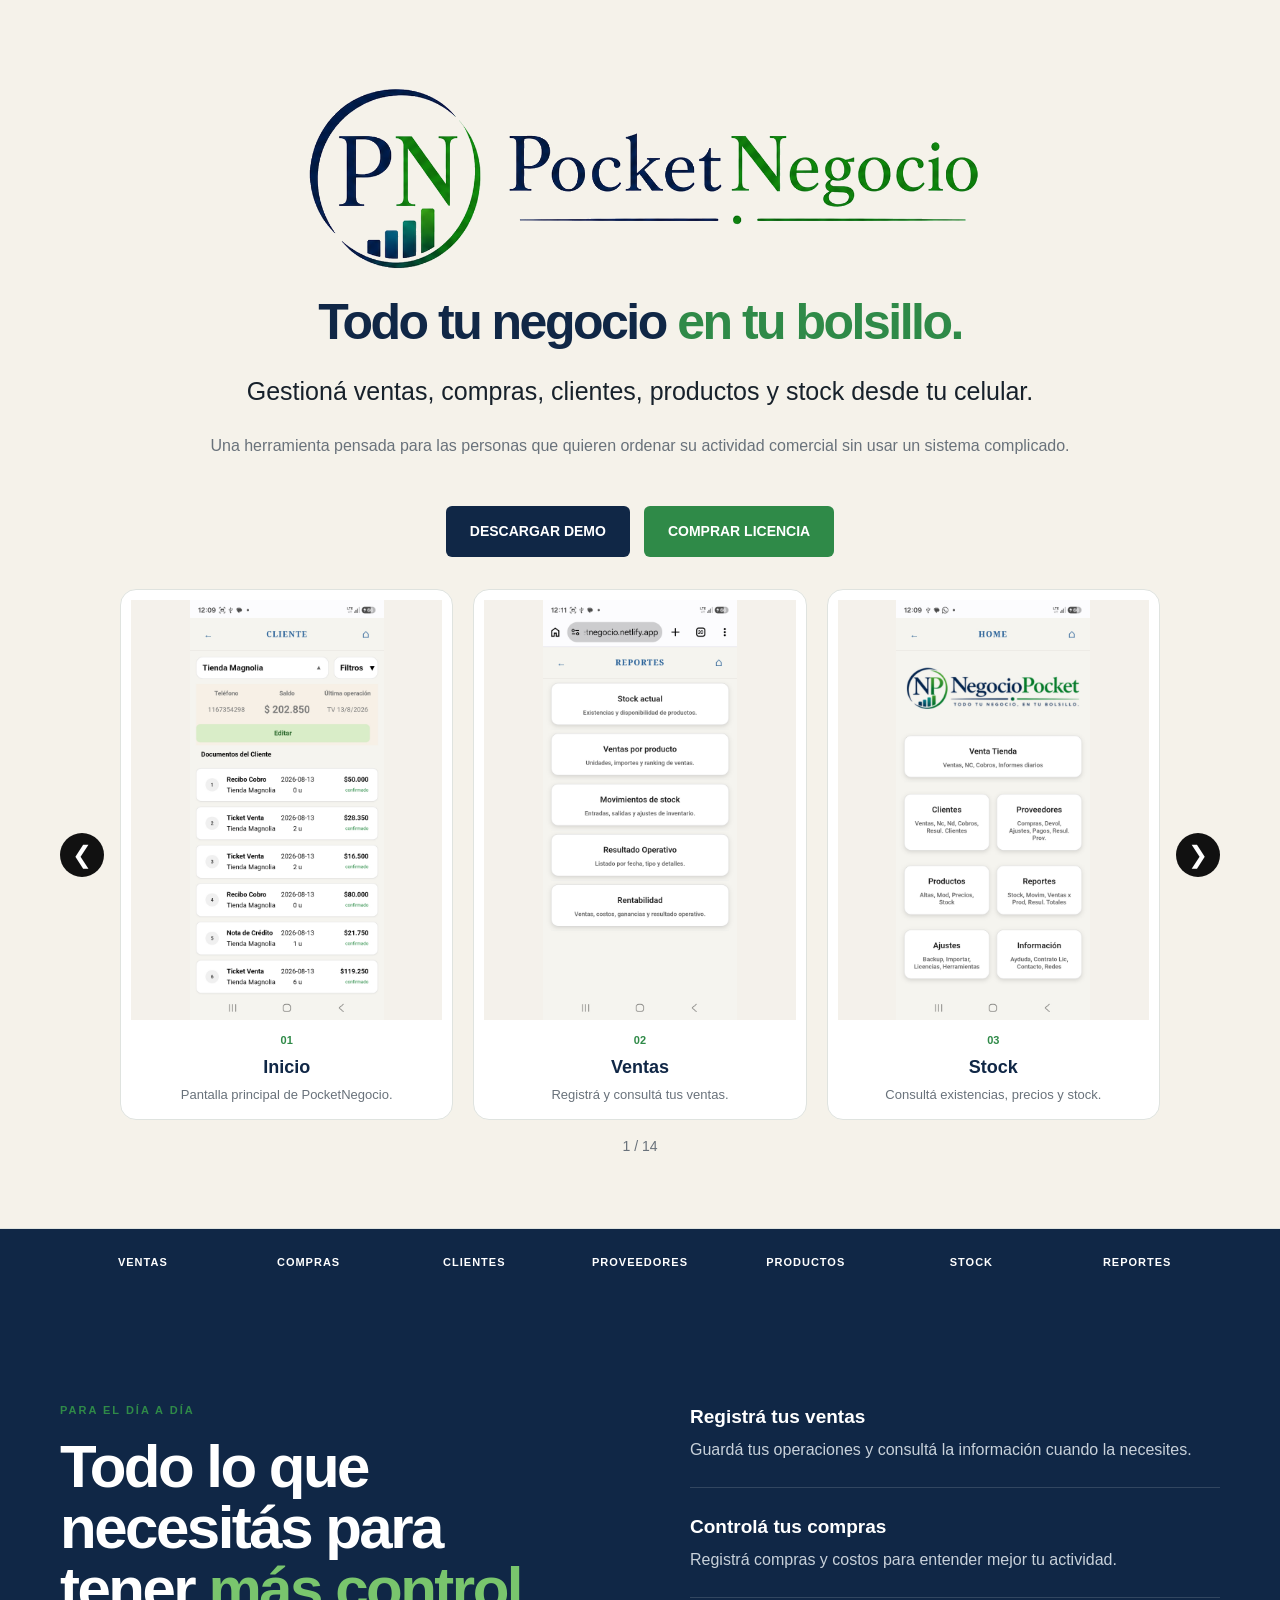
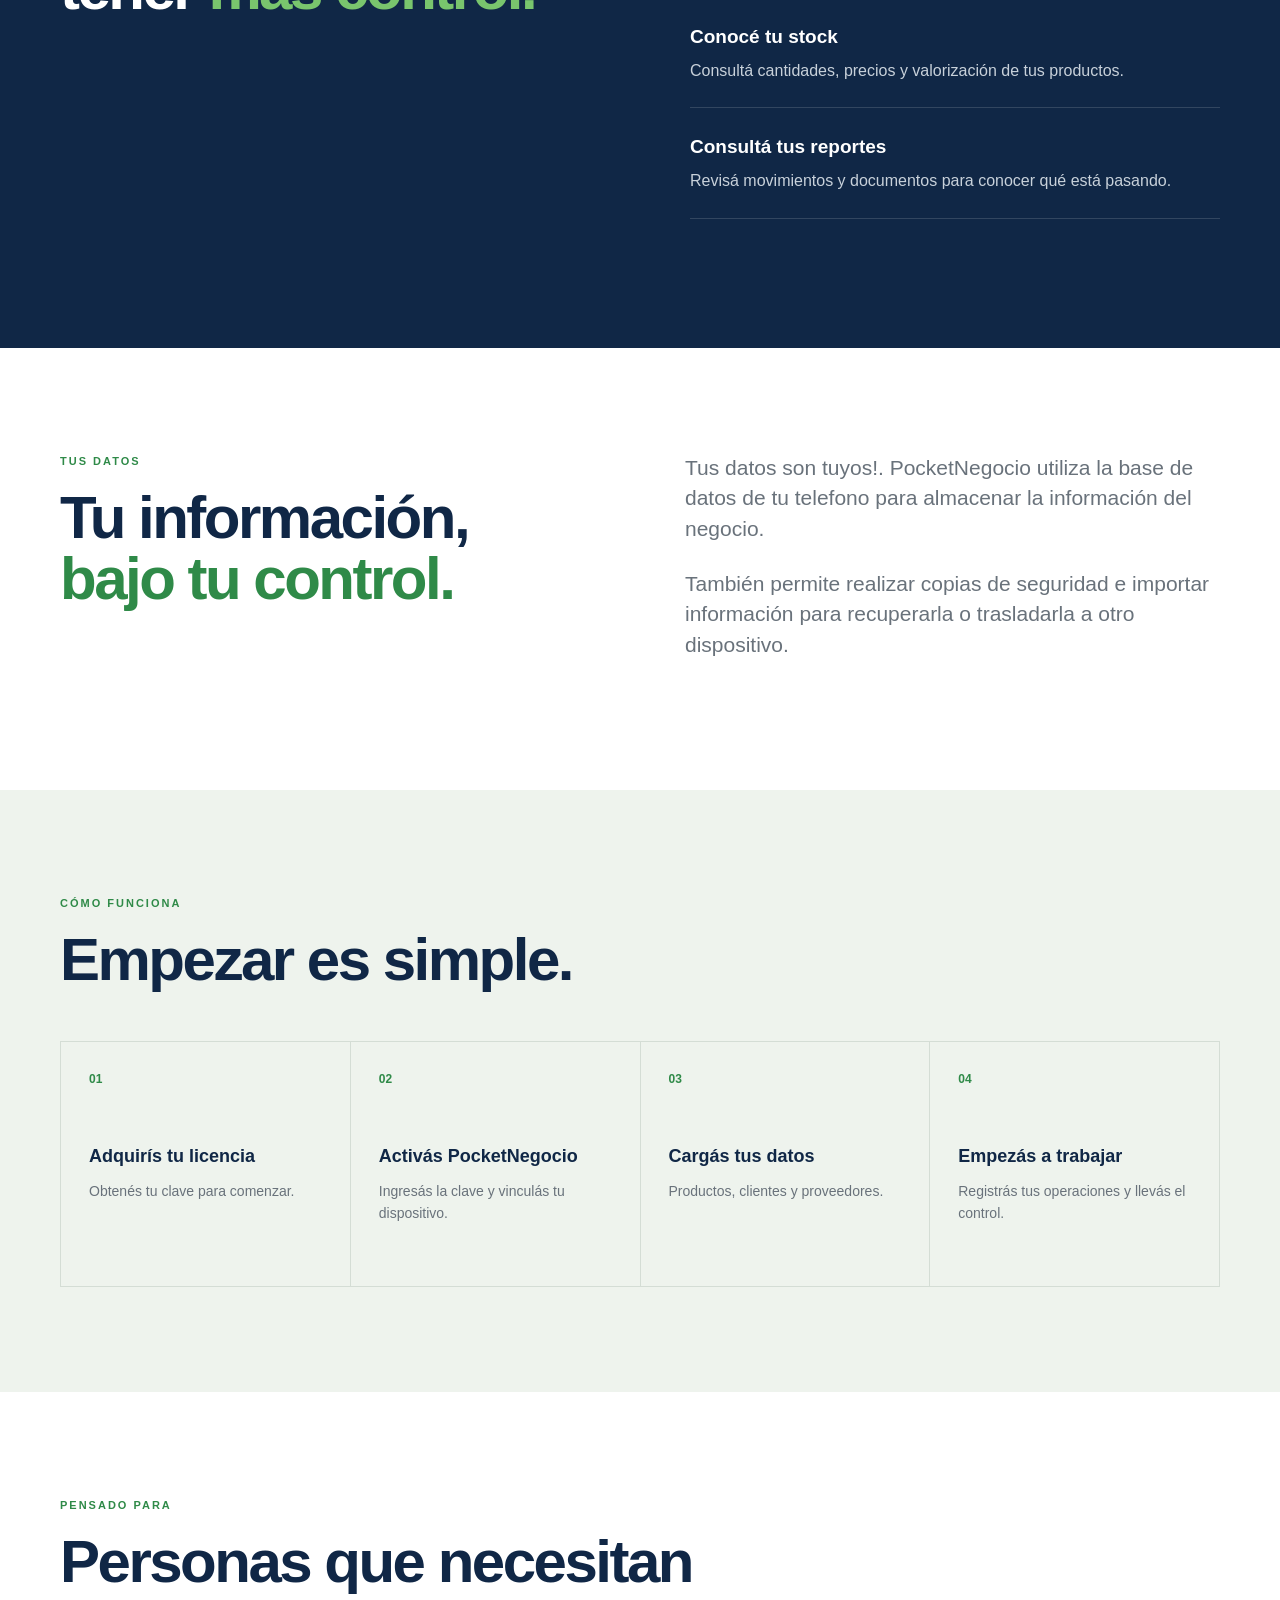
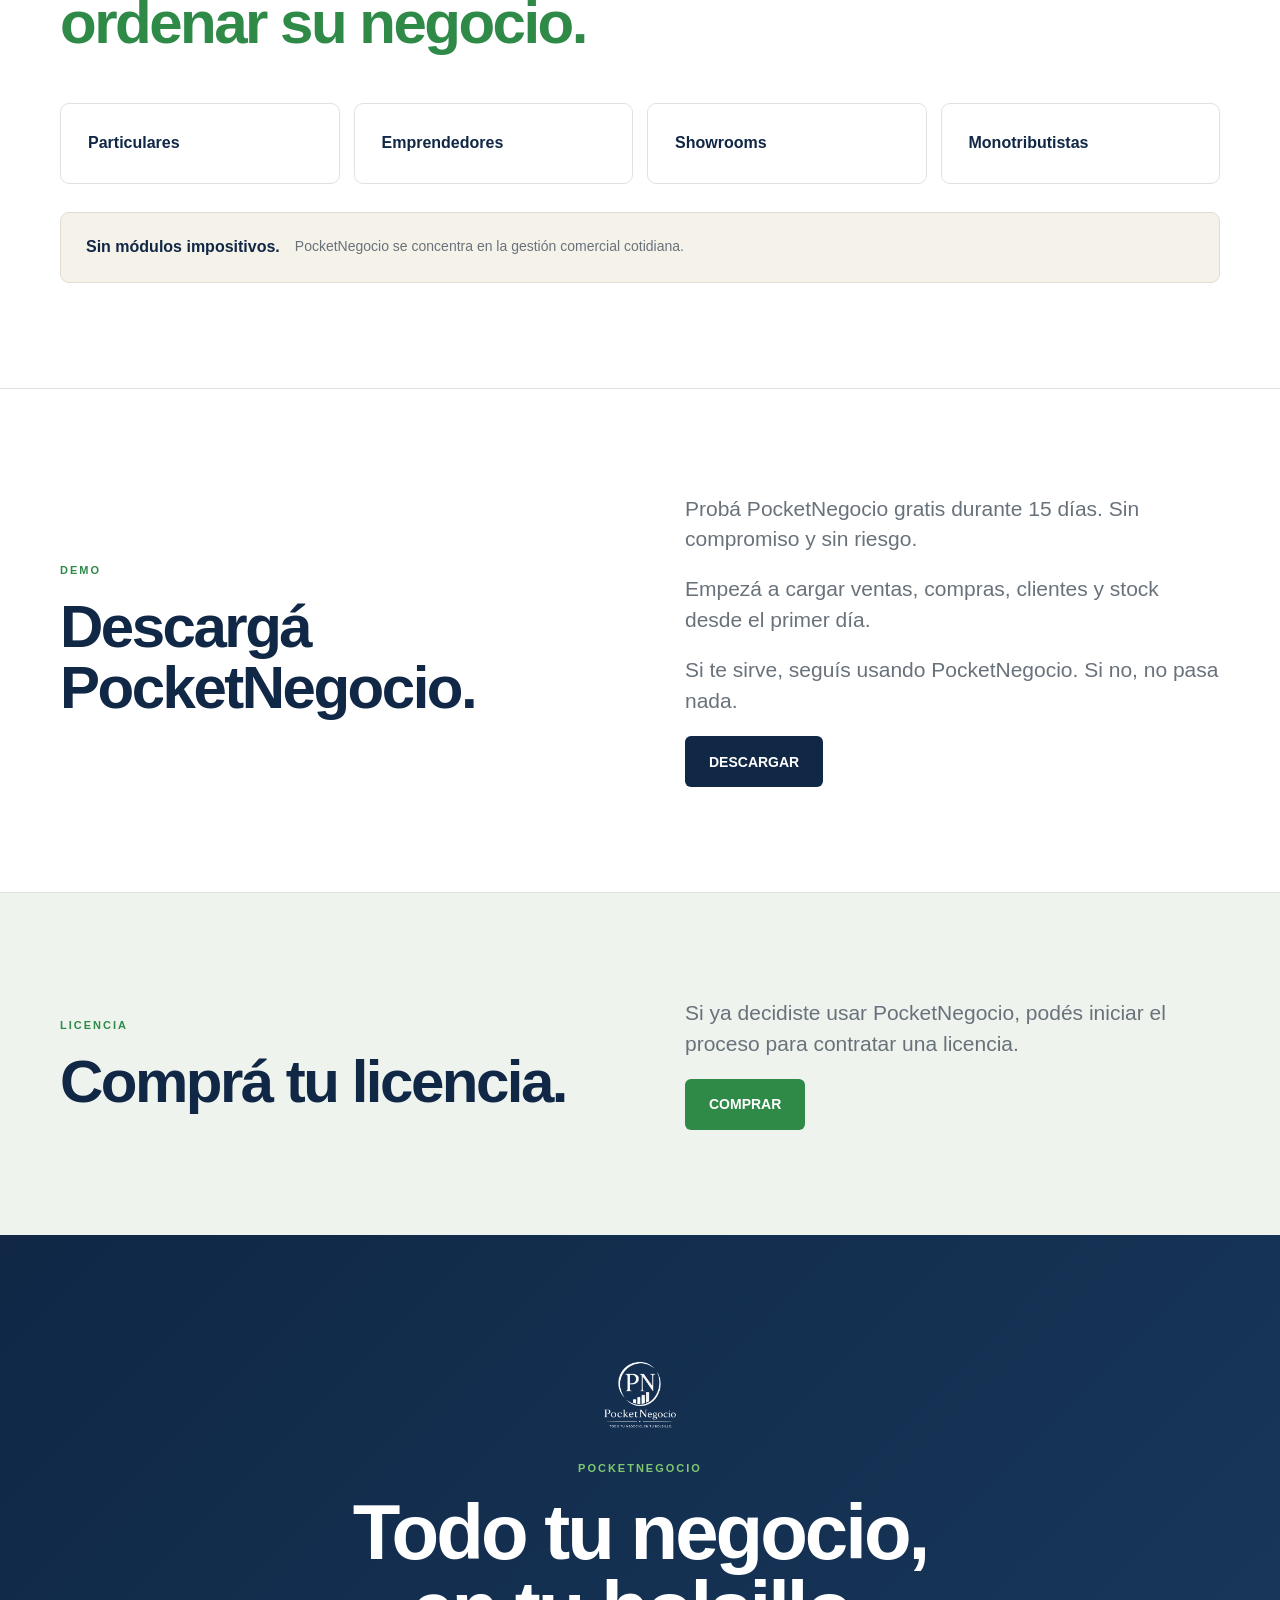
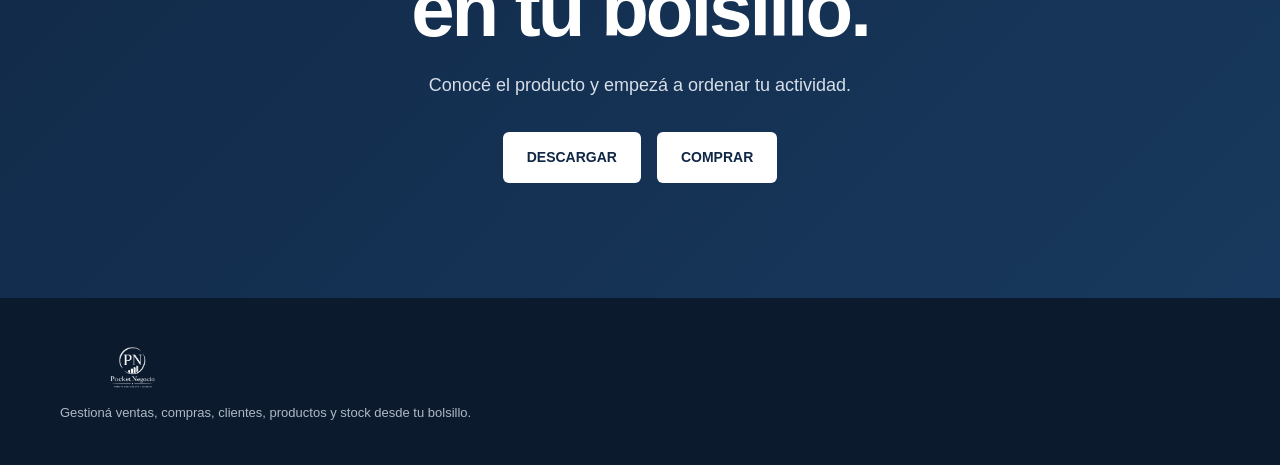
==== commit e4c2194c: "Ajustar logo y tipografia Landing" ====
--- a/index.html
+++ b/index.html
@@ -30,10 +30,10 @@
           alt="Logo de PocketNegocio"
         >
 
-        <p class="eyebrow">PocketNegocio</p>
+        <!-- <p class="eyebrow">PocketNegocio</p> -->
 
         <h1>
-          Todo tu negocio,<br>
+          Todo tu negocio
           <strong>en tu bolsillo.</strong>
         </h1>
 
--- a/landing.css
+++ b/landing.css
@@ -29,7 +29,8 @@
 .hero{background:var(--cream);border-bottom:1px solid var(--line)}
 .hero-grid{min-height:700px;display:grid;grid-template-columns:1.02fr .98fr;gap:70px;align-items:center;padding:70px 0}
 .eyebrow{margin:0 0 17px;color:var(--green);font-size:11px;font-weight:800;letter-spacing:2px;text-transform:uppercase}
-.hero h1{margin:0;color:var(--navy);font-size:clamp(50px,6.8vw,86px);line-height:.97;letter-spacing:-4px}
+.hero h1{margin:0;color:var(--navy);font-size:clamp(36px,4.5vw,50px);line-height:.90;letter-spacing:-2.5px}
+
 .hero h1 strong{color:var(--green)}
 .hero-lead{max-width:600px;margin:30px 0 10px;font-size:25px;line-height:1.3}
 .hero-text{max-width:560px;color:var(--muted);font-size:16px}
@@ -290,9 +291,9 @@
   .hero h1{
     width:100%;
     max-width:none;
-    font-size:clamp(38px,11vw,48px);
-    line-height:1.02;
-    letter-spacing:-1.8px;
+    font-size:24px;
+        line-height:.90;
+    letter-spacing:-1.2px;
     overflow-wrap:break-word;
   }
 
@@ -550,6 +551,7 @@
   aspect-ratio: 1 / 1;
   object-fit: contain;
   display: block;
+  margin-bottom: 20px;
 }
 
 /* =========================================================
@@ -586,10 +588,10 @@
 }
 
 .hero-copy .hero-logo {
-  width: 180px;
-  max-width: 180px;
+  width: min(700px, 100%);
+  max-width: 700px;
   aspect-ratio: auto;
-  margin: 0 auto;
+  /* margin: 0 auto; */
 }
 
 .hero-copy .hero-lead,
